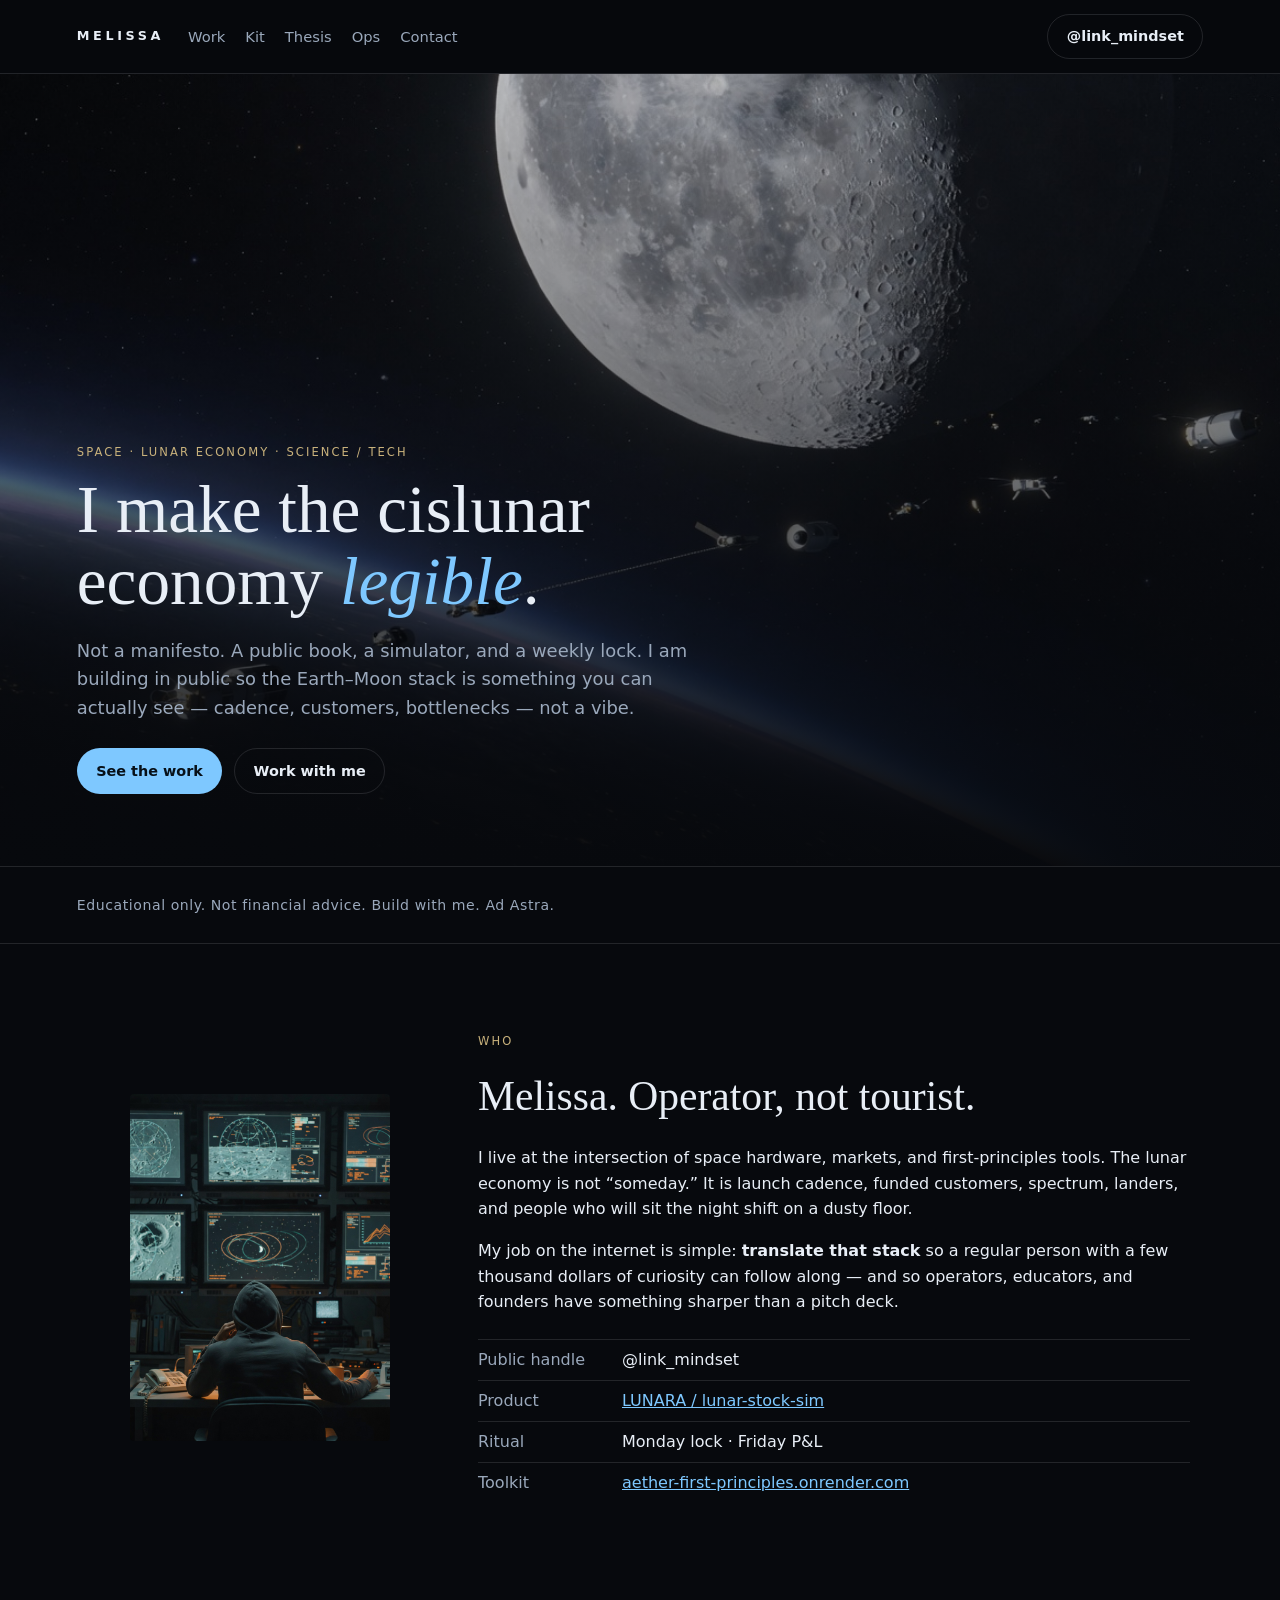
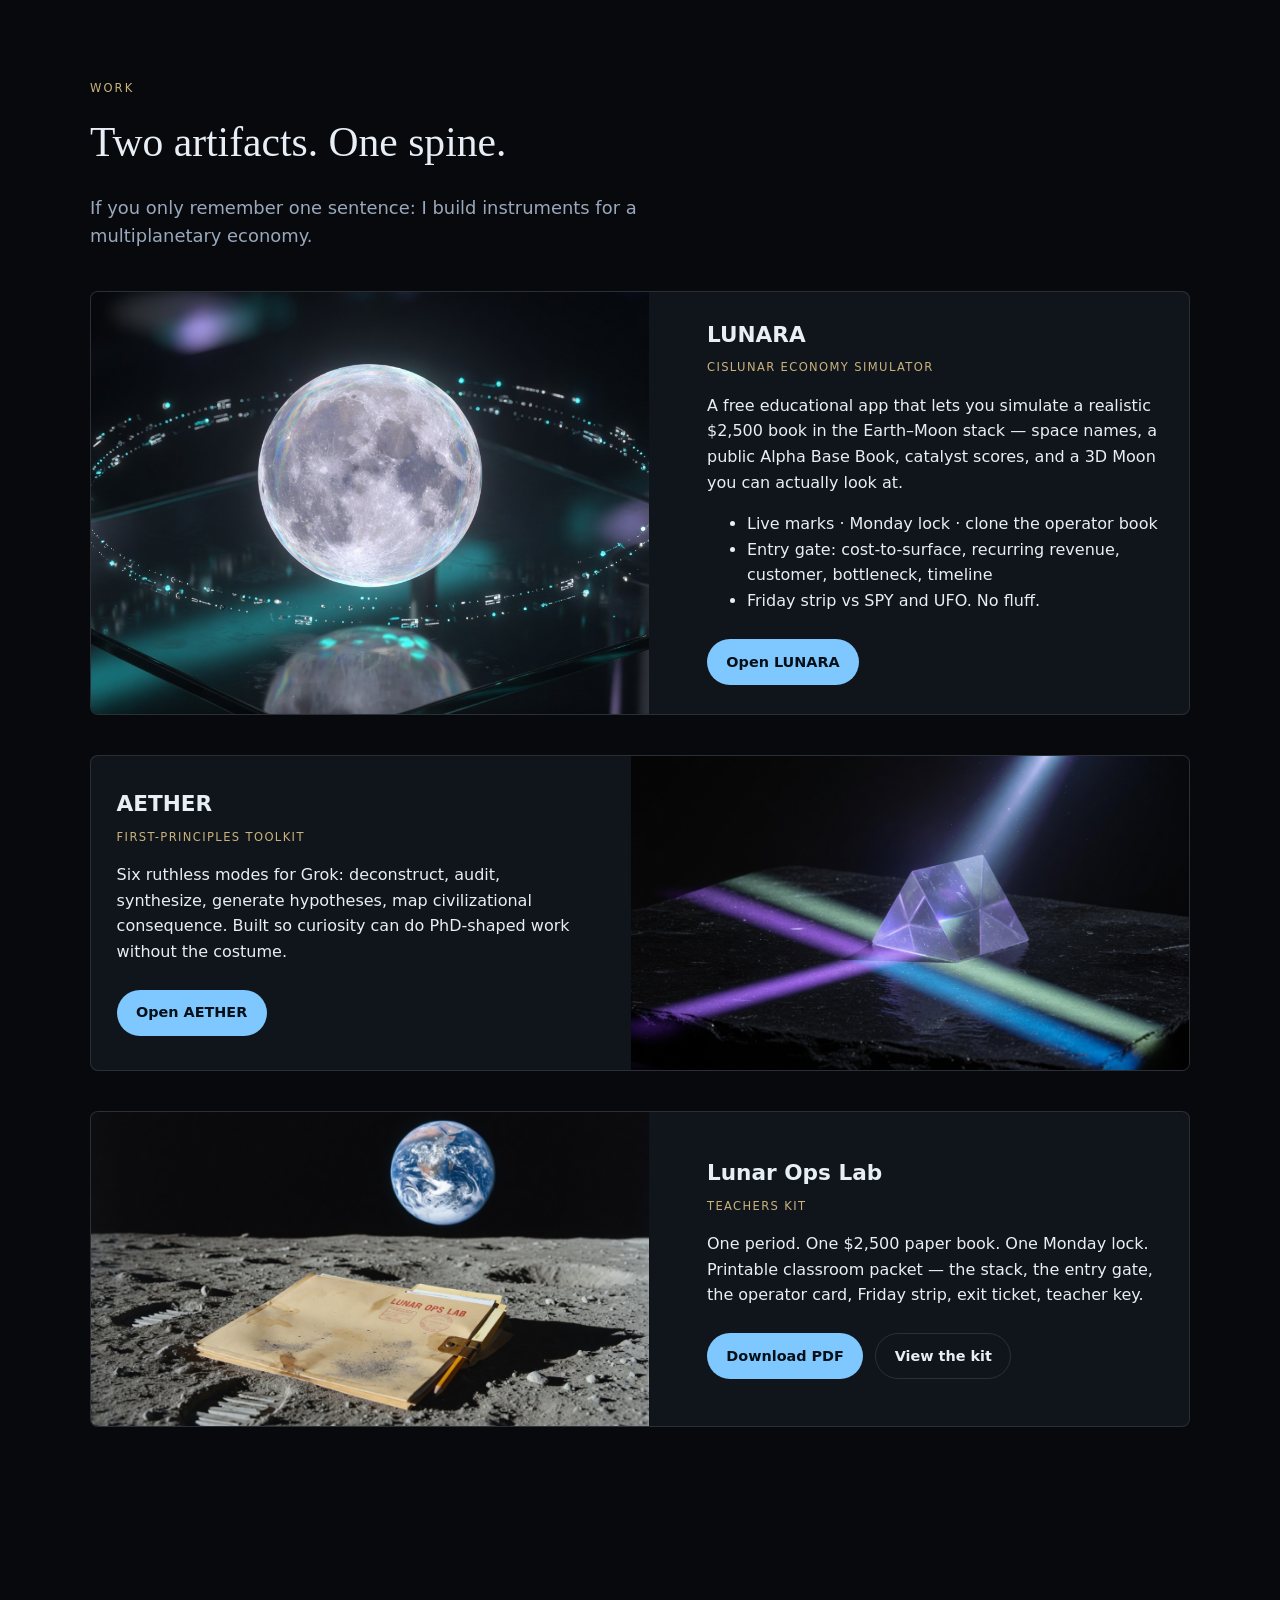
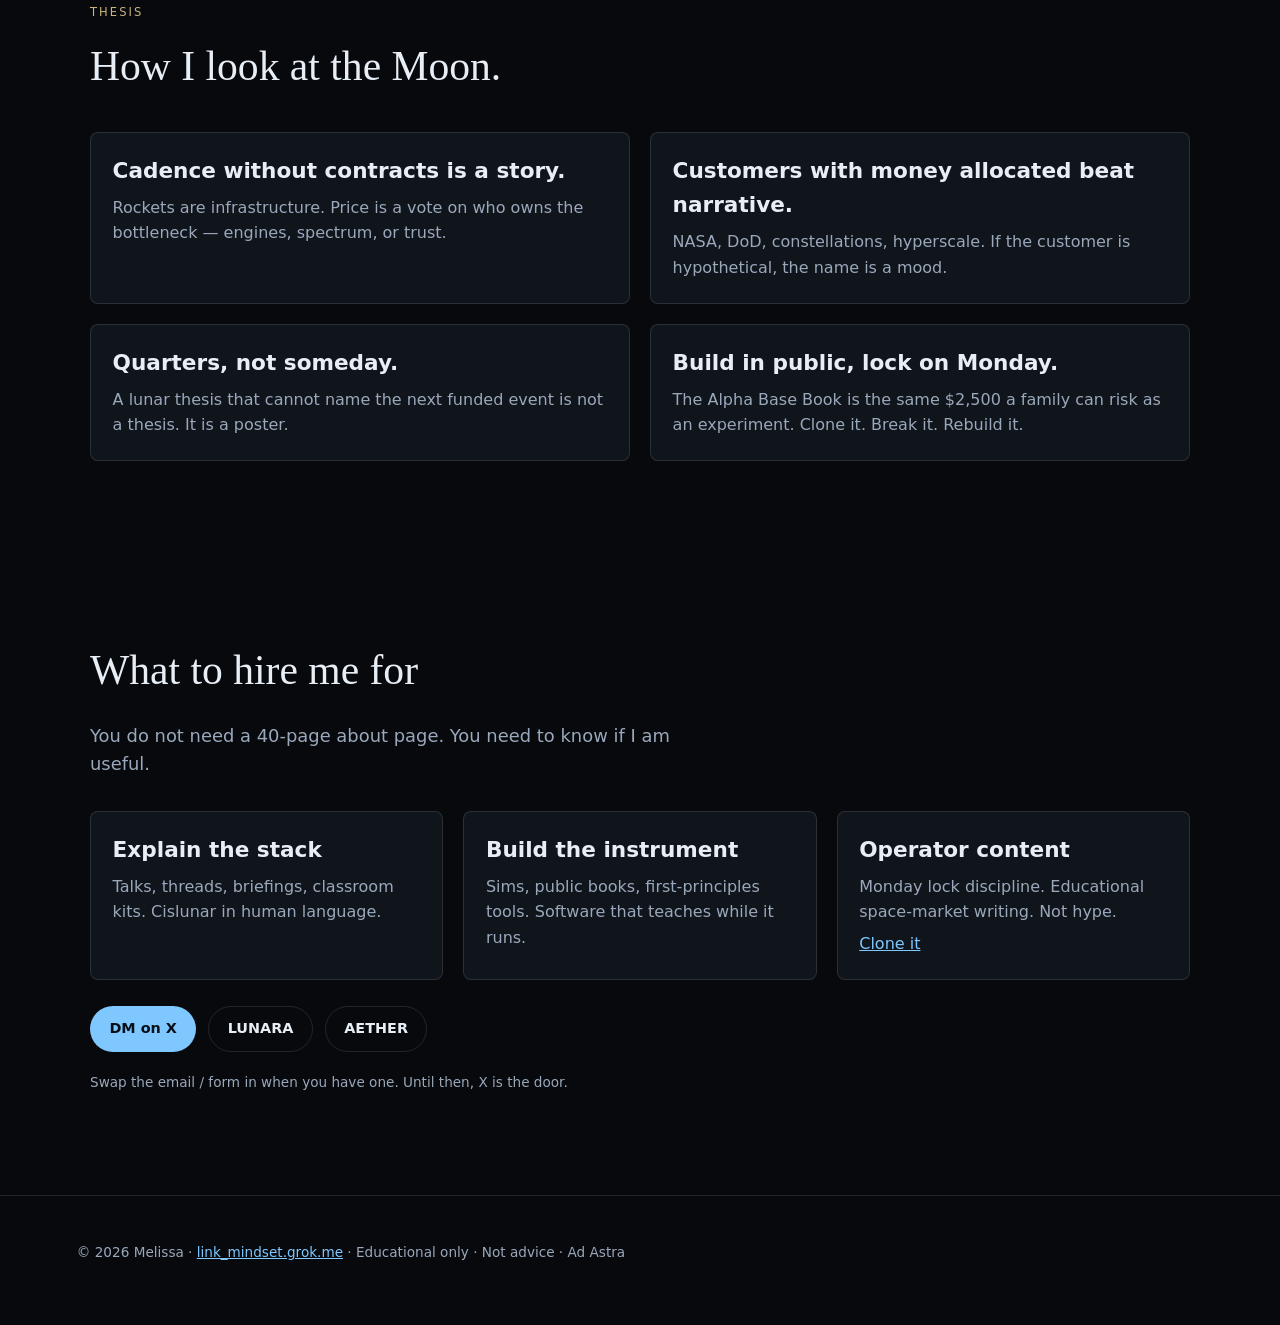
==== index.html @ ea61069c "Remove kit download from Explain the stack" ====
<!DOCTYPE html>
<html lang="en">
<head>
  <meta charset="UTF-8" />
  <meta name="viewport" content="width=device-width, initial-scale=1" />
  <title>Melissa — Lunar Economy Operator</title>
  <meta name="description" content="I build tools and public books so regular people can see the Earth–Moon economy as it forms. LUNARA. AETHER. Build with me. Ad Astra." />
  <link rel="canonical" href="https://link_mindset.grok.me/" />
  <link rel="stylesheet" href="styles.css" />
</head>
<body>
  <a class="skip" href="#main">Skip to content</a>
  <header class="nav">
    <a class="mark" href="#top">MELISSA</a>
    <nav>
      <a href="#work">Work</a>
      <a href="#kit">Kit</a>
      <a href="#thesis">Thesis</a>
      <a href="#ops">Ops</a>
      <a href="#contact">Contact</a>
    </nav>
    <a class="btn ghost" href="https://x.com/link_mindset" target="_blank" rel="noopener">@link_mindset</a>
  </header>

  <main id="main">
    <section class="hero" id="top">
      <img class="hero-bg" src="assets/hero.jpg" alt="" />
      <div class="hero-veil"></div>
      <div class="hero-copy">
        <p class="eyebrow">Space · Lunar economy · Science / tech</p>
        <h1>I make the cislunar economy <em>legible</em>.</h1>
        <p class="lede">
          Not a manifesto. A public book, a simulator, and a weekly lock.
          I am building in public so the Earth–Moon stack is something you can
          actually see — cadence, customers, bottlenecks — not a vibe.
        </p>
        <div class="cta-row">
          <a class="btn solid" href="#work">See the work</a>
          <a class="btn ghost" href="#contact">Work with me</a>
        </div>
      </div>
    </section>

    <section class="strip">
      <p>Educational only. Not financial advice. Build with me. Ad Astra.</p>
    </section>

    <section class="about" id="ops">
      <figure>
        <img src="assets/operator.jpg" alt="Operator at a lunar operations console" />
      </figure>
      <div>
        <p class="eyebrow">Who</p>
        <h2>Melissa. Operator, not tourist.</h2>
        <p>
          I live at the intersection of space hardware, markets, and first-principles tools.
          The lunar economy is not “someday.” It is launch cadence, funded customers,
          spectrum, landers, and people who will sit the night shift on a dusty floor.
        </p>
        <p>
          My job on the internet is simple: <strong>translate that stack</strong> so a
          regular person with a few thousand dollars of curiosity can follow along —
          and so operators, educators, and founders have something sharper than a pitch deck.
        </p>
        <ul class="facts">
          <li><span>Public handle</span> @link_mindset</li>
          <li><span>Product</span> <a href="https://lunar-stock-sim.onrender.com" target="_blank" rel="noopener">LUNARA / lunar-stock-sim</a></li>
          <li><span>Ritual</span> Monday lock · Friday P&amp;L</li>
          <li><span>Toolkit</span> <a href="https://aether-first-principles.onrender.com" target="_blank" rel="noopener">aether-first-principles.onrender.com</a></li>
        </ul>
      </div>
    </section>

    <section class="work" id="work">
      <p class="eyebrow">Work</p>
      <h2>Two artifacts. One spine.</h2>
      <p class="section-lede">If you only remember one sentence: I build instruments for a multiplanetary economy.</p>

      <article class="card">
        <img src="assets/lunara.jpg" alt="" />
        <div>
          <h3>LUNARA</h3>
          <p class="tag">Cislunar economy simulator</p>
          <p>
            A free educational app that lets you simulate a realistic $2,500 book
            in the Earth–Moon stack — space names, a public Alpha Base Book,
            catalyst scores, and a 3D Moon you can actually look at.
          </p>
          <ul>
            <li>Live marks · Monday lock · clone the operator book</li>
            <li>Entry gate: cost-to-surface, recurring revenue, customer, bottleneck, timeline</li>
            <li>Friday strip vs SPY and UFO. No fluff.</li>
          </ul>
          <div class="cta-row">
            <a class="btn solid" href="https://lunar-stock-sim.onrender.com" target="_blank" rel="noopener">Open LUNARA</a>
          </div>
        </div>
      </article>

      <article class="card reverse">
        <img src="assets/aether.jpg" alt="" />
        <div>
          <h3>AETHER</h3>
          <p class="tag">First-principles toolkit</p>
          <p>
            Six ruthless modes for Grok: deconstruct, audit, synthesize, generate
            hypotheses, map civilizational consequence. Built so curiosity can
            do PhD-shaped work without the costume.
          </p>
          <div class="cta-row">
            <a class="btn solid" href="https://aether-first-principles.onrender.com" target="_blank" rel="noopener">Open AETHER</a>
          </div>
        </div>
      </article>

      <article class="card" id="kit">
        <img src="lunar-ops-lab/cover.jpg" alt="Lunar Ops Lab packet on the lunar surface" />
        <div>
          <h3>Lunar Ops Lab</h3>
          <p class="tag">Teachers kit</p>
          <p>
            One period. One $2,500 paper book. One Monday lock.
            Printable classroom packet — the stack, the entry gate, the operator card,
            Friday strip, exit ticket, teacher key.
          </p>
          <div class="cta-row">
            <a class="btn solid" href="lunar-ops-lab/Lunar-Ops-Lab-Teachers-Kit.pdf">Download PDF</a>
            <a class="btn ghost" href="lunar-ops-lab/">View the kit</a>
          </div>
        </div>
      </article>
    </section>

    <section class="thesis" id="thesis">
      <p class="eyebrow">Thesis</p>
      <h2>How I look at the Moon.</h2>
      <div class="grid">
        <article>
          <h3>Cadence without contracts is a story.</h3>
          <p>Rockets are infrastructure. Price is a vote on who owns the bottleneck — engines, spectrum, or trust.</p>
        </article>
        <article>
          <h3>Customers with money allocated beat narrative.</h3>
          <p>NASA, DoD, constellations, hyperscale. If the customer is hypothetical, the name is a mood.</p>
        </article>
        <article>
          <h3>Quarters, not someday.</h3>
          <p>A lunar thesis that cannot name the next funded event is not a thesis. It is a poster.</p>
        </article>
        <article>
          <h3>Build in public, lock on Monday.</h3>
          <p>The Alpha Base Book is the same $2,500 a family can risk as an experiment. Clone it. Break it. Rebuild it.</p>
        </article>
      </div>
    </section>

    <section class="hire" id="contact">
      <h2>What to hire me for</h2>
      <p class="section-lede">You do not need a 40-page about page. You need to know if I am useful.</p>
      <div class="grid three">
        <article>
          <h3>Explain the stack</h3>
          <p>Talks, threads, briefings, classroom kits. Cislunar in human language.</p>
        </article>
        <article>
          <h3>Build the instrument</h3>
          <p>Sims, public books, first-principles tools. Software that teaches while it runs.</p>
        </article>
        <article>
          <h3>Operator content</h3>
          <p>Monday lock discipline. Educational space-market writing. Not hype.</p>
          <p><a href="https://lunar-stock-sim.onrender.com/#alpha-base-book" target="_blank" rel="noopener">Clone it</a></p>
        </article>
      </div>
      <div class="cta-row">
        <a class="btn solid" href="https://x.com/link_mindset" target="_blank" rel="noopener">DM on X</a>
        <a class="btn ghost" href="https://lunar-stock-sim.onrender.com" target="_blank" rel="noopener">LUNARA</a>
        <a class="btn ghost" href="https://aether-first-principles.onrender.com" target="_blank" rel="noopener">AETHER</a>
      </div>
      <p class="fine">Swap the email / form in when you have one. Until then, X is the door.</p>
    </section>
  </main>

  <footer>
    <p>© <span id="y"></span> Melissa · <a href="https://link_mindset.grok.me/">link_mindset.grok.me</a> · Educational only · Not advice · Ad Astra</p>
  </footer>
  <script>
    document.getElementById("y").textContent = new Date().getFullYear();
  </script>
</body>
</html>
---- styles.css ----
:root {
  --bg: #07090d;
  --ink: #e8eef6;
  --muted: #9aa8bb;
  --line: rgba(232, 238, 246, 0.12);
  --accent: #7ec8ff;
  --accent-2: #c9b27c;
  --card: #10151c;
  --max: 1100px;
  --sans: "Segoe UI", system-ui, -apple-system, sans-serif;
  --serif: "Palatino Linotype", Palatino, "Book Antiqua", Georgia, serif;
}

* { box-sizing: border-box; }
html { scroll-behavior: smooth; }
body {
  margin: 0;
  background: var(--bg);
  color: var(--ink);
  font-family: var(--sans);
  line-height: 1.6;
}
img { max-width: 100%; display: block; }
a { color: var(--accent); }
.skip {
  position: absolute; left: -999px;
}
.skip:focus { left: 1rem; top: 1rem; background: #000; padding: .5rem 1rem; z-index: 20; }

.nav {
  position: sticky; top: 0; z-index: 10;
  display: flex; align-items: center; gap: 1.5rem;
  padding: .85rem 6vw;
  background: rgba(7, 9, 13, 0.82);
  backdrop-filter: blur(12px);
  border-bottom: 1px solid var(--line);
}
.mark {
  font-weight: 700; letter-spacing: .28em;
  color: var(--ink); text-decoration: none; font-size: .8rem;
}
.nav nav { display: flex; gap: 1.25rem; flex: 1; }
.nav nav a { color: var(--muted); text-decoration: none; font-size: .92rem; }
.nav nav a:hover { color: var(--ink); }
.nav .btn { margin-left: auto; }

.btn {
  display: inline-flex; align-items: center; justify-content: center;
  padding: .65rem 1.15rem; border-radius: 999px;
  text-decoration: none; font-size: .9rem; font-weight: 600;
  border: 1px solid var(--line);
}
.btn.solid { background: var(--accent); color: #071018; border-color: transparent; }
.btn.ghost { color: var(--ink); }

.hero {
  position: relative; min-height: 88vh;
  display: grid; align-items: end;
}
.hero-bg {
  position: absolute; inset: 0; width: 100%; height: 100%;
  object-fit: cover;
}
.hero-veil {
  position: absolute; inset: 0;
  background: linear-gradient(180deg, rgba(7,9,13,.25) 0%, rgba(7,9,13,.55) 45%, rgba(7,9,13,.96) 100%);
}
.hero-copy {
  position: relative; z-index: 1;
  padding: 12vh 6vw 8vh;
  max-width: 52rem;
}
.eyebrow {
  text-transform: uppercase; letter-spacing: .18em;
  font-size: .72rem; color: var(--accent-2); margin: 0 0 .75rem;
}
h1 {
  font-family: var(--serif);
  font-size: clamp(2.2rem, 6vw, 4.2rem);
  line-height: 1.08; font-weight: 500; margin: 0 0 1rem;
}
h1 em { font-style: italic; color: var(--accent); }
.lede, .section-lede { color: var(--muted); font-size: 1.12rem; max-width: 40rem; }
.cta-row { display: flex; flex-wrap: wrap; gap: .75rem; margin-top: 1.6rem; }

.strip {
  border-block: 1px solid var(--line);
  padding: .8rem 6vw;
  color: var(--muted); font-size: .88rem; letter-spacing: .04em;
}

.about, .work, .thesis, .hire {
  padding: 5.5rem 6vw;
  max-width: calc(var(--max) + 12vw);
  margin: 0 auto;
}
.about {
  display: grid; grid-template-columns: minmax(220px, 340px) 1fr;
  gap: 3rem; align-items: center;
}
.about figure img {
  width: 100%; aspect-ratio: 3/4; object-fit: cover;
  border-radius: 4px;
}
h2 {
  font-family: var(--serif);
  font-size: clamp(1.8rem, 3.5vw, 2.6rem);
  font-weight: 500; margin: 0 0 1rem;
}
.facts { list-style: none; padding: 0; margin: 1.5rem 0 0; }
.facts li { display: grid; grid-template-columns: 8.5rem 1fr; gap: .5rem; padding: .45rem 0; border-top: 1px solid var(--line); }
.facts span { color: var(--muted); }

.card {
  display: grid; grid-template-columns: 1.1fr 1fr;
  gap: 2rem; margin-top: 2.5rem; align-items: center;
  background: var(--card); border: 1px solid var(--line); border-radius: 8px; overflow: hidden;
}
.card.reverse { grid-template-columns: 1fr 1.1fr; }
.card.reverse img { order: 2; }
.card img { width: 100%; height: 100%; min-height: 260px; object-fit: cover; }
.card > div { padding: 1.6rem 1.6rem 1.8rem; }
.tag { color: var(--accent-2); text-transform: uppercase; letter-spacing: .12em; font-size: .72rem; margin: 0 0 .6rem; }
h3 { margin: 0 0 .4rem; font-size: 1.35rem; }
.note { color: var(--muted); font-size: .9rem; }
code { font-size: .88em; }

.grid { display: grid; grid-template-columns: 1fr 1fr; gap: 1.25rem; margin-top: 2rem; }
.grid.three { grid-template-columns: repeat(3, 1fr); }
.grid article {
  padding: 1.3rem 1.35rem 1.4rem;
  border: 1px solid var(--line); background: var(--card); border-radius: 8px;
}
.grid p { color: var(--muted); margin: .4rem 0 0; }

.hire { text-align: left; }
.fine { color: var(--muted); font-size: .85rem; margin-top: 1.25rem; }

footer {
  padding: 2rem 6vw 3rem;
  border-top: 1px solid var(--line);
  color: var(--muted); font-size: .85rem;
}

@media (max-width: 860px) {
  .nav nav { display: none; }
  .about, .card, .card.reverse, .grid, .grid.three {
    grid-template-columns: 1fr;
  }
  .card.reverse img { order: 0; }
  .hero { min-height: 78vh; }
}
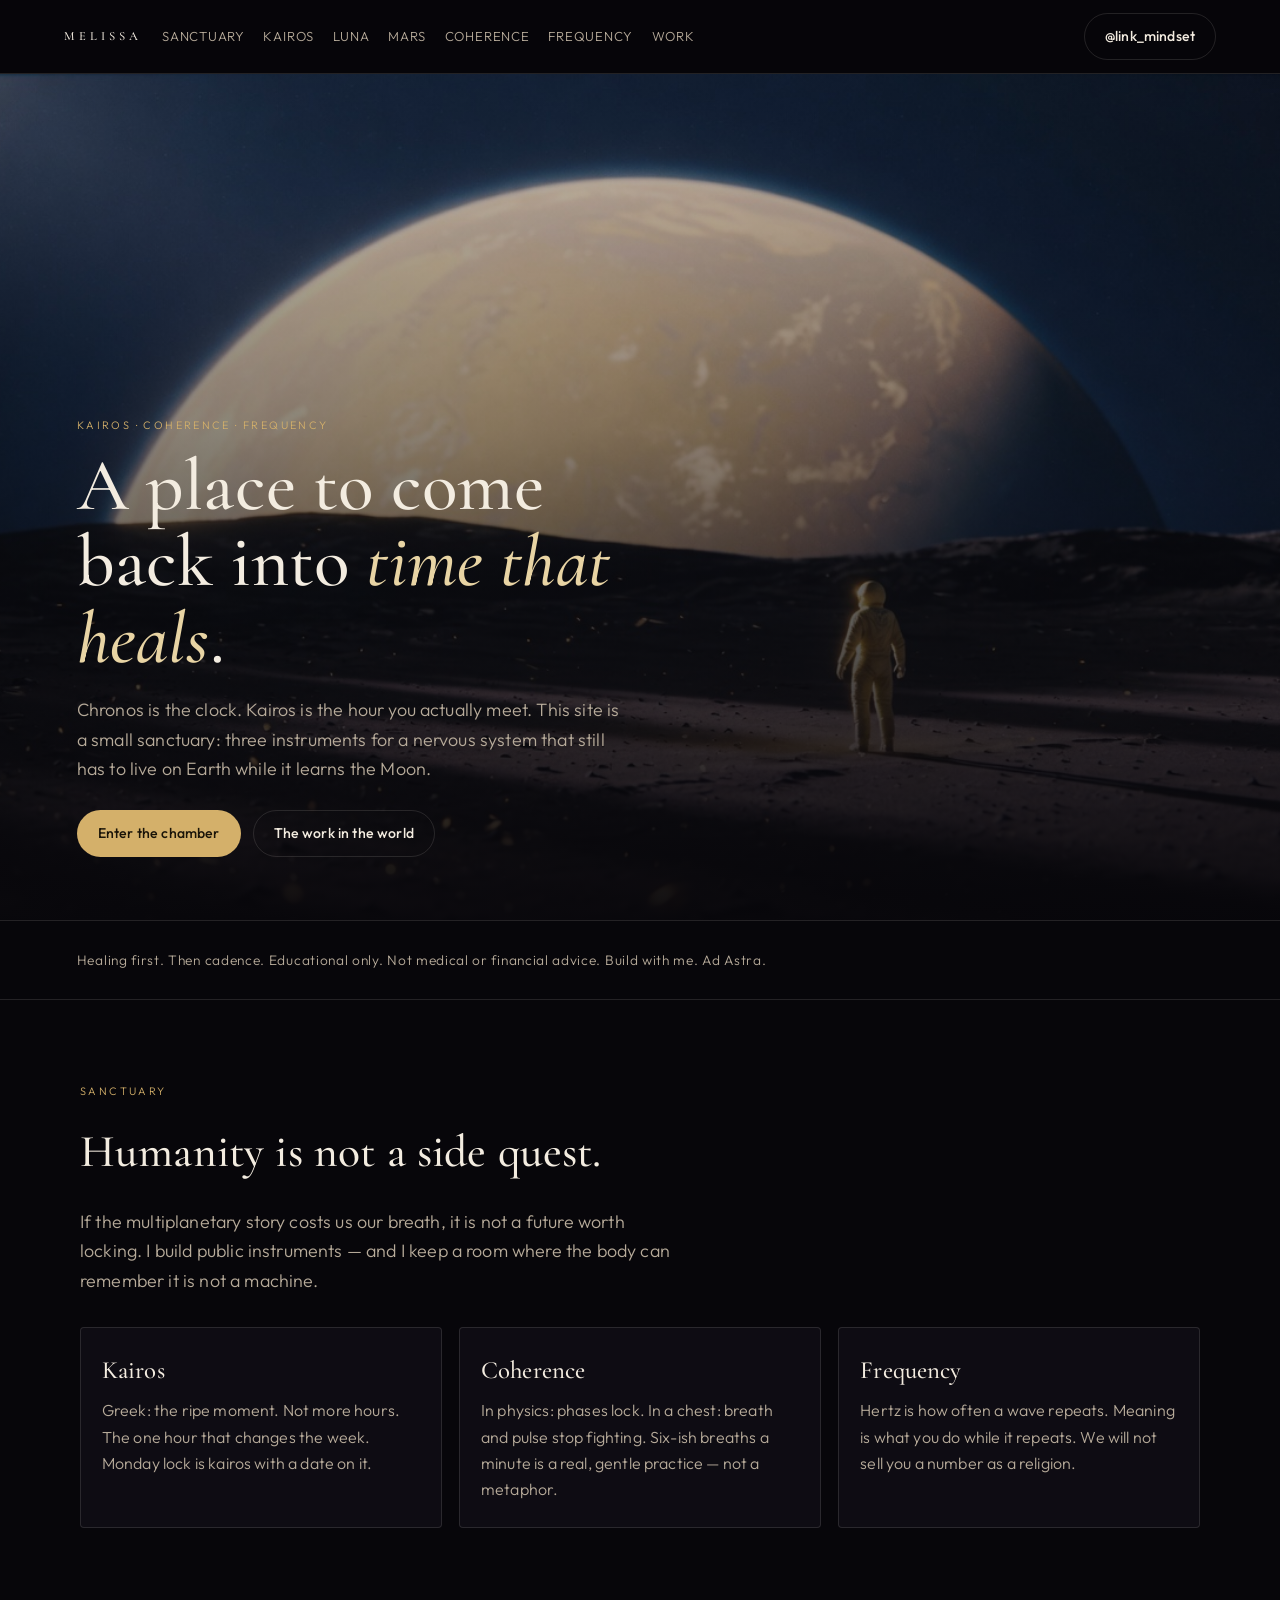
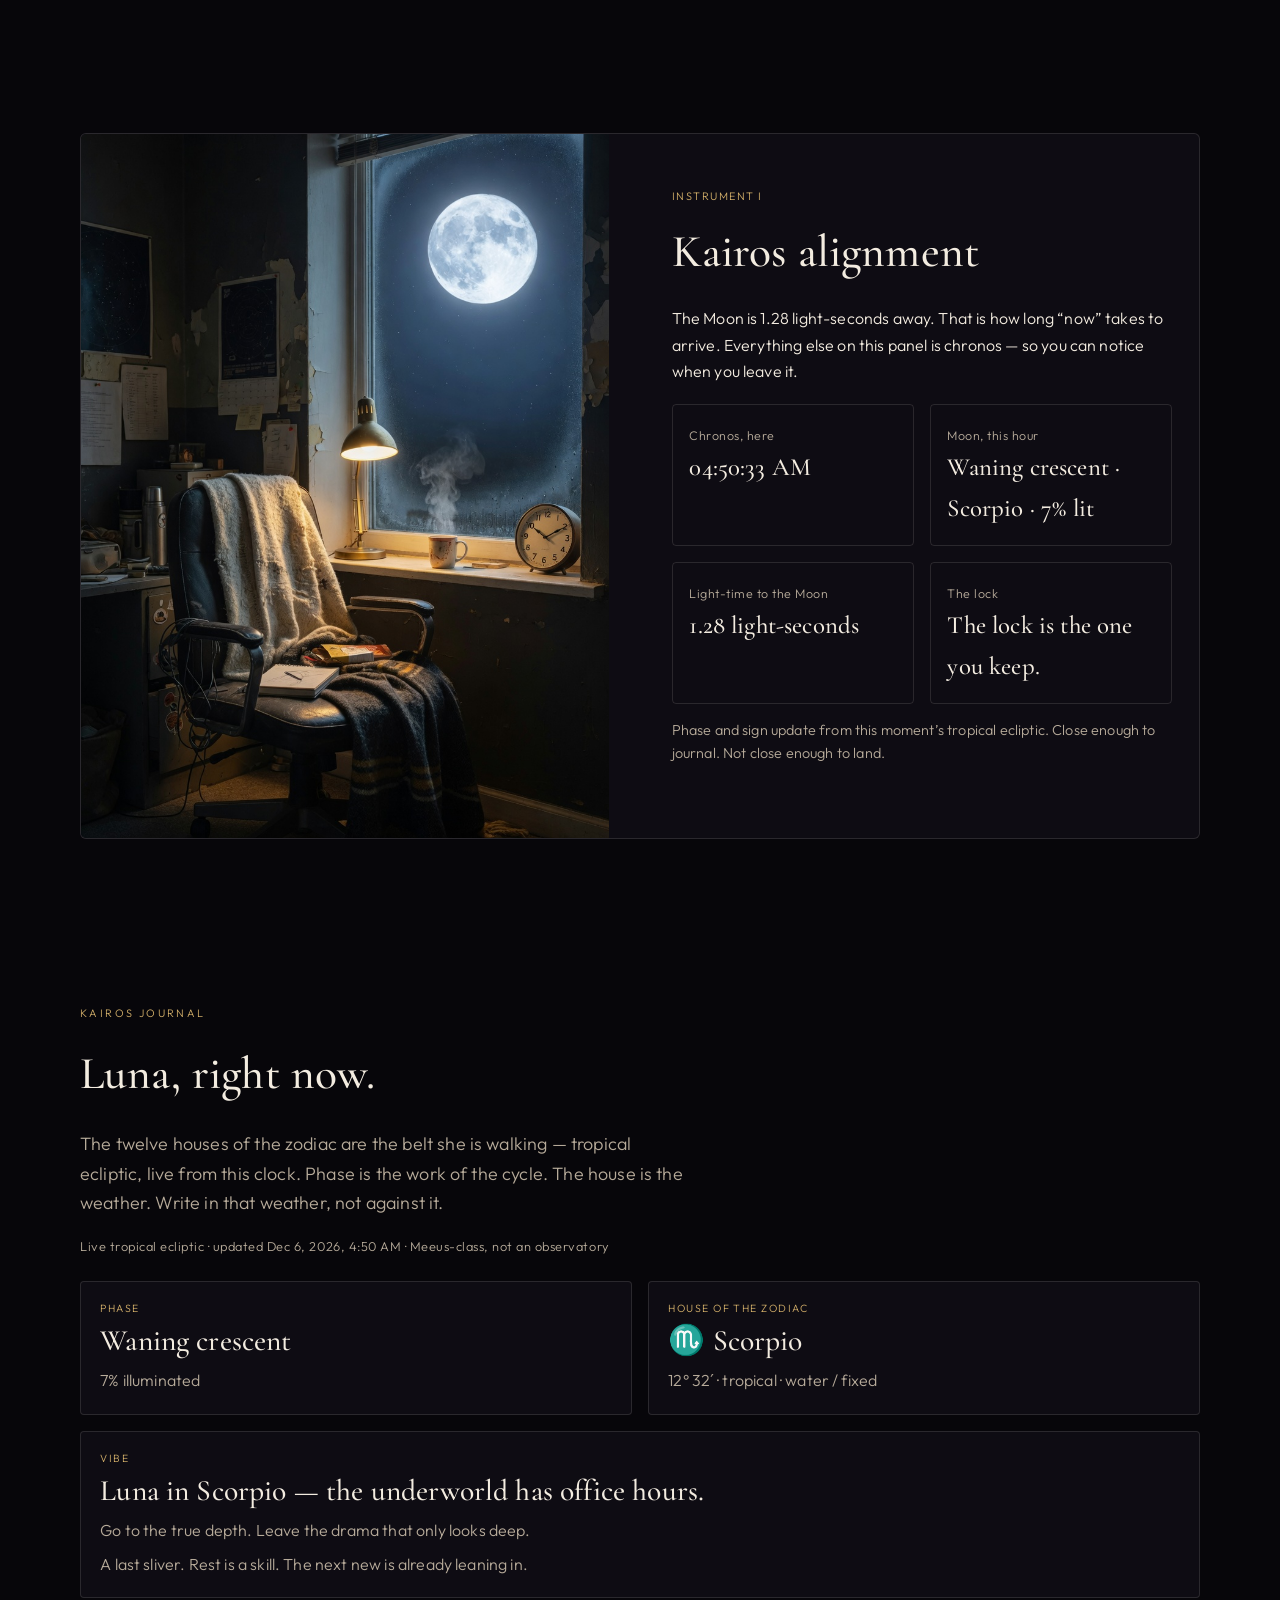
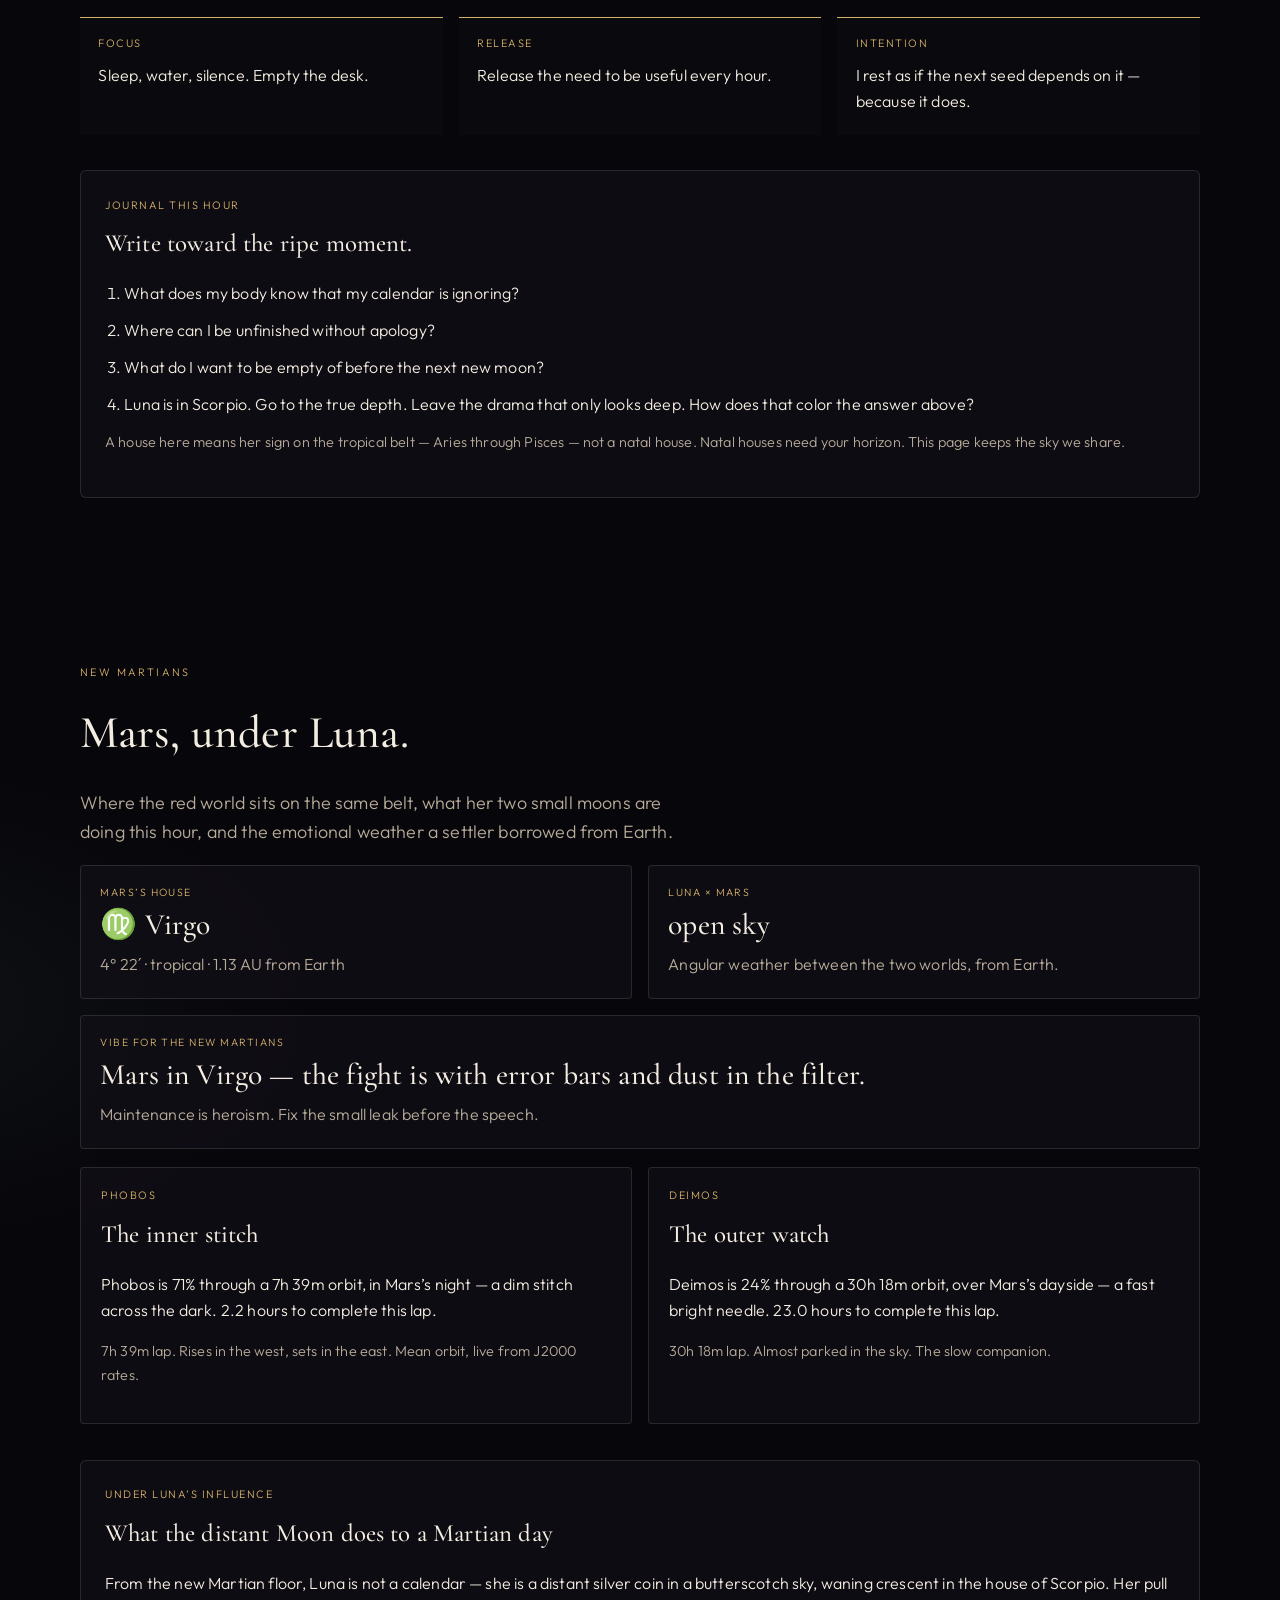
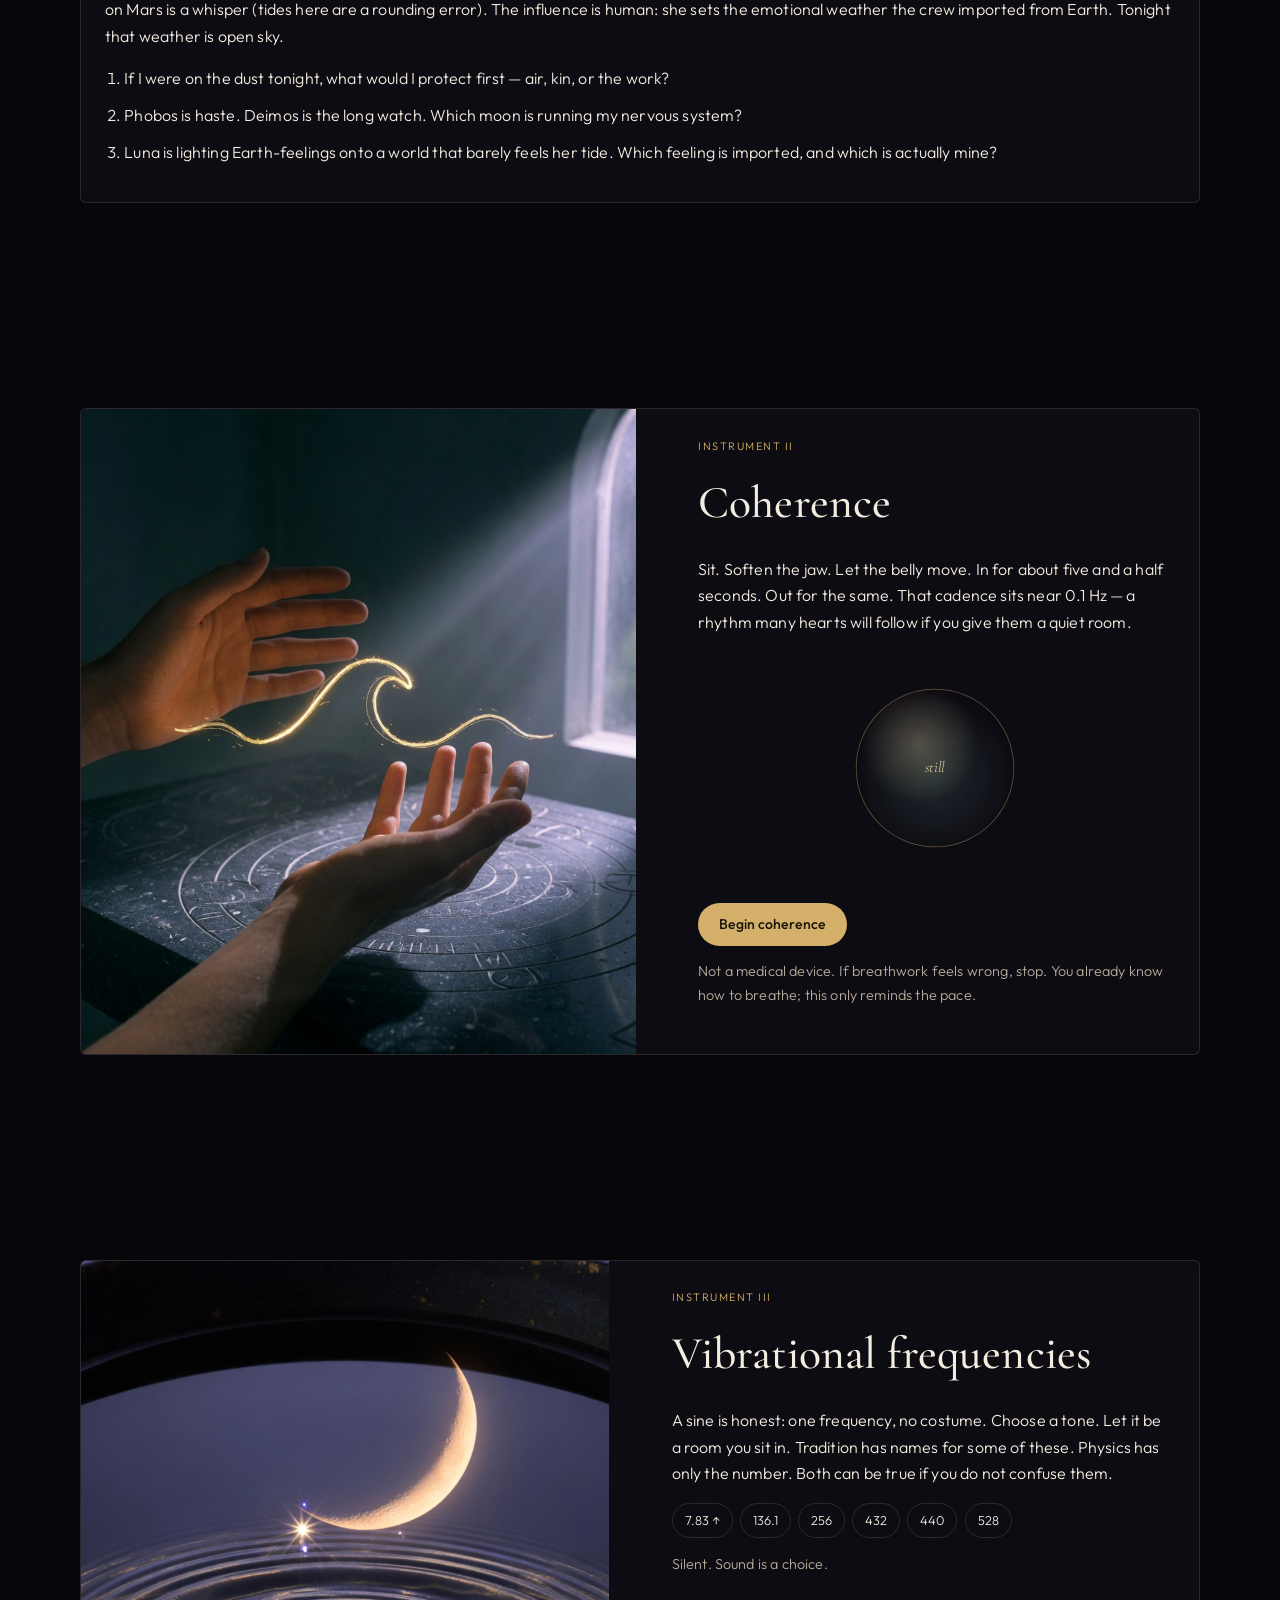
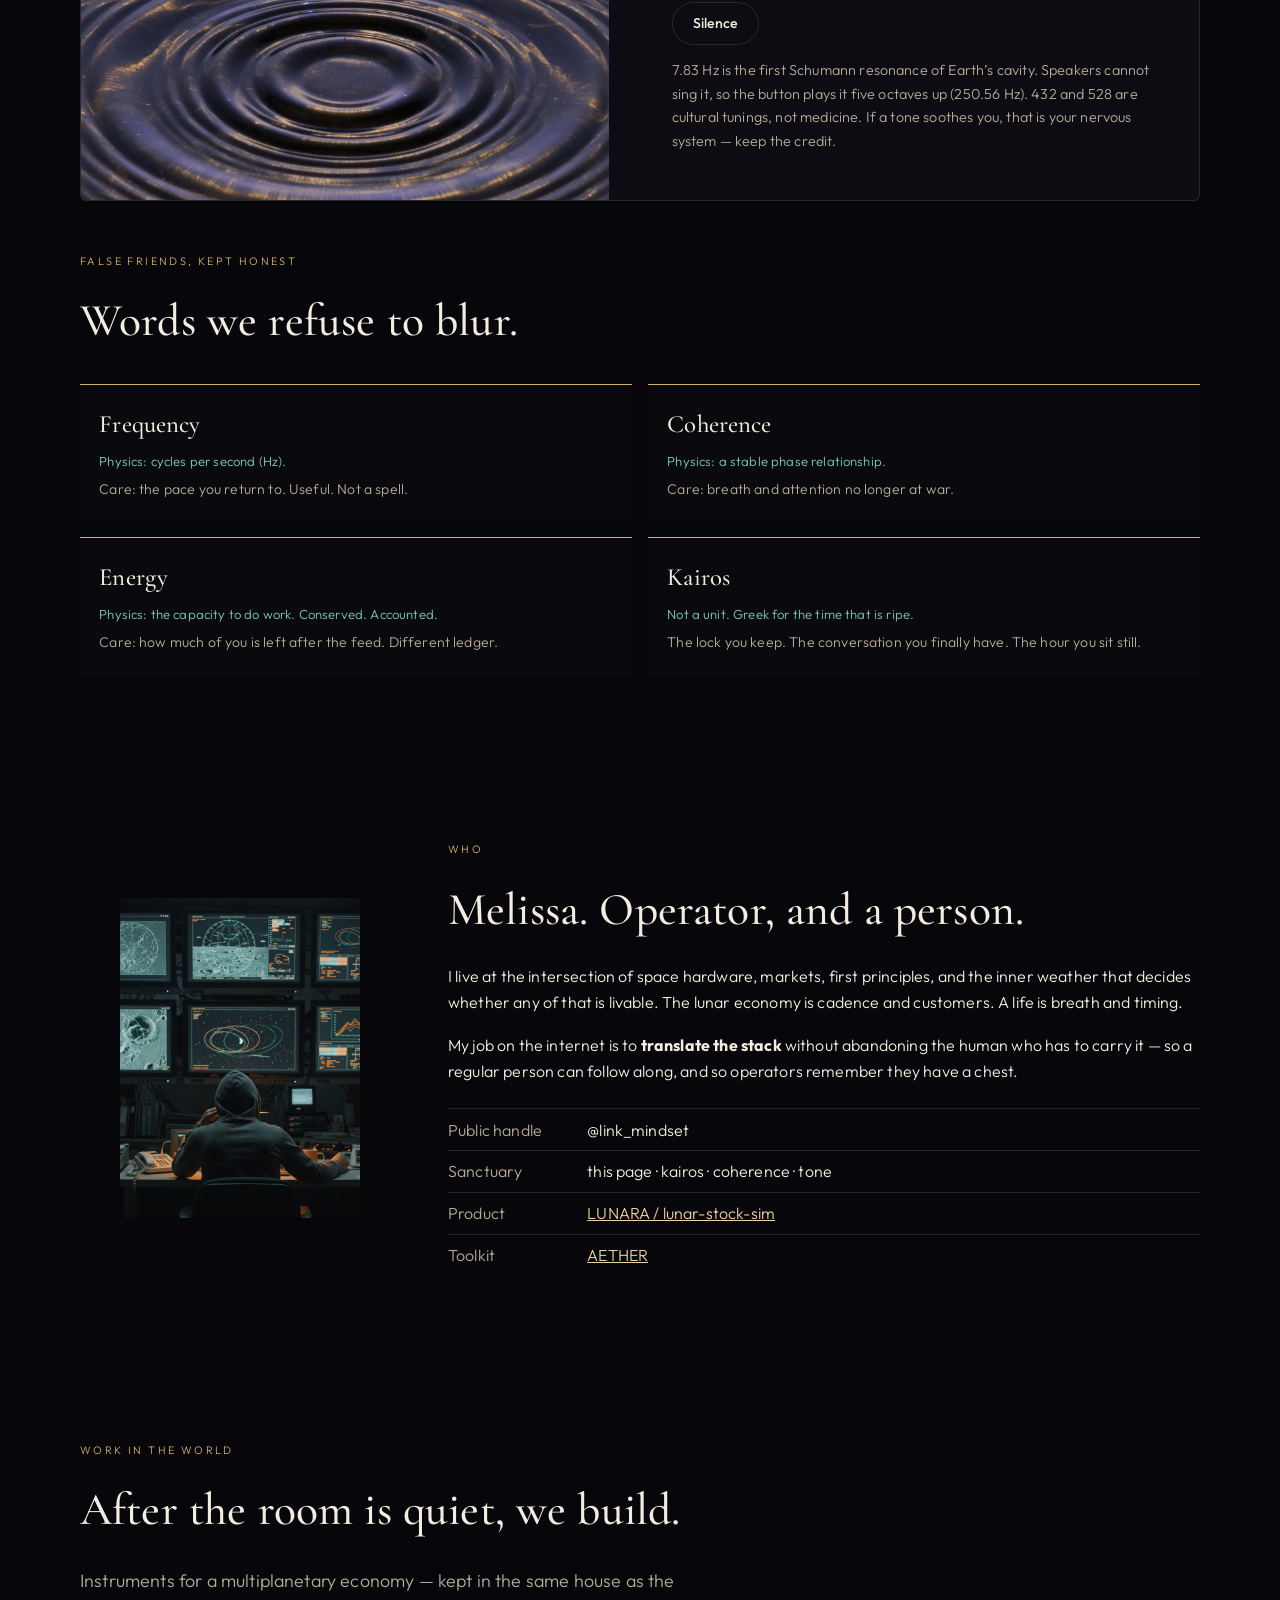
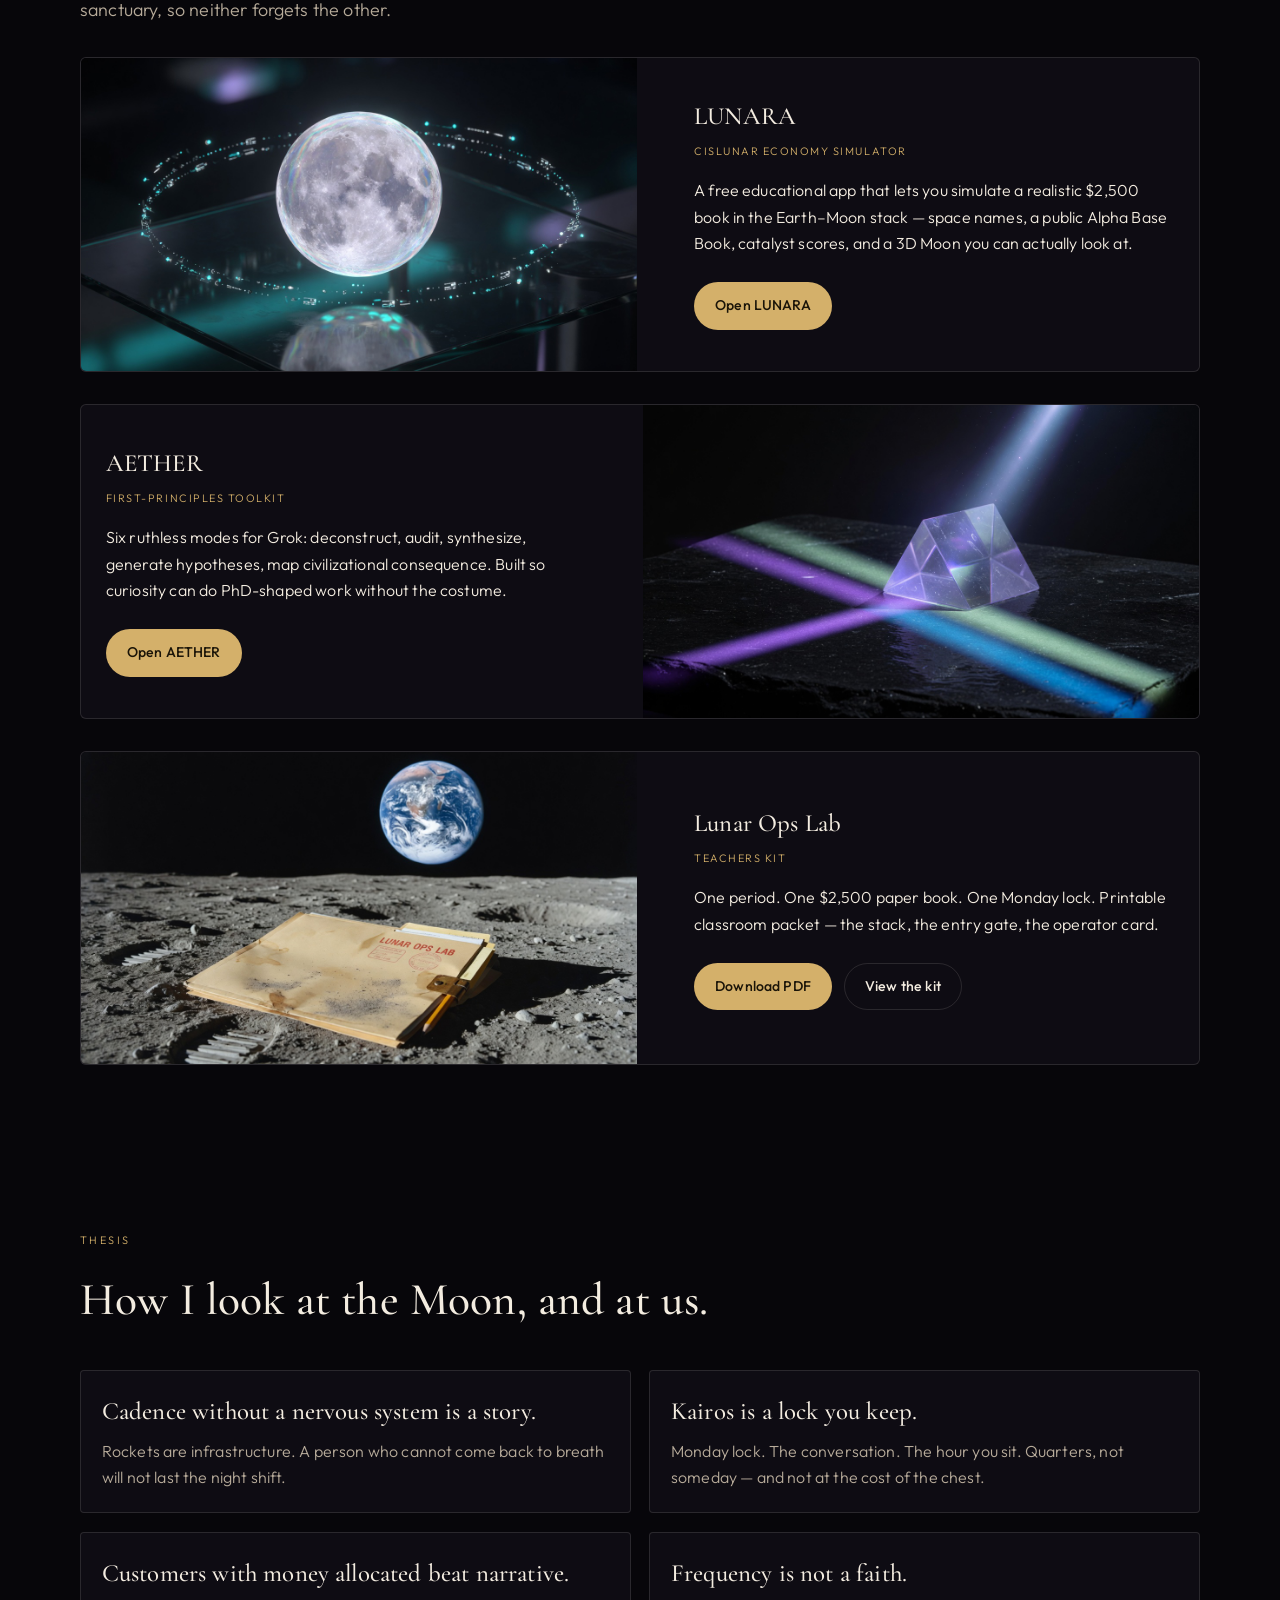
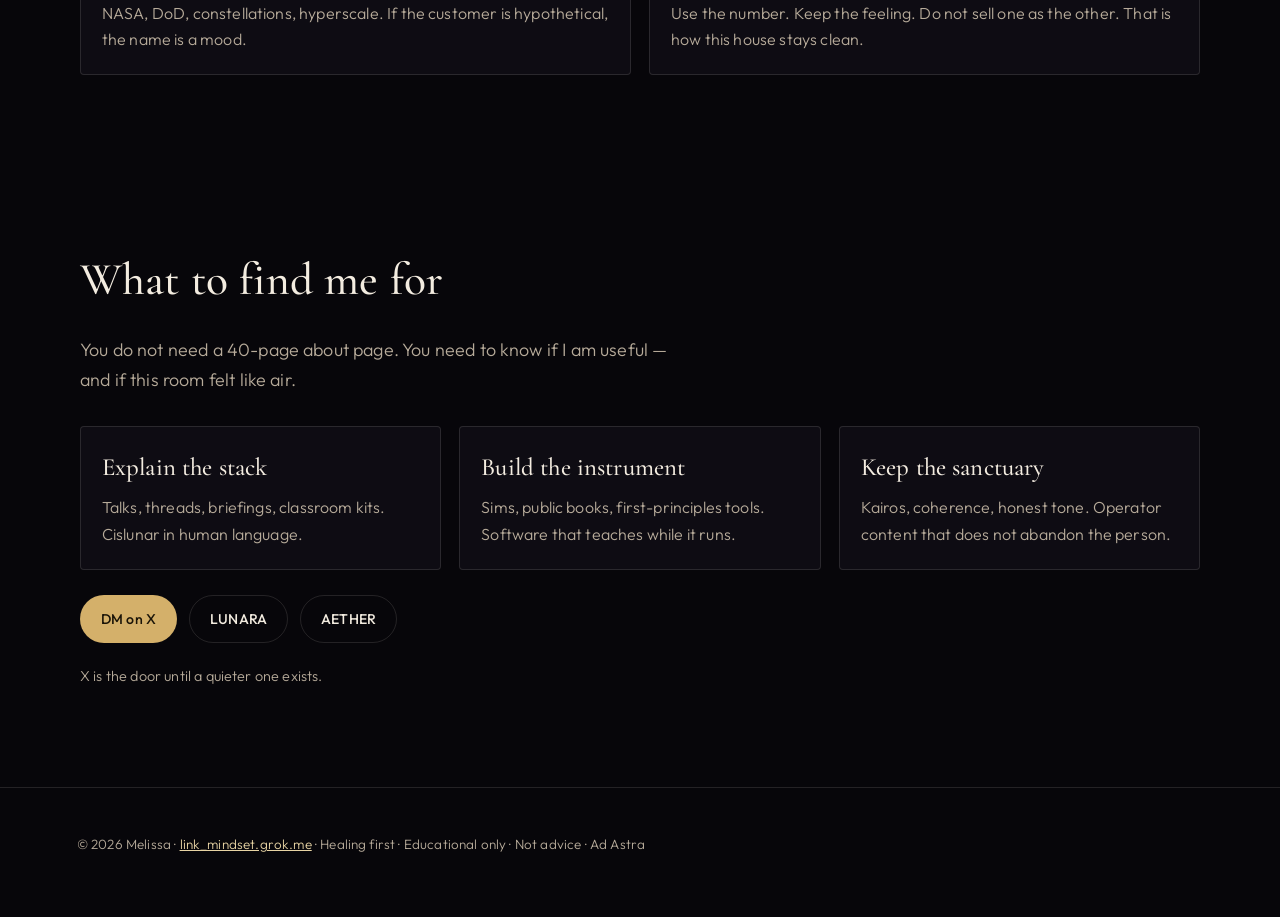
==== commit 001b4ced: "Sanctuary site: kairos journal, live Luna and Mars sky, coherence and tone." ====
--- a/index.html
+++ b/index.html
@@ -3,78 +3,319 @@
 <head>
   <meta charset="UTF-8" />
   <meta name="viewport" content="width=device-width, initial-scale=1" />
-  <title>Melissa — Lunar Economy Operator</title>
-  <meta name="description" content="I build tools and public books so regular people can see the Earth–Moon economy as it forms. LUNARA. AETHER. Build with me. Ad Astra." />
+  <title>Melissa — Kairos · Coherence · Frequency</title>
+  <meta name="description" content="A sanctuary for operators. Kairos alignment, heart coherence, and honest frequency — so a human nervous system can meet the Earth–Moon stack without breaking. LUNARA. AETHER. Ad Astra." />
   <link rel="canonical" href="https://link_mindset.grok.me/" />
   <link rel="stylesheet" href="styles.css" />
+  <script data-goatcounter="https://linkmindset.goatcounter.com/count"
+          async src="//gc.zgo.at/count.js"></script>
 </head>
 <body>
   <a class="skip" href="#main">Skip to content</a>
   <header class="nav">
     <a class="mark" href="#top">MELISSA</a>
     <nav>
+      <a href="#sanctuary">Sanctuary</a>
+      <a href="#kairos">Kairos</a>
+      <a href="#journal">Luna</a>
+      <a href="#mars">Mars</a>
+      <a href="#coherence">Coherence</a>
+      <a href="#frequency">Frequency</a>
       <a href="#work">Work</a>
-      <a href="#kit">Kit</a>
-      <a href="#thesis">Thesis</a>
-      <a href="#ops">Ops</a>
-      <a href="#contact">Contact</a>
     </nav>
     <a class="btn ghost" href="https://x.com/link_mindset" target="_blank" rel="noopener">@link_mindset</a>
   </header>
 
   <main id="main">
     <section class="hero" id="top">
-      <img class="hero-bg" src="assets/hero.jpg" alt="" />
+      <img class="hero-bg" src="assets/kairos-hero.jpg" alt="" />
       <div class="hero-veil"></div>
       <div class="hero-copy">
-        <p class="eyebrow">Space · Lunar economy · Science / tech</p>
-        <h1>I make the cislunar economy <em>legible</em>.</h1>
+        <p class="eyebrow">Kairos · Coherence · Frequency</p>
+        <h1>A place to come back into <em>time that heals</em>.</h1>
         <p class="lede">
-          Not a manifesto. A public book, a simulator, and a weekly lock.
-          I am building in public so the Earth–Moon stack is something you can
-          actually see — cadence, customers, bottlenecks — not a vibe.
+          Chronos is the clock. Kairos is the hour you actually meet.
+          This site is a small sanctuary: three instruments for a nervous system
+          that still has to live on Earth while it learns the Moon.
         </p>
         <div class="cta-row">
-          <a class="btn solid" href="#work">See the work</a>
-          <a class="btn ghost" href="#contact">Work with me</a>
+          <a class="btn solid" href="#sanctuary">Enter the chamber</a>
+          <a class="btn ghost" href="#work">The work in the world</a>
         </div>
       </div>
     </section>
 
     <section class="strip">
-      <p>Educational only. Not financial advice. Build with me. Ad Astra.</p>
-    </section>
-
-    <section class="about" id="ops">
+      <p>Healing first. Then cadence. Educational only. Not medical or financial advice. Build with me. Ad Astra.</p>
+    </section>
+
+    <section class="chamber" id="sanctuary">
+      <p class="eyebrow">Sanctuary</p>
+      <h2>Humanity is not a side quest.</h2>
+      <p class="section-lede">
+        If the multiplanetary story costs us our breath, it is not a future worth locking.
+        I build public instruments — and I keep a room where the body can remember it is not a machine.
+      </p>
+      <div class="triad">
+        <article>
+          <h3>Kairos</h3>
+          <p>Greek: the ripe moment. Not more hours. The one hour that changes the week. Monday lock is kairos with a date on it.</p>
+        </article>
+        <article>
+          <h3>Coherence</h3>
+          <p>In physics: phases lock. In a chest: breath and pulse stop fighting. Six-ish breaths a minute is a real, gentle practice — not a metaphor.</p>
+        </article>
+        <article>
+          <h3>Frequency</h3>
+          <p>Hertz is how often a wave repeats. Meaning is what you do while it repeats. We will not sell you a number as a religion.</p>
+        </article>
+      </div>
+    </section>
+
+    <section class="chamber" id="kairos">
+      <div class="instrument">
+        <img src="assets/sanctuary.jpg" alt="A quiet night-shift chair by a window open to the Moon" />
+        <div class="inst-copy">
+          <p class="tag">Instrument I</p>
+          <h2>Kairos alignment</h2>
+          <p>
+            The Moon is 1.28 light-seconds away. That is how long “now” takes to arrive.
+            Everything else on this panel is chronos — so you can notice when you leave it.
+          </p>
+          <div class="kairos-panel">
+            <div class="stat">
+              <span>Chronos, here</span>
+              <b id="kairos-time">—</b>
+            </div>
+            <div class="stat">
+              <span>Moon, this hour</span>
+              <b id="kairos-moon">—</b>
+            </div>
+            <div class="stat">
+              <span>Light-time to the Moon</span>
+              <b id="kairos-light">1.28 light-seconds</b>
+            </div>
+            <div class="stat">
+              <span>The lock</span>
+              <b id="kairos-lock">The lock is the one you keep.</b>
+            </div>
+          </div>
+          <p class="note">Phase and sign update from this moment’s tropical ecliptic. Close enough to journal. Not close enough to land.</p>
+        </div>
+      </div>
+    </section>
+
+    <section class="chamber journal-sec" id="journal">
+      <p class="eyebrow">Kairos journal</p>
+      <h2>Luna, right now.</h2>
+      <p class="section-lede">
+        The twelve houses of the zodiac are the belt she is walking — tropical ecliptic, live from this clock.
+        Phase is the work of the cycle. The house is the weather. Write in that weather, not against it.
+      </p>
+      <p class="sky-stamp" id="sky-stamp">Reading the sky…</p>
+
+      <div class="sky-board">
+        <article>
+          <span>Phase</span>
+          <b id="luna-phase-name">—</b>
+          <p id="luna-phase-lit">—</p>
+        </article>
+        <article>
+          <span>House of the zodiac</span>
+          <b id="luna-house">—</b>
+          <p id="luna-house-deg">—</p>
+        </article>
+        <article class="wide">
+          <span>Vibe</span>
+          <b id="luna-vibe">—</b>
+          <p id="luna-vibe-color"></p>
+          <p id="luna-phase-vibe"></p>
+        </article>
+      </div>
+
+      <div class="cycle-grid">
+        <article>
+          <p class="tag">Focus</p>
+          <p id="luna-focus">—</p>
+        </article>
+        <article>
+          <p class="tag">Release</p>
+          <p id="luna-release">—</p>
+        </article>
+        <article>
+          <p class="tag">Intention</p>
+          <p id="luna-intention">—</p>
+        </article>
+      </div>
+
+      <div class="prompts">
+        <p class="tag">Journal this hour</p>
+        <h3>Write toward the ripe moment.</h3>
+        <ol id="luna-prompts"></ol>
+        <p class="note">A house here means her sign on the tropical belt — Aries through Pisces — not a natal house. Natal houses need your horizon. This page keeps the sky we share.</p>
+      </div>
+    </section>
+
+    <section class="chamber journal-sec" id="mars">
+      <p class="eyebrow">New Martians</p>
+      <h2>Mars, under Luna.</h2>
+      <p class="section-lede">
+        Where the red world sits on the same belt, what her two small moons are doing this hour,
+        and the emotional weather a settler borrowed from Earth.
+      </p>
+
+      <div class="sky-board">
+        <article>
+          <span>Mars’s house</span>
+          <b id="mars-house">—</b>
+          <p id="mars-house-deg">—</p>
+        </article>
+        <article>
+          <span>Luna × Mars</span>
+          <b id="mars-aspect">—</b>
+          <p>Angular weather between the two worlds, from Earth.</p>
+        </article>
+        <article class="wide">
+          <span>Vibe for the new Martians</span>
+          <b id="mars-vibe">—</b>
+          <p id="mars-settler"></p>
+        </article>
+      </div>
+
+      <div class="moons-desk">
+        <article>
+          <p class="tag">Phobos</p>
+          <h3>The inner stitch</h3>
+          <p id="phobos-line">—</p>
+          <p class="note">7h 39m lap. Rises in the west, sets in the east. Mean orbit, live from J2000 rates.</p>
+        </article>
+        <article>
+          <p class="tag">Deimos</p>
+          <h3>The outer watch</h3>
+          <p id="deimos-line">—</p>
+          <p class="note">30h 18m lap. Almost parked in the sky. The slow companion.</p>
+        </article>
+      </div>
+
+      <div class="prompts">
+        <p class="tag">Under Luna’s influence</p>
+        <h3>What the distant Moon does to a Martian day</h3>
+        <p id="mars-luna">—</p>
+        <ol>
+          <li>If I were on the dust tonight, what would I protect first — air, kin, or the work?</li>
+          <li>Phobos is haste. Deimos is the long watch. Which moon is running my nervous system?</li>
+          <li>Luna is lighting Earth-feelings onto a world that barely feels her tide. Which feeling is imported, and which is actually mine?</li>
+        </ol>
+      </div>
+    </section>
+
+    <section class="chamber" id="coherence">
+      <div class="instrument reverse">
+        <div class="inst-copy">
+          <p class="tag">Instrument II</p>
+          <h2>Coherence</h2>
+          <p>
+            Sit. Soften the jaw. Let the belly move.
+            In for about five and a half seconds. Out for the same.
+            That cadence sits near 0.1 Hz — a rhythm many hearts will follow if you give them a quiet room.
+          </p>
+          <div class="breath">
+            <div class="orb exhale" id="orb" aria-hidden="true"><em id="orb-word">still</em></div>
+          </div>
+          <div class="cta-row">
+            <button class="btn solid" type="button" id="breath-toggle" aria-pressed="false">Begin coherence</button>
+          </div>
+          <p class="note">Not a medical device. If breathwork feels wrong, stop. You already know how to breathe; this only reminds the pace.</p>
+        </div>
+        <img src="assets/coherence.jpg" alt="Hands holding a thin gold standing wave of light" />
+      </div>
+    </section>
+
+    <section class="chamber" id="frequency">
+      <div class="instrument">
+        <img src="assets/frequency.jpg" alt="Still water in a dark bowl, one ripple from a single tone" />
+        <div class="inst-copy">
+          <p class="tag">Instrument III</p>
+          <h2>Vibrational frequencies</h2>
+          <p>
+            A sine is honest: one frequency, no costume. Choose a tone. Let it be a room you sit in.
+            Tradition has names for some of these. Physics has only the number. Both can be true if you do not confuse them.
+          </p>
+          <div class="hz-grid" role="group" aria-label="Tones">
+            <button type="button" data-hz="250.56" data-name="Schumann, five octaves up">7.83 ↑</button>
+            <button type="button" data-hz="136.1" data-name="Year tone (tradition)">136.1</button>
+            <button type="button" data-hz="256" data-name="Scientific C">256</button>
+            <button type="button" data-hz="432" data-name="A4 = 432 (tuning choice)">432</button>
+            <button type="button" data-hz="440" data-name="Concert A">440</button>
+            <button type="button" data-hz="528" data-name="C5-ish / 528 (tradition)">528</button>
+          </div>
+          <p class="note" id="tone-now">Silent. Sound is a choice.</p>
+          <div class="cta-row">
+            <button class="btn ghost" type="button" id="tone-stop">Silence</button>
+          </div>
+          <p class="note">
+            7.83 Hz is the first Schumann resonance of Earth’s cavity. Speakers cannot sing it, so the button plays it five octaves up (250.56 Hz).
+            432 and 528 are cultural tunings, not medicine. If a tone soothes you, that is your nervous system — keep the credit.
+          </p>
+        </div>
+      </div>
+
+      <p class="eyebrow" style="margin-top:3.2rem">False friends, kept honest</p>
+      <h2>Words we refuse to blur.</h2>
+      <div class="glossary">
+        <article>
+          <h3>Frequency</h3>
+          <p class="physics">Physics: cycles per second (Hz).</p>
+          <p class="care">Care: the pace you return to. Useful. Not a spell.</p>
+        </article>
+        <article>
+          <h3>Coherence</h3>
+          <p class="physics">Physics: a stable phase relationship.</p>
+          <p class="care">Care: breath and attention no longer at war.</p>
+        </article>
+        <article>
+          <h3>Energy</h3>
+          <p class="physics">Physics: the capacity to do work. Conserved. Accounted.</p>
+          <p class="care">Care: how much of you is left after the feed. Different ledger.</p>
+        </article>
+        <article>
+          <h3>Kairos</h3>
+          <p class="physics">Not a unit. Greek for the time that is ripe.</p>
+          <p class="care">The lock you keep. The conversation you finally have. The hour you sit still.</p>
+        </article>
+      </div>
+    </section>
+
+    <section class="who" id="ops">
       <figure>
         <img src="assets/operator.jpg" alt="Operator at a lunar operations console" />
       </figure>
       <div>
         <p class="eyebrow">Who</p>
-        <h2>Melissa. Operator, not tourist.</h2>
+        <h2>Melissa. Operator, and a person.</h2>
         <p>
-          I live at the intersection of space hardware, markets, and first-principles tools.
-          The lunar economy is not “someday.” It is launch cadence, funded customers,
-          spectrum, landers, and people who will sit the night shift on a dusty floor.
+          I live at the intersection of space hardware, markets, first principles,
+          and the inner weather that decides whether any of that is livable.
+          The lunar economy is cadence and customers. A life is breath and timing.
         </p>
         <p>
-          My job on the internet is simple: <strong>translate that stack</strong> so a
-          regular person with a few thousand dollars of curiosity can follow along —
-          and so operators, educators, and founders have something sharper than a pitch deck.
+          My job on the internet is to <strong>translate the stack</strong> without abandoning the human
+          who has to carry it — so a regular person can follow along, and so operators
+          remember they have a chest.
         </p>
         <ul class="facts">
           <li><span>Public handle</span> @link_mindset</li>
+          <li><span>Sanctuary</span> this page · kairos · coherence · tone</li>
           <li><span>Product</span> <a href="https://lunar-stock-sim.onrender.com" target="_blank" rel="noopener">LUNARA / lunar-stock-sim</a></li>
-          <li><span>Ritual</span> Monday lock · Friday P&amp;L</li>
-          <li><span>Toolkit</span> <a href="https://aether-first-principles.onrender.com" target="_blank" rel="noopener">aether-first-principles.onrender.com</a></li>
+          <li><span>Toolkit</span> <a href="https://aether-first-principles.onrender.com" target="_blank" rel="noopener">AETHER</a></li>
         </ul>
       </div>
     </section>
 
     <section class="work" id="work">
-      <p class="eyebrow">Work</p>
-      <h2>Two artifacts. One spine.</h2>
-      <p class="section-lede">If you only remember one sentence: I build instruments for a multiplanetary economy.</p>
+      <p class="eyebrow">Work in the world</p>
+      <h2>After the room is quiet, we build.</h2>
+      <p class="section-lede">Instruments for a multiplanetary economy — kept in the same house as the sanctuary, so neither forgets the other.</p>
 
       <article class="card">
         <img src="assets/lunara.jpg" alt="" />
@@ -86,11 +327,6 @@
             in the Earth–Moon stack — space names, a public Alpha Base Book,
             catalyst scores, and a 3D Moon you can actually look at.
           </p>
-          <ul>
-            <li>Live marks · Monday lock · clone the operator book</li>
-            <li>Entry gate: cost-to-surface, recurring revenue, customer, bottleneck, timeline</li>
-            <li>Friday strip vs SPY and UFO. No fluff.</li>
-          </ul>
           <div class="cta-row">
             <a class="btn solid" href="https://lunar-stock-sim.onrender.com" target="_blank" rel="noopener">Open LUNARA</a>
           </div>
@@ -120,8 +356,7 @@
           <p class="tag">Teachers kit</p>
           <p>
             One period. One $2,500 paper book. One Monday lock.
-            Printable classroom packet — the stack, the entry gate, the operator card,
-            Friday strip, exit ticket, teacher key.
+            Printable classroom packet — the stack, the entry gate, the operator card.
           </p>
           <div class="cta-row">
             <a class="btn solid" href="lunar-ops-lab/Lunar-Ops-Lab-Teachers-Kit.pdf">Download PDF</a>
@@ -133,30 +368,30 @@
 
     <section class="thesis" id="thesis">
       <p class="eyebrow">Thesis</p>
-      <h2>How I look at the Moon.</h2>
+      <h2>How I look at the Moon, and at us.</h2>
       <div class="grid">
         <article>
-          <h3>Cadence without contracts is a story.</h3>
-          <p>Rockets are infrastructure. Price is a vote on who owns the bottleneck — engines, spectrum, or trust.</p>
+          <h3>Cadence without a nervous system is a story.</h3>
+          <p>Rockets are infrastructure. A person who cannot come back to breath will not last the night shift.</p>
+        </article>
+        <article>
+          <h3>Kairos is a lock you keep.</h3>
+          <p>Monday lock. The conversation. The hour you sit. Quarters, not someday — and not at the cost of the chest.</p>
         </article>
         <article>
           <h3>Customers with money allocated beat narrative.</h3>
           <p>NASA, DoD, constellations, hyperscale. If the customer is hypothetical, the name is a mood.</p>
         </article>
         <article>
-          <h3>Quarters, not someday.</h3>
-          <p>A lunar thesis that cannot name the next funded event is not a thesis. It is a poster.</p>
-        </article>
-        <article>
-          <h3>Build in public, lock on Monday.</h3>
-          <p>The Alpha Base Book is the same $2,500 a family can risk as an experiment. Clone it. Break it. Rebuild it.</p>
+          <h3>Frequency is not a faith.</h3>
+          <p>Use the number. Keep the feeling. Do not sell one as the other. That is how this house stays clean.</p>
         </article>
       </div>
     </section>
 
     <section class="hire" id="contact">
-      <h2>What to hire me for</h2>
-      <p class="section-lede">You do not need a 40-page about page. You need to know if I am useful.</p>
+      <h2>What to find me for</h2>
+      <p class="section-lede">You do not need a 40-page about page. You need to know if I am useful — and if this room felt like air.</p>
       <div class="grid three">
         <article>
           <h3>Explain the stack</h3>
@@ -167,9 +402,8 @@
           <p>Sims, public books, first-principles tools. Software that teaches while it runs.</p>
         </article>
         <article>
-          <h3>Operator content</h3>
-          <p>Monday lock discipline. Educational space-market writing. Not hype.</p>
-          <p><a href="https://lunar-stock-sim.onrender.com/#alpha-base-book" target="_blank" rel="noopener">Clone it</a></p>
+          <h3>Keep the sanctuary</h3>
+          <p>Kairos, coherence, honest tone. Operator content that does not abandon the person.</p>
         </article>
       </div>
       <div class="cta-row">
@@ -177,15 +411,15 @@
         <a class="btn ghost" href="https://lunar-stock-sim.onrender.com" target="_blank" rel="noopener">LUNARA</a>
         <a class="btn ghost" href="https://aether-first-principles.onrender.com" target="_blank" rel="noopener">AETHER</a>
       </div>
-      <p class="fine">Swap the email / form in when you have one. Until then, X is the door.</p>
+      <p class="note" style="margin-top:1.4rem">X is the door until a quieter one exists.</p>
     </section>
   </main>
 
   <footer>
-    <p>© <span id="y"></span> Melissa · <a href="https://link_mindset.grok.me/">link_mindset.grok.me</a> · Educational only · Not advice · Ad Astra</p>
+    <p>© <span id="y"></span> Melissa · <a href="https://link_mindset.grok.me/">link_mindset.grok.me</a> · Healing first · Educational only · Not advice · Ad Astra</p>
   </footer>
-  <script>
-    document.getElementById("y").textContent = new Date().getFullYear();
-  </script>
+  <script src="ephemeris.js"></script>
+  <script src="journal.js"></script>
+  <script src="site.js"></script>
 </body>
 </html>
--- a/styles.css
+++ b/styles.css
@@ -1,61 +1,87 @@
+@import url("https://fonts.googleapis.com/css2?family=Cormorant+Garamond:ital,wght@0,400;0,500;0,600;1,400;1,500&family=Outfit:wght@300;400;500;600&display=swap");
+
 :root {
-  --bg: #07090d;
-  --ink: #e8eef6;
-  --muted: #9aa8bb;
-  --line: rgba(232, 238, 246, 0.12);
-  --accent: #7ec8ff;
-  --accent-2: #c9b27c;
-  --card: #10151c;
-  --max: 1100px;
-  --sans: "Segoe UI", system-ui, -apple-system, sans-serif;
-  --serif: "Palatino Linotype", Palatino, "Book Antiqua", Georgia, serif;
+  --bg: #07060a;
+  --bg-2: #0d0c12;
+  --ink: #f3ece0;
+  --muted: #b7ab9a;
+  --line: rgba(243, 236, 224, 0.12);
+  --gold: #d4b06a;
+  --gold-soft: #e8d4a4;
+  --teal: #7ec8c0;
+  --violet: #8b7eb8;
+  --card: rgba(18, 16, 24, 0.72);
+  --max: 1120px;
+  --serif: "Cormorant Garamond", Palatino, Georgia, serif;
+  --sans: "Outfit", "Segoe UI", system-ui, sans-serif;
 }
 
 * { box-sizing: border-box; }
 html { scroll-behavior: smooth; }
 body {
   margin: 0;
-  background: var(--bg);
+  background:
+    radial-gradient(1200px 600px at 80% -10%, rgba(212, 176, 106, 0.08), transparent 55%),
+    radial-gradient(900px 500px at -10% 40%, rgba(126, 200, 192, 0.06), transparent 50%),
+    var(--bg);
   color: var(--ink);
   font-family: var(--sans);
-  line-height: 1.6;
+  font-weight: 300;
+  line-height: 1.65;
+  letter-spacing: 0.01em;
 }
 img { max-width: 100%; display: block; }
-a { color: var(--accent); }
-.skip {
-  position: absolute; left: -999px;
-}
-.skip:focus { left: 1rem; top: 1rem; background: #000; padding: .5rem 1rem; z-index: 20; }
+a { color: var(--gold-soft); }
+.skip { position: absolute; left: -999px; }
+.skip:focus { left: 1rem; top: 1rem; background: #000; padding: .5rem 1rem; z-index: 30; }
 
 .nav {
-  position: sticky; top: 0; z-index: 10;
-  display: flex; align-items: center; gap: 1.5rem;
-  padding: .85rem 6vw;
-  background: rgba(7, 9, 13, 0.82);
-  backdrop-filter: blur(12px);
+  position: sticky; top: 0; z-index: 20;
+  display: flex; align-items: center; gap: 1.25rem;
+  padding: .8rem 5vw;
+  background: rgba(7, 6, 10, 0.72);
+  backdrop-filter: blur(16px);
   border-bottom: 1px solid var(--line);
 }
 .mark {
-  font-weight: 700; letter-spacing: .28em;
-  color: var(--ink); text-decoration: none; font-size: .8rem;
-}
-.nav nav { display: flex; gap: 1.25rem; flex: 1; }
-.nav nav a { color: var(--muted); text-decoration: none; font-size: .92rem; }
-.nav nav a:hover { color: var(--ink); }
+  font-family: var(--serif);
+  font-weight: 500;
+  letter-spacing: .32em;
+  color: var(--ink);
+  text-decoration: none;
+  font-size: .78rem;
+}
+.nav nav { display: flex; gap: 1.15rem; flex: 1; flex-wrap: wrap; }
+.nav nav a {
+  color: var(--muted);
+  text-decoration: none;
+  font-size: .82rem;
+  letter-spacing: .06em;
+  text-transform: uppercase;
+}
+.nav nav a:hover { color: var(--gold-soft); }
 .nav .btn { margin-left: auto; }
 
 .btn {
   display: inline-flex; align-items: center; justify-content: center;
-  padding: .65rem 1.15rem; border-radius: 999px;
-  text-decoration: none; font-size: .9rem; font-weight: 600;
-  border: 1px solid var(--line);
-}
-.btn.solid { background: var(--accent); color: #071018; border-color: transparent; }
+  padding: .7rem 1.25rem; border-radius: 999px;
+  text-decoration: none; font-size: .88rem; font-weight: 500;
+  border: 1px solid var(--line);
+  cursor: pointer;
+  background: transparent;
+  color: var(--ink);
+  font-family: inherit;
+}
+.btn.solid { background: var(--gold); color: #1a1408; border-color: transparent; }
 .btn.ghost { color: var(--ink); }
+.btn:hover { filter: brightness(1.08); }
+.btn[aria-pressed="true"] { border-color: var(--gold); color: var(--gold-soft); }
 
 .hero {
-  position: relative; min-height: 88vh;
-  display: grid; align-items: end;
+  position: relative;
+  min-height: 94vh;
+  display: grid;
+  align-items: end;
 }
 .hero-bg {
   position: absolute; inset: 0; width: 100%; height: 100%;
@@ -63,90 +89,328 @@
 }
 .hero-veil {
   position: absolute; inset: 0;
-  background: linear-gradient(180deg, rgba(7,9,13,.25) 0%, rgba(7,9,13,.55) 45%, rgba(7,9,13,.96) 100%);
+  background:
+    linear-gradient(180deg, rgba(7,6,10,.2) 0%, rgba(7,6,10,.45) 42%, rgba(7,6,10,.97) 100%);
 }
 .hero-copy {
   position: relative; z-index: 1;
-  padding: 12vh 6vw 8vh;
-  max-width: 52rem;
+  padding: 14vh 6vw 7vh;
+  max-width: 44rem;
 }
 .eyebrow {
-  text-transform: uppercase; letter-spacing: .18em;
-  font-size: .72rem; color: var(--accent-2); margin: 0 0 .75rem;
+  text-transform: uppercase;
+  letter-spacing: .22em;
+  font-size: .68rem;
+  color: var(--gold);
+  margin: 0 0 .8rem;
 }
 h1 {
   font-family: var(--serif);
-  font-size: clamp(2.2rem, 6vw, 4.2rem);
-  line-height: 1.08; font-weight: 500; margin: 0 0 1rem;
-}
-h1 em { font-style: italic; color: var(--accent); }
-.lede, .section-lede { color: var(--muted); font-size: 1.12rem; max-width: 40rem; }
+  font-size: clamp(2.4rem, 6.4vw, 4.6rem);
+  line-height: 1.04;
+  font-weight: 500;
+  margin: 0 0 1rem;
+}
+h1 em { font-style: italic; color: var(--gold-soft); }
+.lede, .section-lede {
+  color: var(--muted);
+  font-size: 1.12rem;
+  max-width: 38rem;
+}
 .cta-row { display: flex; flex-wrap: wrap; gap: .75rem; margin-top: 1.6rem; }
 
 .strip {
   border-block: 1px solid var(--line);
-  padding: .8rem 6vw;
-  color: var(--muted); font-size: .88rem; letter-spacing: .04em;
-}
-
-.about, .work, .thesis, .hire {
-  padding: 5.5rem 6vw;
+  padding: .85rem 6vw;
+  color: var(--muted);
+  font-size: .86rem;
+  letter-spacing: .05em;
+}
+
+.chamber, .work, .thesis, .hire, .who {
+  padding: 5.2rem 6vw;
   max-width: calc(var(--max) + 12vw);
   margin: 0 auto;
 }
-.about {
-  display: grid; grid-template-columns: minmax(220px, 340px) 1fr;
-  gap: 3rem; align-items: center;
-}
-.about figure img {
-  width: 100%; aspect-ratio: 3/4; object-fit: cover;
+h2 {
+  font-family: var(--serif);
+  font-size: clamp(1.9rem, 3.6vw, 2.85rem);
+  font-weight: 500;
+  margin: 0 0 1rem;
+}
+h3 {
+  font-family: var(--serif);
+  font-size: 1.55rem;
+  font-weight: 500;
+  margin: 0 0 .4rem;
+}
+
+.who {
+  display: grid;
+  grid-template-columns: minmax(220px, 320px) 1fr;
+  gap: 3rem;
+  align-items: center;
+}
+.who figure img {
+  width: 100%;
+  aspect-ratio: 3/4;
+  object-fit: cover;
+  border-radius: 2px;
+}
+.facts { list-style: none; padding: 0; margin: 1.5rem 0 0; }
+.facts li {
+  display: grid;
+  grid-template-columns: 8.2rem 1fr;
+  gap: .5rem;
+  padding: .45rem 0;
+  border-top: 1px solid var(--line);
+}
+.facts span { color: var(--muted); }
+
+.triad {
+  display: grid;
+  grid-template-columns: repeat(3, 1fr);
+  gap: 1.1rem;
+  margin-top: 2rem;
+}
+.triad article {
+  padding: 1.35rem 1.3rem 1.5rem;
+  border: 1px solid var(--line);
+  background: var(--card);
   border-radius: 4px;
 }
-h2 {
-  font-family: var(--serif);
-  font-size: clamp(1.8rem, 3.5vw, 2.6rem);
-  font-weight: 500; margin: 0 0 1rem;
-}
-.facts { list-style: none; padding: 0; margin: 1.5rem 0 0; }
-.facts li { display: grid; grid-template-columns: 8.5rem 1fr; gap: .5rem; padding: .45rem 0; border-top: 1px solid var(--line); }
-.facts span { color: var(--muted); }
+.triad p { color: var(--muted); margin: .4rem 0 0; }
+
+.instrument {
+  display: grid;
+  grid-template-columns: 1fr 1.05fr;
+  gap: 2.2rem;
+  margin-top: 2.4rem;
+  align-items: center;
+  background: var(--card);
+  border: 1px solid var(--line);
+  border-radius: 6px;
+  overflow: hidden;
+}
+.instrument.reverse { grid-template-columns: 1.05fr 1fr; }
+.instrument.reverse .inst-copy { order: 2; }
+.instrument img {
+  width: 100%;
+  height: 100%;
+  min-height: 320px;
+  object-fit: cover;
+}
+.inst-copy { padding: 1.8rem 1.7rem 2rem; }
+.tag {
+  color: var(--gold);
+  text-transform: uppercase;
+  letter-spacing: .14em;
+  font-size: .68rem;
+  margin: 0 0 .55rem;
+}
+.note { color: var(--muted); font-size: .9rem; }
+
+.kairos-panel {
+  display: grid;
+  grid-template-columns: 1fr 1fr;
+  gap: 1rem;
+  margin-top: 1.2rem;
+}
+.stat {
+  border: 1px solid var(--line);
+  padding: 1rem 1.05rem;
+  border-radius: 4px;
+}
+.stat b {
+  display: block;
+  font-family: var(--serif);
+  font-size: 1.55rem;
+  font-weight: 500;
+}
+.stat span { color: var(--muted); font-size: .78rem; letter-spacing: .04em; }
+
+.breath {
+  display: grid;
+  place-items: center;
+  margin: 1.4rem 0 1rem;
+}
+.orb {
+  width: min(220px, 56vw);
+  aspect-ratio: 1;
+  border-radius: 50%;
+  border: 1px solid rgba(212, 176, 106, 0.45);
+  background:
+    radial-gradient(circle at 40% 35%, rgba(232, 212, 164, 0.28), transparent 42%),
+    radial-gradient(circle at 50% 55%, rgba(126, 200, 192, 0.16), rgba(7, 6, 10, 0.2) 70%);
+  display: grid;
+  place-items: center;
+  transform: scale(0.72);
+  transition: transform 5.5s ease-in-out;
+}
+.orb.inhale { transform: scale(1); }
+.orb.exhale { transform: scale(0.72); }
+.orb em {
+  font-style: italic;
+  font-family: var(--serif);
+  font-size: 1.35rem;
+  color: var(--gold-soft);
+}
+.hz-grid {
+  display: flex;
+  flex-wrap: wrap;
+  gap: .45rem;
+  margin: 1rem 0 .6rem;
+}
+.hz-grid button {
+  border: 1px solid var(--line);
+  background: transparent;
+  color: var(--ink);
+  border-radius: 999px;
+  padding: .4rem .75rem;
+  font: inherit;
+  font-size: .8rem;
+  cursor: pointer;
+}
+.hz-grid button[aria-pressed="true"] {
+  border-color: var(--gold);
+  color: var(--gold-soft);
+  background: rgba(212, 176, 106, 0.08);
+}
+
+.glossary {
+  display: grid;
+  grid-template-columns: 1fr 1fr;
+  gap: 1rem;
+  margin-top: 1.6rem;
+}
+.glossary article {
+  padding: 1.15rem 1.2rem 1.25rem;
+  border-top: 1px solid var(--gold);
+  background: rgba(13, 12, 18, 0.5);
+}
+.glossary .physics { color: var(--teal); font-size: .82rem; margin: .35rem 0 0; }
+.glossary .care { color: var(--muted); font-size: .88rem; margin: .35rem 0 0; }
 
 .card {
-  display: grid; grid-template-columns: 1.1fr 1fr;
-  gap: 2rem; margin-top: 2.5rem; align-items: center;
-  background: var(--card); border: 1px solid var(--line); border-radius: 8px; overflow: hidden;
-}
-.card.reverse { grid-template-columns: 1fr 1.1fr; }
+  display: grid;
+  grid-template-columns: 1.05fr 1fr;
+  gap: 2rem;
+  margin-top: 2rem;
+  align-items: center;
+  background: var(--card);
+  border: 1px solid var(--line);
+  border-radius: 6px;
+  overflow: hidden;
+}
+.card.reverse { grid-template-columns: 1fr 1.05fr; }
 .card.reverse img { order: 2; }
-.card img { width: 100%; height: 100%; min-height: 260px; object-fit: cover; }
-.card > div { padding: 1.6rem 1.6rem 1.8rem; }
-.tag { color: var(--accent-2); text-transform: uppercase; letter-spacing: .12em; font-size: .72rem; margin: 0 0 .6rem; }
-h3 { margin: 0 0 .4rem; font-size: 1.35rem; }
-.note { color: var(--muted); font-size: .9rem; }
-code { font-size: .88em; }
-
-.grid { display: grid; grid-template-columns: 1fr 1fr; gap: 1.25rem; margin-top: 2rem; }
+.card img { width: 100%; height: 100%; min-height: 240px; object-fit: cover; }
+.card > div { padding: 1.55rem 1.55rem 1.7rem; }
+.grid { display: grid; grid-template-columns: 1fr 1fr; gap: 1.15rem; margin-top: 2rem; }
 .grid.three { grid-template-columns: repeat(3, 1fr); }
 .grid article {
-  padding: 1.3rem 1.35rem 1.4rem;
-  border: 1px solid var(--line); background: var(--card); border-radius: 8px;
+  padding: 1.25rem 1.3rem 1.35rem;
+  border: 1px solid var(--line);
+  background: var(--card);
+  border-radius: 4px;
 }
 .grid p { color: var(--muted); margin: .4rem 0 0; }
 
-.hire { text-align: left; }
-.fine { color: var(--muted); font-size: .85rem; margin-top: 1.25rem; }
+.sky-stamp {
+  color: var(--muted);
+  font-size: .8rem;
+  letter-spacing: .04em;
+  margin: 0 0 1.5rem;
+}
+.sky-board {
+  display: grid;
+  grid-template-columns: 1fr 1fr;
+  gap: 1rem;
+}
+.sky-board article {
+  border: 1px solid var(--line);
+  background: var(--card);
+  padding: 1.15rem 1.2rem 1.25rem;
+  border-radius: 4px;
+}
+.sky-board article.wide { grid-column: 1 / -1; }
+.sky-board span {
+  display: block;
+  text-transform: uppercase;
+  letter-spacing: .14em;
+  font-size: .66rem;
+  color: var(--gold);
+  margin-bottom: .35rem;
+}
+.sky-board b {
+  font-family: var(--serif);
+  font-size: clamp(1.35rem, 2.4vw, 1.85rem);
+  font-weight: 500;
+  display: block;
+  line-height: 1.25;
+}
+.sky-board p { color: var(--muted); margin: .45rem 0 0; }
+.cycle-grid {
+  display: grid;
+  grid-template-columns: repeat(3, 1fr);
+  gap: 1rem;
+  margin-top: 1.15rem;
+}
+.cycle-grid article {
+  border-top: 1px solid var(--gold);
+  background: rgba(13, 12, 18, 0.55);
+  padding: 1.1rem 1.15rem 1.25rem;
+}
+.cycle-grid p:last-child { margin: .35rem 0 0; }
+.prompts {
+  margin-top: 2.2rem;
+  padding: 1.6rem 1.5rem 1.7rem;
+  border: 1px solid var(--line);
+  background: var(--card);
+  border-radius: 6px;
+}
+.prompts ol {
+  margin: 1rem 0 0;
+  padding-left: 1.2rem;
+}
+.prompts li {
+  margin: .65rem 0;
+  color: var(--ink);
+}
+.moons-desk {
+  display: grid;
+  grid-template-columns: 1fr 1fr;
+  gap: 1rem;
+  margin-top: 1.15rem;
+}
+.moons-desk article {
+  border: 1px solid var(--line);
+  background: var(--card);
+  padding: 1.2rem 1.25rem 1.35rem;
+  border-radius: 4px;
+}
 
 footer {
   padding: 2rem 6vw 3rem;
   border-top: 1px solid var(--line);
-  color: var(--muted); font-size: .85rem;
-}
-
-@media (max-width: 860px) {
+  color: var(--muted);
+  font-size: .84rem;
+}
+
+@media (max-width: 900px) {
   .nav nav { display: none; }
-  .about, .card, .card.reverse, .grid, .grid.three {
+  .who, .instrument, .instrument.reverse, .card, .card.reverse,
+  .grid, .grid.three, .triad, .glossary, .kairos-panel,
+  .sky-board, .cycle-grid, .moons-desk {
     grid-template-columns: 1fr;
   }
+  .sky-board article.wide { grid-column: auto; }
+  .instrument.reverse .inst-copy { order: 0; }
   .card.reverse img { order: 0; }
-  .hero { min-height: 78vh; }
-}
+  .hero { min-height: 86vh; }
+}
+
+@media (prefers-reduced-motion: reduce) {
+  html { scroll-behavior: auto; }
+  .orb { transition: none; }
+}
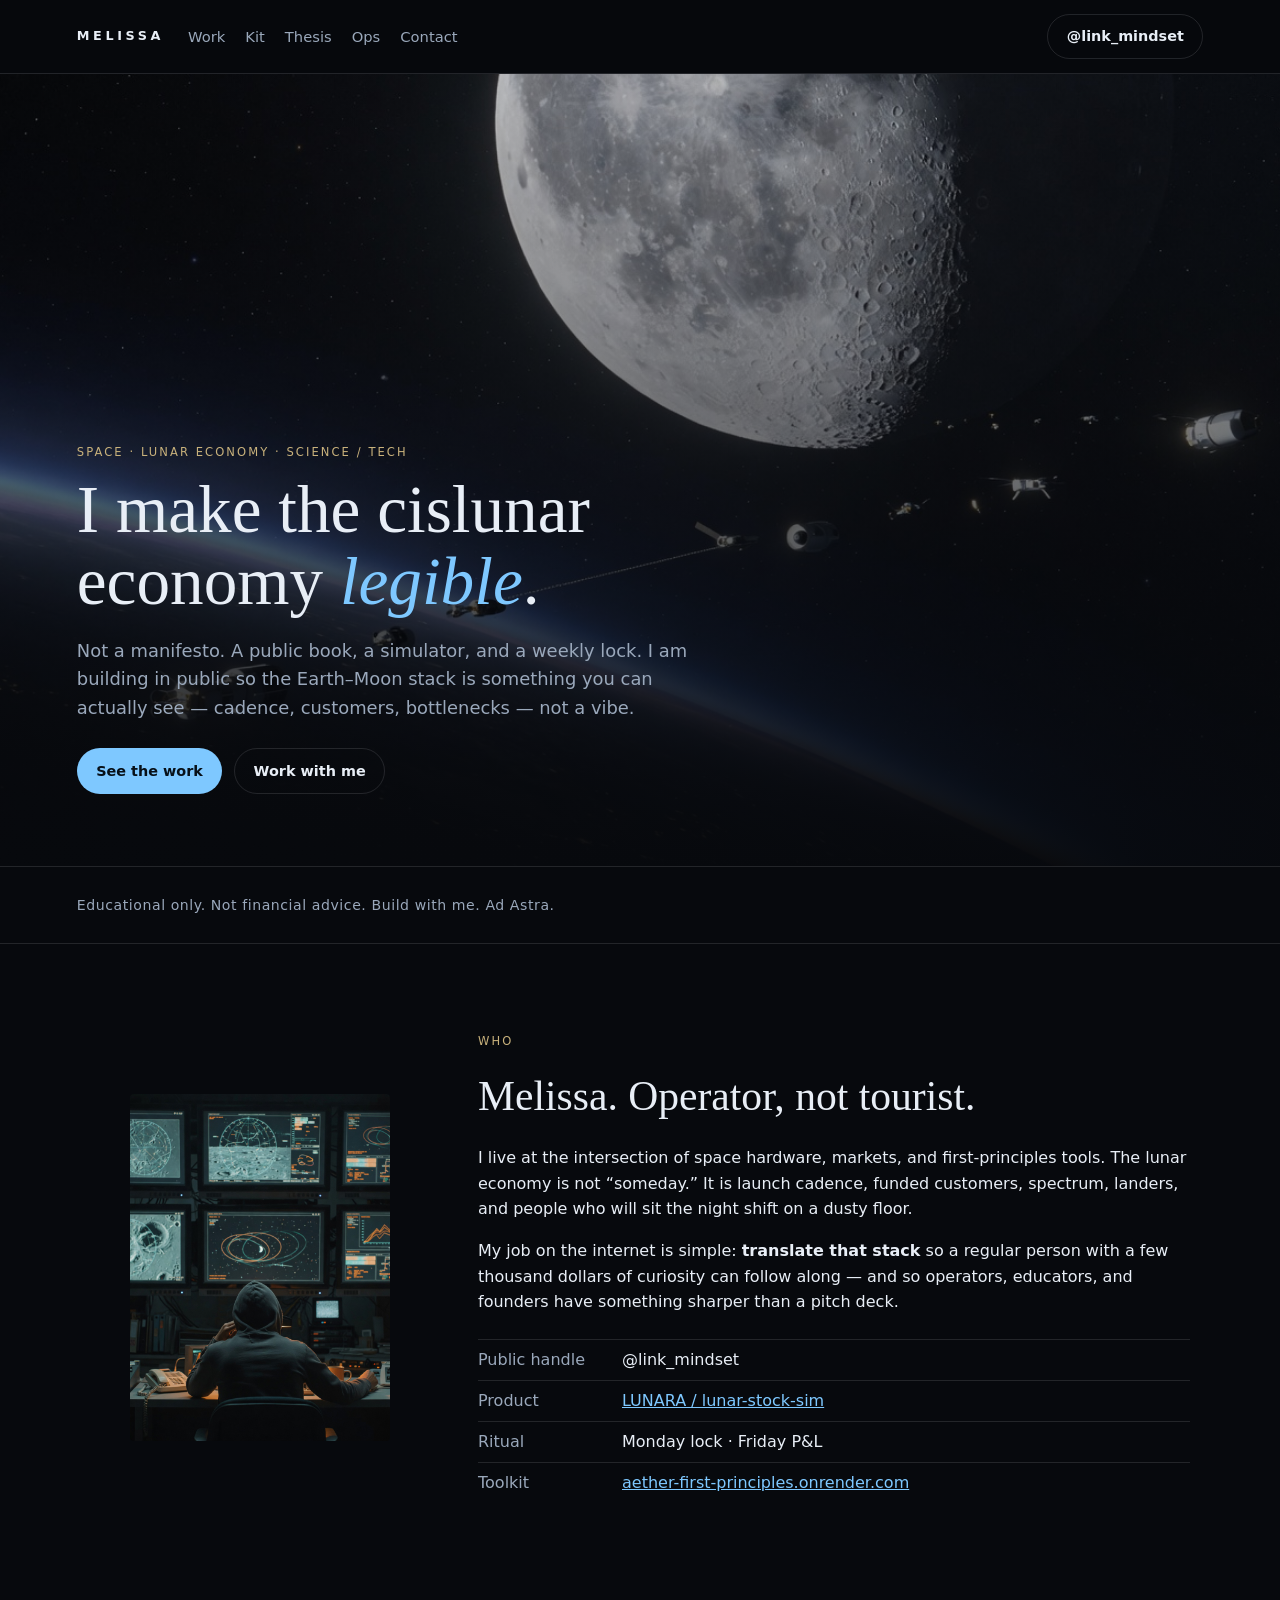
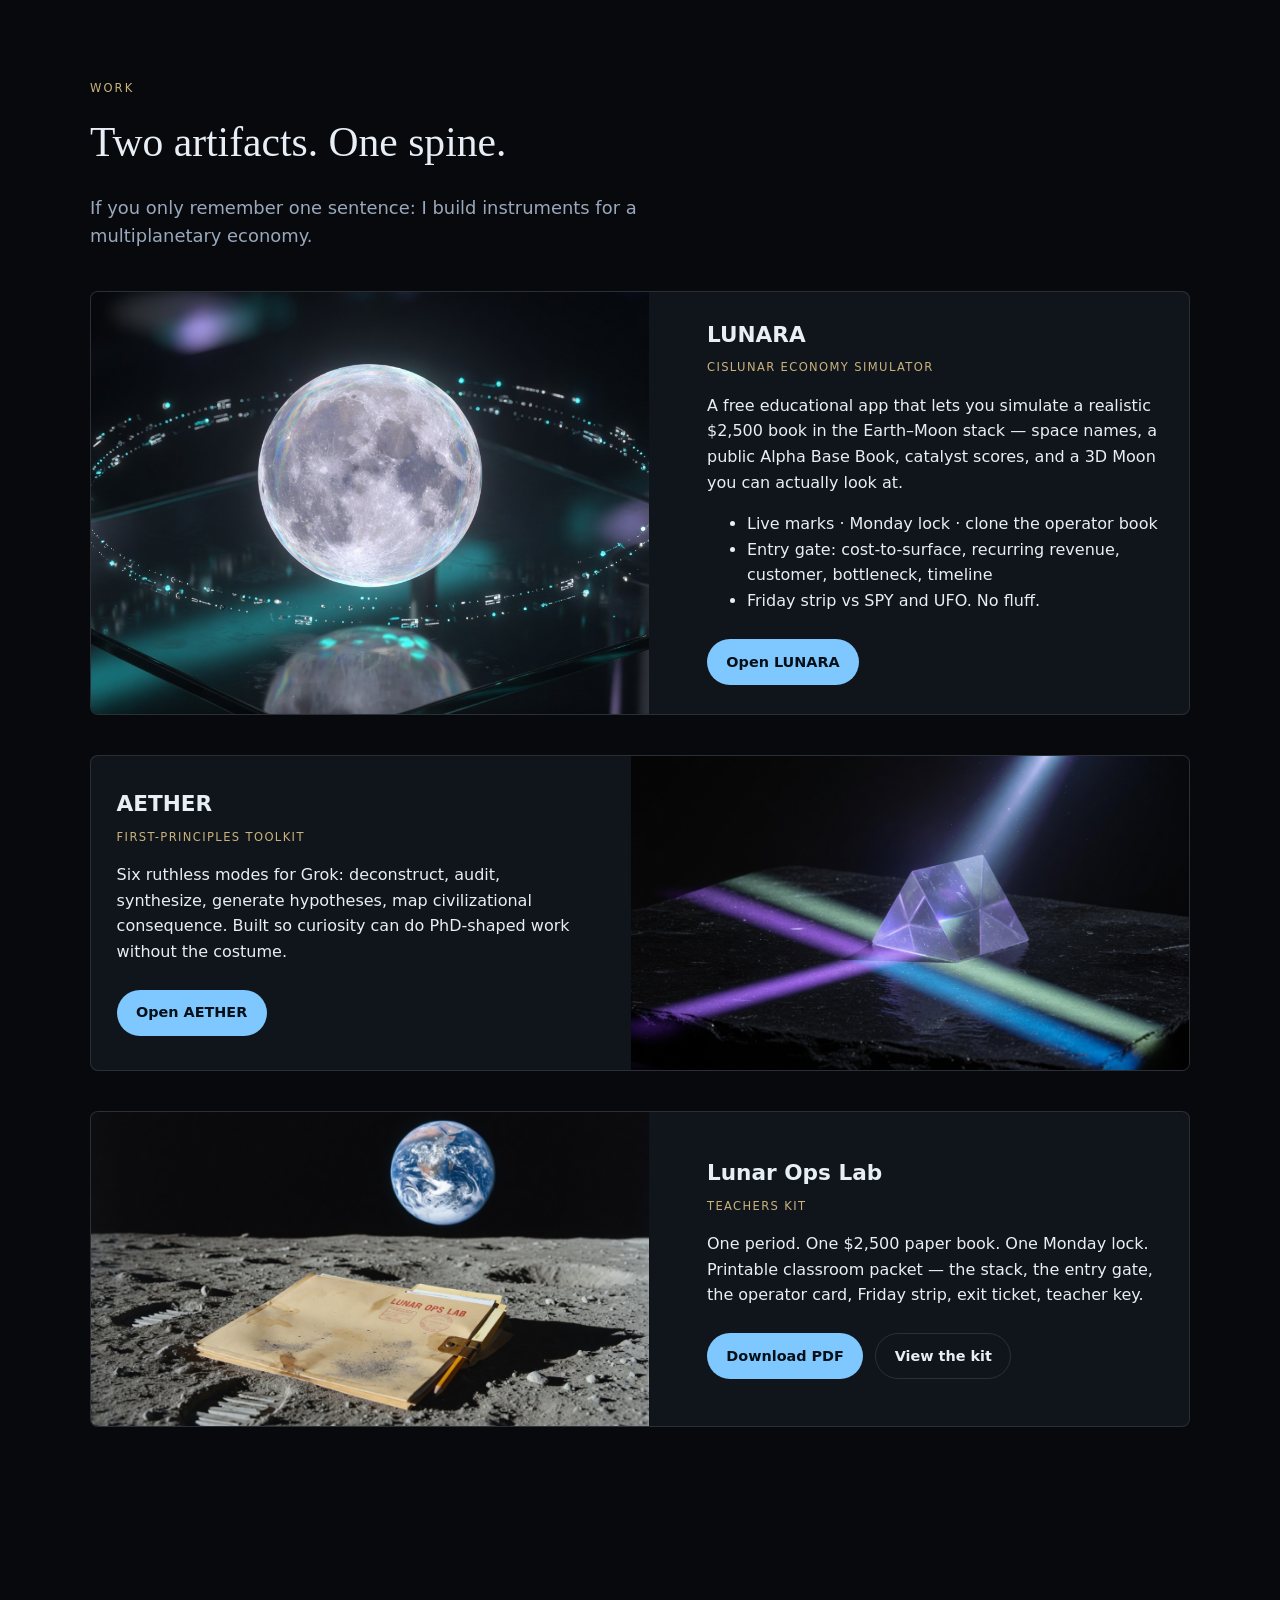
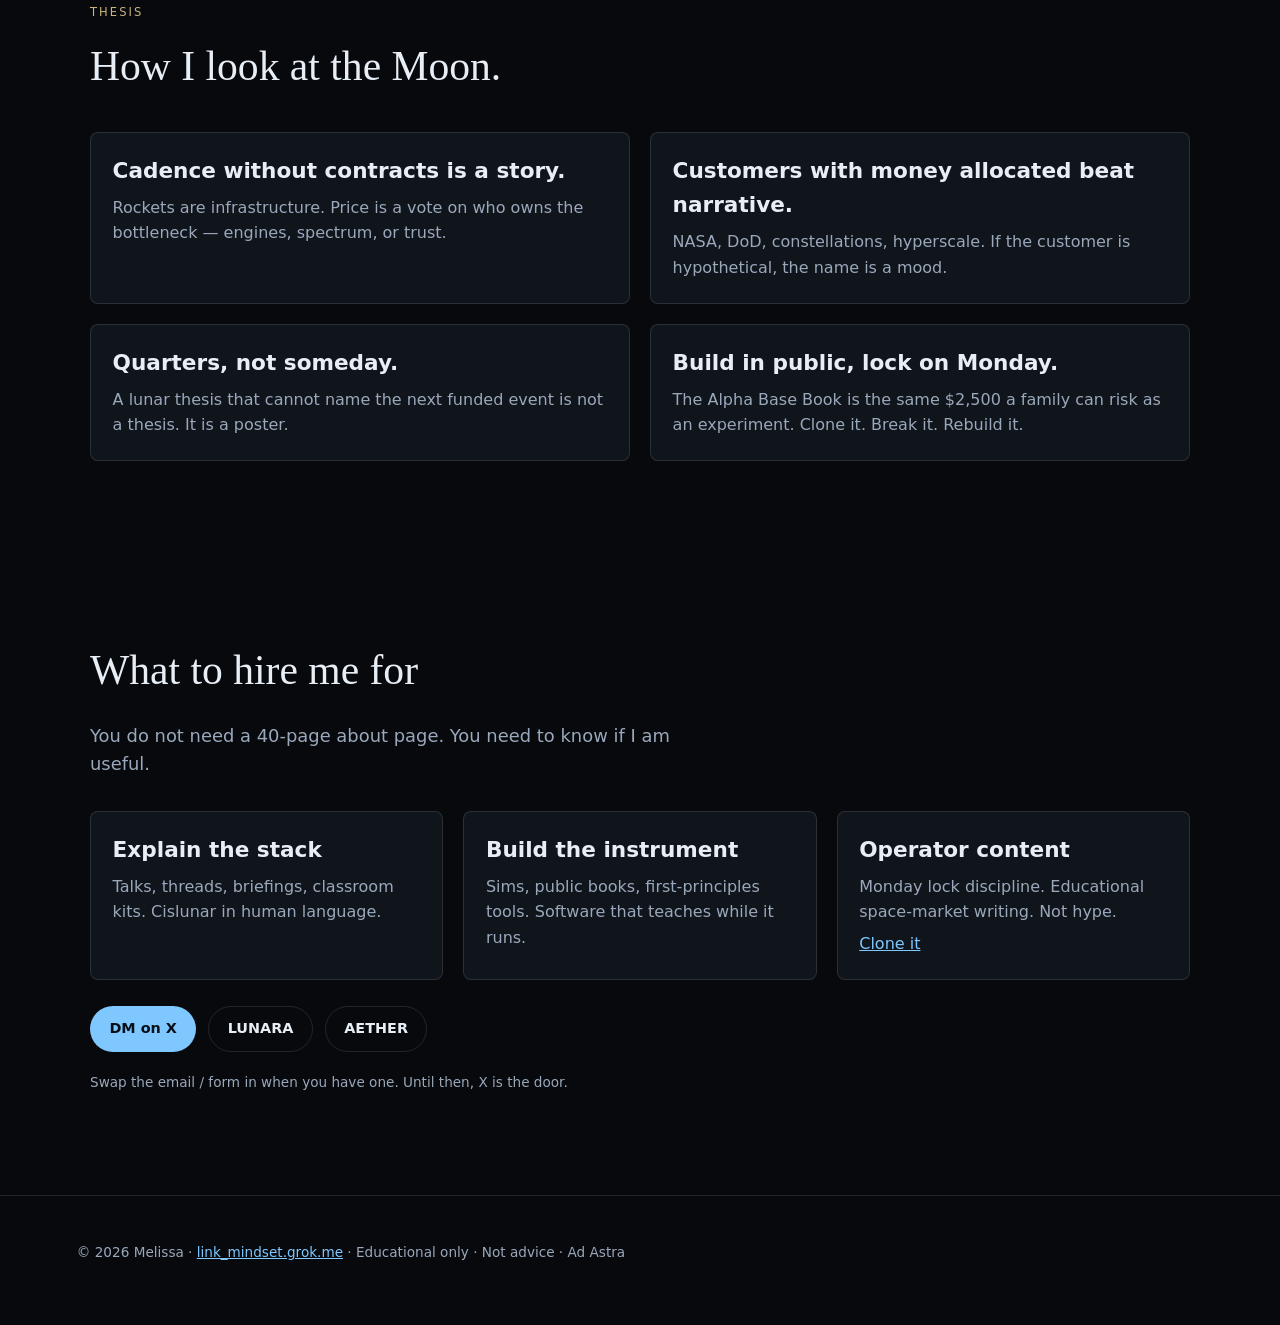
==== commit db1132e4: "Revert "Sanctuary site: kairos journal, live Luna and Mars sky, coherence and tone." This reverts co" ====
--- a/index.html
+++ b/index.html
@@ -3,8 +3,8 @@
 <head>
   <meta charset="UTF-8" />
   <meta name="viewport" content="width=device-width, initial-scale=1" />
-  <title>Melissa — Kairos · Coherence · Frequency</title>
-  <meta name="description" content="A sanctuary for operators. Kairos alignment, heart coherence, and honest frequency — so a human nervous system can meet the Earth–Moon stack without breaking. LUNARA. AETHER. Ad Astra." />
+  <title>Melissa — Lunar Economy Operator</title>
+  <meta name="description" content="I build tools and public books so regular people can see the Earth–Moon economy as it forms. LUNARA. AETHER. Build with me. Ad Astra." />
   <link rel="canonical" href="https://link_mindset.grok.me/" />
   <link rel="stylesheet" href="styles.css" />
   <script data-goatcounter="https://linkmindset.goatcounter.com/count"
@@ -15,307 +15,68 @@
   <header class="nav">
     <a class="mark" href="#top">MELISSA</a>
     <nav>
-      <a href="#sanctuary">Sanctuary</a>
-      <a href="#kairos">Kairos</a>
-      <a href="#journal">Luna</a>
-      <a href="#mars">Mars</a>
-      <a href="#coherence">Coherence</a>
-      <a href="#frequency">Frequency</a>
       <a href="#work">Work</a>
+      <a href="#kit">Kit</a>
+      <a href="#thesis">Thesis</a>
+      <a href="#ops">Ops</a>
+      <a href="#contact">Contact</a>
     </nav>
     <a class="btn ghost" href="https://x.com/link_mindset" target="_blank" rel="noopener">@link_mindset</a>
   </header>
 
   <main id="main">
     <section class="hero" id="top">
-      <img class="hero-bg" src="assets/kairos-hero.jpg" alt="" />
+      <img class="hero-bg" src="assets/hero.jpg" alt="" />
       <div class="hero-veil"></div>
       <div class="hero-copy">
-        <p class="eyebrow">Kairos · Coherence · Frequency</p>
-        <h1>A place to come back into <em>time that heals</em>.</h1>
+        <p class="eyebrow">Space · Lunar economy · Science / tech</p>
+        <h1>I make the cislunar economy <em>legible</em>.</h1>
         <p class="lede">
-          Chronos is the clock. Kairos is the hour you actually meet.
-          This site is a small sanctuary: three instruments for a nervous system
-          that still has to live on Earth while it learns the Moon.
+          Not a manifesto. A public book, a simulator, and a weekly lock.
+          I am building in public so the Earth–Moon stack is something you can
+          actually see — cadence, customers, bottlenecks — not a vibe.
         </p>
         <div class="cta-row">
-          <a class="btn solid" href="#sanctuary">Enter the chamber</a>
-          <a class="btn ghost" href="#work">The work in the world</a>
+          <a class="btn solid" href="#work">See the work</a>
+          <a class="btn ghost" href="#contact">Work with me</a>
         </div>
       </div>
     </section>
 
     <section class="strip">
-      <p>Healing first. Then cadence. Educational only. Not medical or financial advice. Build with me. Ad Astra.</p>
+      <p>Educational only. Not financial advice. Build with me. Ad Astra.</p>
     </section>
 
-    <section class="chamber" id="sanctuary">
-      <p class="eyebrow">Sanctuary</p>
-      <h2>Humanity is not a side quest.</h2>
-      <p class="section-lede">
-        If the multiplanetary story costs us our breath, it is not a future worth locking.
-        I build public instruments — and I keep a room where the body can remember it is not a machine.
-      </p>
-      <div class="triad">
-        <article>
-          <h3>Kairos</h3>
-          <p>Greek: the ripe moment. Not more hours. The one hour that changes the week. Monday lock is kairos with a date on it.</p>
-        </article>
-        <article>
-          <h3>Coherence</h3>
-          <p>In physics: phases lock. In a chest: breath and pulse stop fighting. Six-ish breaths a minute is a real, gentle practice — not a metaphor.</p>
-        </article>
-        <article>
-          <h3>Frequency</h3>
-          <p>Hertz is how often a wave repeats. Meaning is what you do while it repeats. We will not sell you a number as a religion.</p>
-        </article>
-      </div>
-    </section>
-
-    <section class="chamber" id="kairos">
-      <div class="instrument">
-        <img src="assets/sanctuary.jpg" alt="A quiet night-shift chair by a window open to the Moon" />
-        <div class="inst-copy">
-          <p class="tag">Instrument I</p>
-          <h2>Kairos alignment</h2>
-          <p>
-            The Moon is 1.28 light-seconds away. That is how long “now” takes to arrive.
-            Everything else on this panel is chronos — so you can notice when you leave it.
-          </p>
-          <div class="kairos-panel">
-            <div class="stat">
-              <span>Chronos, here</span>
-              <b id="kairos-time">—</b>
-            </div>
-            <div class="stat">
-              <span>Moon, this hour</span>
-              <b id="kairos-moon">—</b>
-            </div>
-            <div class="stat">
-              <span>Light-time to the Moon</span>
-              <b id="kairos-light">1.28 light-seconds</b>
-            </div>
-            <div class="stat">
-              <span>The lock</span>
-              <b id="kairos-lock">The lock is the one you keep.</b>
-            </div>
-          </div>
-          <p class="note">Phase and sign update from this moment’s tropical ecliptic. Close enough to journal. Not close enough to land.</p>
-        </div>
-      </div>
-    </section>
-
-    <section class="chamber journal-sec" id="journal">
-      <p class="eyebrow">Kairos journal</p>
-      <h2>Luna, right now.</h2>
-      <p class="section-lede">
-        The twelve houses of the zodiac are the belt she is walking — tropical ecliptic, live from this clock.
-        Phase is the work of the cycle. The house is the weather. Write in that weather, not against it.
-      </p>
-      <p class="sky-stamp" id="sky-stamp">Reading the sky…</p>
-
-      <div class="sky-board">
-        <article>
-          <span>Phase</span>
-          <b id="luna-phase-name">—</b>
-          <p id="luna-phase-lit">—</p>
-        </article>
-        <article>
-          <span>House of the zodiac</span>
-          <b id="luna-house">—</b>
-          <p id="luna-house-deg">—</p>
-        </article>
-        <article class="wide">
-          <span>Vibe</span>
-          <b id="luna-vibe">—</b>
-          <p id="luna-vibe-color"></p>
-          <p id="luna-phase-vibe"></p>
-        </article>
-      </div>
-
-      <div class="cycle-grid">
-        <article>
-          <p class="tag">Focus</p>
-          <p id="luna-focus">—</p>
-        </article>
-        <article>
-          <p class="tag">Release</p>
-          <p id="luna-release">—</p>
-        </article>
-        <article>
-          <p class="tag">Intention</p>
-          <p id="luna-intention">—</p>
-        </article>
-      </div>
-
-      <div class="prompts">
-        <p class="tag">Journal this hour</p>
-        <h3>Write toward the ripe moment.</h3>
-        <ol id="luna-prompts"></ol>
-        <p class="note">A house here means her sign on the tropical belt — Aries through Pisces — not a natal house. Natal houses need your horizon. This page keeps the sky we share.</p>
-      </div>
-    </section>
-
-    <section class="chamber journal-sec" id="mars">
-      <p class="eyebrow">New Martians</p>
-      <h2>Mars, under Luna.</h2>
-      <p class="section-lede">
-        Where the red world sits on the same belt, what her two small moons are doing this hour,
-        and the emotional weather a settler borrowed from Earth.
-      </p>
-
-      <div class="sky-board">
-        <article>
-          <span>Mars’s house</span>
-          <b id="mars-house">—</b>
-          <p id="mars-house-deg">—</p>
-        </article>
-        <article>
-          <span>Luna × Mars</span>
-          <b id="mars-aspect">—</b>
-          <p>Angular weather between the two worlds, from Earth.</p>
-        </article>
-        <article class="wide">
-          <span>Vibe for the new Martians</span>
-          <b id="mars-vibe">—</b>
-          <p id="mars-settler"></p>
-        </article>
-      </div>
-
-      <div class="moons-desk">
-        <article>
-          <p class="tag">Phobos</p>
-          <h3>The inner stitch</h3>
-          <p id="phobos-line">—</p>
-          <p class="note">7h 39m lap. Rises in the west, sets in the east. Mean orbit, live from J2000 rates.</p>
-        </article>
-        <article>
-          <p class="tag">Deimos</p>
-          <h3>The outer watch</h3>
-          <p id="deimos-line">—</p>
-          <p class="note">30h 18m lap. Almost parked in the sky. The slow companion.</p>
-        </article>
-      </div>
-
-      <div class="prompts">
-        <p class="tag">Under Luna’s influence</p>
-        <h3>What the distant Moon does to a Martian day</h3>
-        <p id="mars-luna">—</p>
-        <ol>
-          <li>If I were on the dust tonight, what would I protect first — air, kin, or the work?</li>
-          <li>Phobos is haste. Deimos is the long watch. Which moon is running my nervous system?</li>
-          <li>Luna is lighting Earth-feelings onto a world that barely feels her tide. Which feeling is imported, and which is actually mine?</li>
-        </ol>
-      </div>
-    </section>
-
-    <section class="chamber" id="coherence">
-      <div class="instrument reverse">
-        <div class="inst-copy">
-          <p class="tag">Instrument II</p>
-          <h2>Coherence</h2>
-          <p>
-            Sit. Soften the jaw. Let the belly move.
-            In for about five and a half seconds. Out for the same.
-            That cadence sits near 0.1 Hz — a rhythm many hearts will follow if you give them a quiet room.
-          </p>
-          <div class="breath">
-            <div class="orb exhale" id="orb" aria-hidden="true"><em id="orb-word">still</em></div>
-          </div>
-          <div class="cta-row">
-            <button class="btn solid" type="button" id="breath-toggle" aria-pressed="false">Begin coherence</button>
-          </div>
-          <p class="note">Not a medical device. If breathwork feels wrong, stop. You already know how to breathe; this only reminds the pace.</p>
-        </div>
-        <img src="assets/coherence.jpg" alt="Hands holding a thin gold standing wave of light" />
-      </div>
-    </section>
-
-    <section class="chamber" id="frequency">
-      <div class="instrument">
-        <img src="assets/frequency.jpg" alt="Still water in a dark bowl, one ripple from a single tone" />
-        <div class="inst-copy">
-          <p class="tag">Instrument III</p>
-          <h2>Vibrational frequencies</h2>
-          <p>
-            A sine is honest: one frequency, no costume. Choose a tone. Let it be a room you sit in.
-            Tradition has names for some of these. Physics has only the number. Both can be true if you do not confuse them.
-          </p>
-          <div class="hz-grid" role="group" aria-label="Tones">
-            <button type="button" data-hz="250.56" data-name="Schumann, five octaves up">7.83 ↑</button>
-            <button type="button" data-hz="136.1" data-name="Year tone (tradition)">136.1</button>
-            <button type="button" data-hz="256" data-name="Scientific C">256</button>
-            <button type="button" data-hz="432" data-name="A4 = 432 (tuning choice)">432</button>
-            <button type="button" data-hz="440" data-name="Concert A">440</button>
-            <button type="button" data-hz="528" data-name="C5-ish / 528 (tradition)">528</button>
-          </div>
-          <p class="note" id="tone-now">Silent. Sound is a choice.</p>
-          <div class="cta-row">
-            <button class="btn ghost" type="button" id="tone-stop">Silence</button>
-          </div>
-          <p class="note">
-            7.83 Hz is the first Schumann resonance of Earth’s cavity. Speakers cannot sing it, so the button plays it five octaves up (250.56 Hz).
-            432 and 528 are cultural tunings, not medicine. If a tone soothes you, that is your nervous system — keep the credit.
-          </p>
-        </div>
-      </div>
-
-      <p class="eyebrow" style="margin-top:3.2rem">False friends, kept honest</p>
-      <h2>Words we refuse to blur.</h2>
-      <div class="glossary">
-        <article>
-          <h3>Frequency</h3>
-          <p class="physics">Physics: cycles per second (Hz).</p>
-          <p class="care">Care: the pace you return to. Useful. Not a spell.</p>
-        </article>
-        <article>
-          <h3>Coherence</h3>
-          <p class="physics">Physics: a stable phase relationship.</p>
-          <p class="care">Care: breath and attention no longer at war.</p>
-        </article>
-        <article>
-          <h3>Energy</h3>
-          <p class="physics">Physics: the capacity to do work. Conserved. Accounted.</p>
-          <p class="care">Care: how much of you is left after the feed. Different ledger.</p>
-        </article>
-        <article>
-          <h3>Kairos</h3>
-          <p class="physics">Not a unit. Greek for the time that is ripe.</p>
-          <p class="care">The lock you keep. The conversation you finally have. The hour you sit still.</p>
-        </article>
-      </div>
-    </section>
-
-    <section class="who" id="ops">
+    <section class="about" id="ops">
       <figure>
         <img src="assets/operator.jpg" alt="Operator at a lunar operations console" />
       </figure>
       <div>
         <p class="eyebrow">Who</p>
-        <h2>Melissa. Operator, and a person.</h2>
+        <h2>Melissa. Operator, not tourist.</h2>
         <p>
-          I live at the intersection of space hardware, markets, first principles,
-          and the inner weather that decides whether any of that is livable.
-          The lunar economy is cadence and customers. A life is breath and timing.
+          I live at the intersection of space hardware, markets, and first-principles tools.
+          The lunar economy is not “someday.” It is launch cadence, funded customers,
+          spectrum, landers, and people who will sit the night shift on a dusty floor.
         </p>
         <p>
-          My job on the internet is to <strong>translate the stack</strong> without abandoning the human
-          who has to carry it — so a regular person can follow along, and so operators
-          remember they have a chest.
+          My job on the internet is simple: <strong>translate that stack</strong> so a
+          regular person with a few thousand dollars of curiosity can follow along —
+          and so operators, educators, and founders have something sharper than a pitch deck.
         </p>
         <ul class="facts">
           <li><span>Public handle</span> @link_mindset</li>
-          <li><span>Sanctuary</span> this page · kairos · coherence · tone</li>
           <li><span>Product</span> <a href="https://lunar-stock-sim.onrender.com" target="_blank" rel="noopener">LUNARA / lunar-stock-sim</a></li>
-          <li><span>Toolkit</span> <a href="https://aether-first-principles.onrender.com" target="_blank" rel="noopener">AETHER</a></li>
+          <li><span>Ritual</span> Monday lock · Friday P&amp;L</li>
+          <li><span>Toolkit</span> <a href="https://aether-first-principles.onrender.com" target="_blank" rel="noopener">aether-first-principles.onrender.com</a></li>
         </ul>
       </div>
     </section>
 
     <section class="work" id="work">
-      <p class="eyebrow">Work in the world</p>
-      <h2>After the room is quiet, we build.</h2>
-      <p class="section-lede">Instruments for a multiplanetary economy — kept in the same house as the sanctuary, so neither forgets the other.</p>
+      <p class="eyebrow">Work</p>
+      <h2>Two artifacts. One spine.</h2>
+      <p class="section-lede">If you only remember one sentence: I build instruments for a multiplanetary economy.</p>
 
       <article class="card">
         <img src="assets/lunara.jpg" alt="" />
@@ -327,6 +88,11 @@
             in the Earth–Moon stack — space names, a public Alpha Base Book,
             catalyst scores, and a 3D Moon you can actually look at.
           </p>
+          <ul>
+            <li>Live marks · Monday lock · clone the operator book</li>
+            <li>Entry gate: cost-to-surface, recurring revenue, customer, bottleneck, timeline</li>
+            <li>Friday strip vs SPY and UFO. No fluff.</li>
+          </ul>
           <div class="cta-row">
             <a class="btn solid" href="https://lunar-stock-sim.onrender.com" target="_blank" rel="noopener">Open LUNARA</a>
           </div>
@@ -356,7 +122,8 @@
           <p class="tag">Teachers kit</p>
           <p>
             One period. One $2,500 paper book. One Monday lock.
-            Printable classroom packet — the stack, the entry gate, the operator card.
+            Printable classroom packet — the stack, the entry gate, the operator card,
+            Friday strip, exit ticket, teacher key.
           </p>
           <div class="cta-row">
             <a class="btn solid" href="lunar-ops-lab/Lunar-Ops-Lab-Teachers-Kit.pdf">Download PDF</a>
@@ -368,30 +135,30 @@
 
     <section class="thesis" id="thesis">
       <p class="eyebrow">Thesis</p>
-      <h2>How I look at the Moon, and at us.</h2>
+      <h2>How I look at the Moon.</h2>
       <div class="grid">
         <article>
-          <h3>Cadence without a nervous system is a story.</h3>
-          <p>Rockets are infrastructure. A person who cannot come back to breath will not last the night shift.</p>
-        </article>
-        <article>
-          <h3>Kairos is a lock you keep.</h3>
-          <p>Monday lock. The conversation. The hour you sit. Quarters, not someday — and not at the cost of the chest.</p>
+          <h3>Cadence without contracts is a story.</h3>
+          <p>Rockets are infrastructure. Price is a vote on who owns the bottleneck — engines, spectrum, or trust.</p>
         </article>
         <article>
           <h3>Customers with money allocated beat narrative.</h3>
           <p>NASA, DoD, constellations, hyperscale. If the customer is hypothetical, the name is a mood.</p>
         </article>
         <article>
-          <h3>Frequency is not a faith.</h3>
-          <p>Use the number. Keep the feeling. Do not sell one as the other. That is how this house stays clean.</p>
+          <h3>Quarters, not someday.</h3>
+          <p>A lunar thesis that cannot name the next funded event is not a thesis. It is a poster.</p>
+        </article>
+        <article>
+          <h3>Build in public, lock on Monday.</h3>
+          <p>The Alpha Base Book is the same $2,500 a family can risk as an experiment. Clone it. Break it. Rebuild it.</p>
         </article>
       </div>
     </section>
 
     <section class="hire" id="contact">
-      <h2>What to find me for</h2>
-      <p class="section-lede">You do not need a 40-page about page. You need to know if I am useful — and if this room felt like air.</p>
+      <h2>What to hire me for</h2>
+      <p class="section-lede">You do not need a 40-page about page. You need to know if I am useful.</p>
       <div class="grid three">
         <article>
           <h3>Explain the stack</h3>
@@ -402,8 +169,9 @@
           <p>Sims, public books, first-principles tools. Software that teaches while it runs.</p>
         </article>
         <article>
-          <h3>Keep the sanctuary</h3>
-          <p>Kairos, coherence, honest tone. Operator content that does not abandon the person.</p>
+          <h3>Operator content</h3>
+          <p>Monday lock discipline. Educational space-market writing. Not hype.</p>
+          <p><a href="https://lunar-stock-sim.onrender.com/#alpha-base-book" target="_blank" rel="noopener">Clone it</a></p>
         </article>
       </div>
       <div class="cta-row">
@@ -411,15 +179,15 @@
         <a class="btn ghost" href="https://lunar-stock-sim.onrender.com" target="_blank" rel="noopener">LUNARA</a>
         <a class="btn ghost" href="https://aether-first-principles.onrender.com" target="_blank" rel="noopener">AETHER</a>
       </div>
-      <p class="note" style="margin-top:1.4rem">X is the door until a quieter one exists.</p>
+      <p class="fine">Swap the email / form in when you have one. Until then, X is the door.</p>
     </section>
   </main>
 
   <footer>
-    <p>© <span id="y"></span> Melissa · <a href="https://link_mindset.grok.me/">link_mindset.grok.me</a> · Healing first · Educational only · Not advice · Ad Astra</p>
+    <p>© <span id="y"></span> Melissa · <a href="https://link_mindset.grok.me/">link_mindset.grok.me</a> · Educational only · Not advice · Ad Astra</p>
   </footer>
-  <script src="ephemeris.js"></script>
-  <script src="journal.js"></script>
-  <script src="site.js"></script>
+  <script>
+    document.getElementById("y").textContent = new Date().getFullYear();
+  </script>
 </body>
 </html>
--- a/styles.css
+++ b/styles.css
@@ -1,87 +1,61 @@
-@import url("https://fonts.googleapis.com/css2?family=Cormorant+Garamond:ital,wght@0,400;0,500;0,600;1,400;1,500&family=Outfit:wght@300;400;500;600&display=swap");
-
 :root {
-  --bg: #07060a;
-  --bg-2: #0d0c12;
-  --ink: #f3ece0;
-  --muted: #b7ab9a;
-  --line: rgba(243, 236, 224, 0.12);
-  --gold: #d4b06a;
-  --gold-soft: #e8d4a4;
-  --teal: #7ec8c0;
-  --violet: #8b7eb8;
-  --card: rgba(18, 16, 24, 0.72);
-  --max: 1120px;
-  --serif: "Cormorant Garamond", Palatino, Georgia, serif;
-  --sans: "Outfit", "Segoe UI", system-ui, sans-serif;
+  --bg: #07090d;
+  --ink: #e8eef6;
+  --muted: #9aa8bb;
+  --line: rgba(232, 238, 246, 0.12);
+  --accent: #7ec8ff;
+  --accent-2: #c9b27c;
+  --card: #10151c;
+  --max: 1100px;
+  --sans: "Segoe UI", system-ui, -apple-system, sans-serif;
+  --serif: "Palatino Linotype", Palatino, "Book Antiqua", Georgia, serif;
 }
 
 * { box-sizing: border-box; }
 html { scroll-behavior: smooth; }
 body {
   margin: 0;
-  background:
-    radial-gradient(1200px 600px at 80% -10%, rgba(212, 176, 106, 0.08), transparent 55%),
-    radial-gradient(900px 500px at -10% 40%, rgba(126, 200, 192, 0.06), transparent 50%),
-    var(--bg);
+  background: var(--bg);
   color: var(--ink);
   font-family: var(--sans);
-  font-weight: 300;
-  line-height: 1.65;
-  letter-spacing: 0.01em;
+  line-height: 1.6;
 }
 img { max-width: 100%; display: block; }
-a { color: var(--gold-soft); }
-.skip { position: absolute; left: -999px; }
-.skip:focus { left: 1rem; top: 1rem; background: #000; padding: .5rem 1rem; z-index: 30; }
+a { color: var(--accent); }
+.skip {
+  position: absolute; left: -999px;
+}
+.skip:focus { left: 1rem; top: 1rem; background: #000; padding: .5rem 1rem; z-index: 20; }
 
 .nav {
-  position: sticky; top: 0; z-index: 20;
-  display: flex; align-items: center; gap: 1.25rem;
-  padding: .8rem 5vw;
-  background: rgba(7, 6, 10, 0.72);
-  backdrop-filter: blur(16px);
+  position: sticky; top: 0; z-index: 10;
+  display: flex; align-items: center; gap: 1.5rem;
+  padding: .85rem 6vw;
+  background: rgba(7, 9, 13, 0.82);
+  backdrop-filter: blur(12px);
   border-bottom: 1px solid var(--line);
 }
 .mark {
-  font-family: var(--serif);
-  font-weight: 500;
-  letter-spacing: .32em;
-  color: var(--ink);
-  text-decoration: none;
-  font-size: .78rem;
+  font-weight: 700; letter-spacing: .28em;
+  color: var(--ink); text-decoration: none; font-size: .8rem;
 }
-.nav nav { display: flex; gap: 1.15rem; flex: 1; flex-wrap: wrap; }
-.nav nav a {
-  color: var(--muted);
-  text-decoration: none;
-  font-size: .82rem;
-  letter-spacing: .06em;
-  text-transform: uppercase;
-}
-.nav nav a:hover { color: var(--gold-soft); }
+.nav nav { display: flex; gap: 1.25rem; flex: 1; }
+.nav nav a { color: var(--muted); text-decoration: none; font-size: .92rem; }
+.nav nav a:hover { color: var(--ink); }
 .nav .btn { margin-left: auto; }
 
 .btn {
   display: inline-flex; align-items: center; justify-content: center;
-  padding: .7rem 1.25rem; border-radius: 999px;
-  text-decoration: none; font-size: .88rem; font-weight: 500;
+  padding: .65rem 1.15rem; border-radius: 999px;
+  text-decoration: none; font-size: .9rem; font-weight: 600;
   border: 1px solid var(--line);
-  cursor: pointer;
-  background: transparent;
-  color: var(--ink);
-  font-family: inherit;
 }
-.btn.solid { background: var(--gold); color: #1a1408; border-color: transparent; }
+.btn.solid { background: var(--accent); color: #071018; border-color: transparent; }
 .btn.ghost { color: var(--ink); }
-.btn:hover { filter: brightness(1.08); }
-.btn[aria-pressed="true"] { border-color: var(--gold); color: var(--gold-soft); }
 
 .hero {
-  position: relative;
-  min-height: 94vh;
-  display: grid;
-  align-items: end;
+  position: relative; min-height: 88vh;
+  display: grid; align-items: end;
 }
 .hero-bg {
   position: absolute; inset: 0; width: 100%; height: 100%;
@@ -89,328 +63,90 @@
 }
 .hero-veil {
   position: absolute; inset: 0;
-  background:
-    linear-gradient(180deg, rgba(7,6,10,.2) 0%, rgba(7,6,10,.45) 42%, rgba(7,6,10,.97) 100%);
+  background: linear-gradient(180deg, rgba(7,9,13,.25) 0%, rgba(7,9,13,.55) 45%, rgba(7,9,13,.96) 100%);
 }
 .hero-copy {
   position: relative; z-index: 1;
-  padding: 14vh 6vw 7vh;
-  max-width: 44rem;
+  padding: 12vh 6vw 8vh;
+  max-width: 52rem;
 }
 .eyebrow {
-  text-transform: uppercase;
-  letter-spacing: .22em;
-  font-size: .68rem;
-  color: var(--gold);
-  margin: 0 0 .8rem;
+  text-transform: uppercase; letter-spacing: .18em;
+  font-size: .72rem; color: var(--accent-2); margin: 0 0 .75rem;
 }
 h1 {
   font-family: var(--serif);
-  font-size: clamp(2.4rem, 6.4vw, 4.6rem);
-  line-height: 1.04;
-  font-weight: 500;
-  margin: 0 0 1rem;
+  font-size: clamp(2.2rem, 6vw, 4.2rem);
+  line-height: 1.08; font-weight: 500; margin: 0 0 1rem;
 }
-h1 em { font-style: italic; color: var(--gold-soft); }
-.lede, .section-lede {
-  color: var(--muted);
-  font-size: 1.12rem;
-  max-width: 38rem;
-}
+h1 em { font-style: italic; color: var(--accent); }
+.lede, .section-lede { color: var(--muted); font-size: 1.12rem; max-width: 40rem; }
 .cta-row { display: flex; flex-wrap: wrap; gap: .75rem; margin-top: 1.6rem; }
 
 .strip {
   border-block: 1px solid var(--line);
-  padding: .85rem 6vw;
-  color: var(--muted);
-  font-size: .86rem;
-  letter-spacing: .05em;
+  padding: .8rem 6vw;
+  color: var(--muted); font-size: .88rem; letter-spacing: .04em;
 }
 
-.chamber, .work, .thesis, .hire, .who {
-  padding: 5.2rem 6vw;
+.about, .work, .thesis, .hire {
+  padding: 5.5rem 6vw;
   max-width: calc(var(--max) + 12vw);
   margin: 0 auto;
 }
+.about {
+  display: grid; grid-template-columns: minmax(220px, 340px) 1fr;
+  gap: 3rem; align-items: center;
+}
+.about figure img {
+  width: 100%; aspect-ratio: 3/4; object-fit: cover;
+  border-radius: 4px;
+}
 h2 {
   font-family: var(--serif);
-  font-size: clamp(1.9rem, 3.6vw, 2.85rem);
-  font-weight: 500;
-  margin: 0 0 1rem;
-}
-h3 {
-  font-family: var(--serif);
-  font-size: 1.55rem;
-  font-weight: 500;
-  margin: 0 0 .4rem;
-}
-
-.who {
-  display: grid;
-  grid-template-columns: minmax(220px, 320px) 1fr;
-  gap: 3rem;
-  align-items: center;
-}
-.who figure img {
-  width: 100%;
-  aspect-ratio: 3/4;
-  object-fit: cover;
-  border-radius: 2px;
+  font-size: clamp(1.8rem, 3.5vw, 2.6rem);
+  font-weight: 500; margin: 0 0 1rem;
 }
 .facts { list-style: none; padding: 0; margin: 1.5rem 0 0; }
-.facts li {
-  display: grid;
-  grid-template-columns: 8.2rem 1fr;
-  gap: .5rem;
-  padding: .45rem 0;
-  border-top: 1px solid var(--line);
-}
+.facts li { display: grid; grid-template-columns: 8.5rem 1fr; gap: .5rem; padding: .45rem 0; border-top: 1px solid var(--line); }
 .facts span { color: var(--muted); }
 
-.triad {
-  display: grid;
-  grid-template-columns: repeat(3, 1fr);
-  gap: 1.1rem;
-  margin-top: 2rem;
+.card {
+  display: grid; grid-template-columns: 1.1fr 1fr;
+  gap: 2rem; margin-top: 2.5rem; align-items: center;
+  background: var(--card); border: 1px solid var(--line); border-radius: 8px; overflow: hidden;
 }
-.triad article {
-  padding: 1.35rem 1.3rem 1.5rem;
-  border: 1px solid var(--line);
-  background: var(--card);
-  border-radius: 4px;
-}
-.triad p { color: var(--muted); margin: .4rem 0 0; }
+.card.reverse { grid-template-columns: 1fr 1.1fr; }
+.card.reverse img { order: 2; }
+.card img { width: 100%; height: 100%; min-height: 260px; object-fit: cover; }
+.card > div { padding: 1.6rem 1.6rem 1.8rem; }
+.tag { color: var(--accent-2); text-transform: uppercase; letter-spacing: .12em; font-size: .72rem; margin: 0 0 .6rem; }
+h3 { margin: 0 0 .4rem; font-size: 1.35rem; }
+.note { color: var(--muted); font-size: .9rem; }
+code { font-size: .88em; }
 
-.instrument {
-  display: grid;
-  grid-template-columns: 1fr 1.05fr;
-  gap: 2.2rem;
-  margin-top: 2.4rem;
-  align-items: center;
-  background: var(--card);
-  border: 1px solid var(--line);
-  border-radius: 6px;
-  overflow: hidden;
-}
-.instrument.reverse { grid-template-columns: 1.05fr 1fr; }
-.instrument.reverse .inst-copy { order: 2; }
-.instrument img {
-  width: 100%;
-  height: 100%;
-  min-height: 320px;
-  object-fit: cover;
-}
-.inst-copy { padding: 1.8rem 1.7rem 2rem; }
-.tag {
-  color: var(--gold);
-  text-transform: uppercase;
-  letter-spacing: .14em;
-  font-size: .68rem;
-  margin: 0 0 .55rem;
-}
-.note { color: var(--muted); font-size: .9rem; }
-
-.kairos-panel {
-  display: grid;
-  grid-template-columns: 1fr 1fr;
-  gap: 1rem;
-  margin-top: 1.2rem;
-}
-.stat {
-  border: 1px solid var(--line);
-  padding: 1rem 1.05rem;
-  border-radius: 4px;
-}
-.stat b {
-  display: block;
-  font-family: var(--serif);
-  font-size: 1.55rem;
-  font-weight: 500;
-}
-.stat span { color: var(--muted); font-size: .78rem; letter-spacing: .04em; }
-
-.breath {
-  display: grid;
-  place-items: center;
-  margin: 1.4rem 0 1rem;
-}
-.orb {
-  width: min(220px, 56vw);
-  aspect-ratio: 1;
-  border-radius: 50%;
-  border: 1px solid rgba(212, 176, 106, 0.45);
-  background:
-    radial-gradient(circle at 40% 35%, rgba(232, 212, 164, 0.28), transparent 42%),
-    radial-gradient(circle at 50% 55%, rgba(126, 200, 192, 0.16), rgba(7, 6, 10, 0.2) 70%);
-  display: grid;
-  place-items: center;
-  transform: scale(0.72);
-  transition: transform 5.5s ease-in-out;
-}
-.orb.inhale { transform: scale(1); }
-.orb.exhale { transform: scale(0.72); }
-.orb em {
-  font-style: italic;
-  font-family: var(--serif);
-  font-size: 1.35rem;
-  color: var(--gold-soft);
-}
-.hz-grid {
-  display: flex;
-  flex-wrap: wrap;
-  gap: .45rem;
-  margin: 1rem 0 .6rem;
-}
-.hz-grid button {
-  border: 1px solid var(--line);
-  background: transparent;
-  color: var(--ink);
-  border-radius: 999px;
-  padding: .4rem .75rem;
-  font: inherit;
-  font-size: .8rem;
-  cursor: pointer;
-}
-.hz-grid button[aria-pressed="true"] {
-  border-color: var(--gold);
-  color: var(--gold-soft);
-  background: rgba(212, 176, 106, 0.08);
-}
-
-.glossary {
-  display: grid;
-  grid-template-columns: 1fr 1fr;
-  gap: 1rem;
-  margin-top: 1.6rem;
-}
-.glossary article {
-  padding: 1.15rem 1.2rem 1.25rem;
-  border-top: 1px solid var(--gold);
-  background: rgba(13, 12, 18, 0.5);
-}
-.glossary .physics { color: var(--teal); font-size: .82rem; margin: .35rem 0 0; }
-.glossary .care { color: var(--muted); font-size: .88rem; margin: .35rem 0 0; }
-
-.card {
-  display: grid;
-  grid-template-columns: 1.05fr 1fr;
-  gap: 2rem;
-  margin-top: 2rem;
-  align-items: center;
-  background: var(--card);
-  border: 1px solid var(--line);
-  border-radius: 6px;
-  overflow: hidden;
-}
-.card.reverse { grid-template-columns: 1fr 1.05fr; }
-.card.reverse img { order: 2; }
-.card img { width: 100%; height: 100%; min-height: 240px; object-fit: cover; }
-.card > div { padding: 1.55rem 1.55rem 1.7rem; }
-.grid { display: grid; grid-template-columns: 1fr 1fr; gap: 1.15rem; margin-top: 2rem; }
+.grid { display: grid; grid-template-columns: 1fr 1fr; gap: 1.25rem; margin-top: 2rem; }
 .grid.three { grid-template-columns: repeat(3, 1fr); }
 .grid article {
-  padding: 1.25rem 1.3rem 1.35rem;
-  border: 1px solid var(--line);
-  background: var(--card);
-  border-radius: 4px;
+  padding: 1.3rem 1.35rem 1.4rem;
+  border: 1px solid var(--line); background: var(--card); border-radius: 8px;
 }
 .grid p { color: var(--muted); margin: .4rem 0 0; }
 
-.sky-stamp {
-  color: var(--muted);
-  font-size: .8rem;
-  letter-spacing: .04em;
-  margin: 0 0 1.5rem;
-}
-.sky-board {
-  display: grid;
-  grid-template-columns: 1fr 1fr;
-  gap: 1rem;
-}
-.sky-board article {
-  border: 1px solid var(--line);
-  background: var(--card);
-  padding: 1.15rem 1.2rem 1.25rem;
-  border-radius: 4px;
-}
-.sky-board article.wide { grid-column: 1 / -1; }
-.sky-board span {
-  display: block;
-  text-transform: uppercase;
-  letter-spacing: .14em;
-  font-size: .66rem;
-  color: var(--gold);
-  margin-bottom: .35rem;
-}
-.sky-board b {
-  font-family: var(--serif);
-  font-size: clamp(1.35rem, 2.4vw, 1.85rem);
-  font-weight: 500;
-  display: block;
-  line-height: 1.25;
-}
-.sky-board p { color: var(--muted); margin: .45rem 0 0; }
-.cycle-grid {
-  display: grid;
-  grid-template-columns: repeat(3, 1fr);
-  gap: 1rem;
-  margin-top: 1.15rem;
-}
-.cycle-grid article {
-  border-top: 1px solid var(--gold);
-  background: rgba(13, 12, 18, 0.55);
-  padding: 1.1rem 1.15rem 1.25rem;
-}
-.cycle-grid p:last-child { margin: .35rem 0 0; }
-.prompts {
-  margin-top: 2.2rem;
-  padding: 1.6rem 1.5rem 1.7rem;
-  border: 1px solid var(--line);
-  background: var(--card);
-  border-radius: 6px;
-}
-.prompts ol {
-  margin: 1rem 0 0;
-  padding-left: 1.2rem;
-}
-.prompts li {
-  margin: .65rem 0;
-  color: var(--ink);
-}
-.moons-desk {
-  display: grid;
-  grid-template-columns: 1fr 1fr;
-  gap: 1rem;
-  margin-top: 1.15rem;
-}
-.moons-desk article {
-  border: 1px solid var(--line);
-  background: var(--card);
-  padding: 1.2rem 1.25rem 1.35rem;
-  border-radius: 4px;
-}
+.hire { text-align: left; }
+.fine { color: var(--muted); font-size: .85rem; margin-top: 1.25rem; }
 
 footer {
   padding: 2rem 6vw 3rem;
   border-top: 1px solid var(--line);
-  color: var(--muted);
-  font-size: .84rem;
+  color: var(--muted); font-size: .85rem;
 }
 
-@media (max-width: 900px) {
+@media (max-width: 860px) {
   .nav nav { display: none; }
-  .who, .instrument, .instrument.reverse, .card, .card.reverse,
-  .grid, .grid.three, .triad, .glossary, .kairos-panel,
-  .sky-board, .cycle-grid, .moons-desk {
+  .about, .card, .card.reverse, .grid, .grid.three {
     grid-template-columns: 1fr;
   }
-  .sky-board article.wide { grid-column: auto; }
-  .instrument.reverse .inst-copy { order: 0; }
   .card.reverse img { order: 0; }
-  .hero { min-height: 86vh; }
+  .hero { min-height: 78vh; }
 }
-
-@media (prefers-reduced-motion: reduce) {
-  html { scroll-behavior: auto; }
-  .orb { transition: none; }
-}
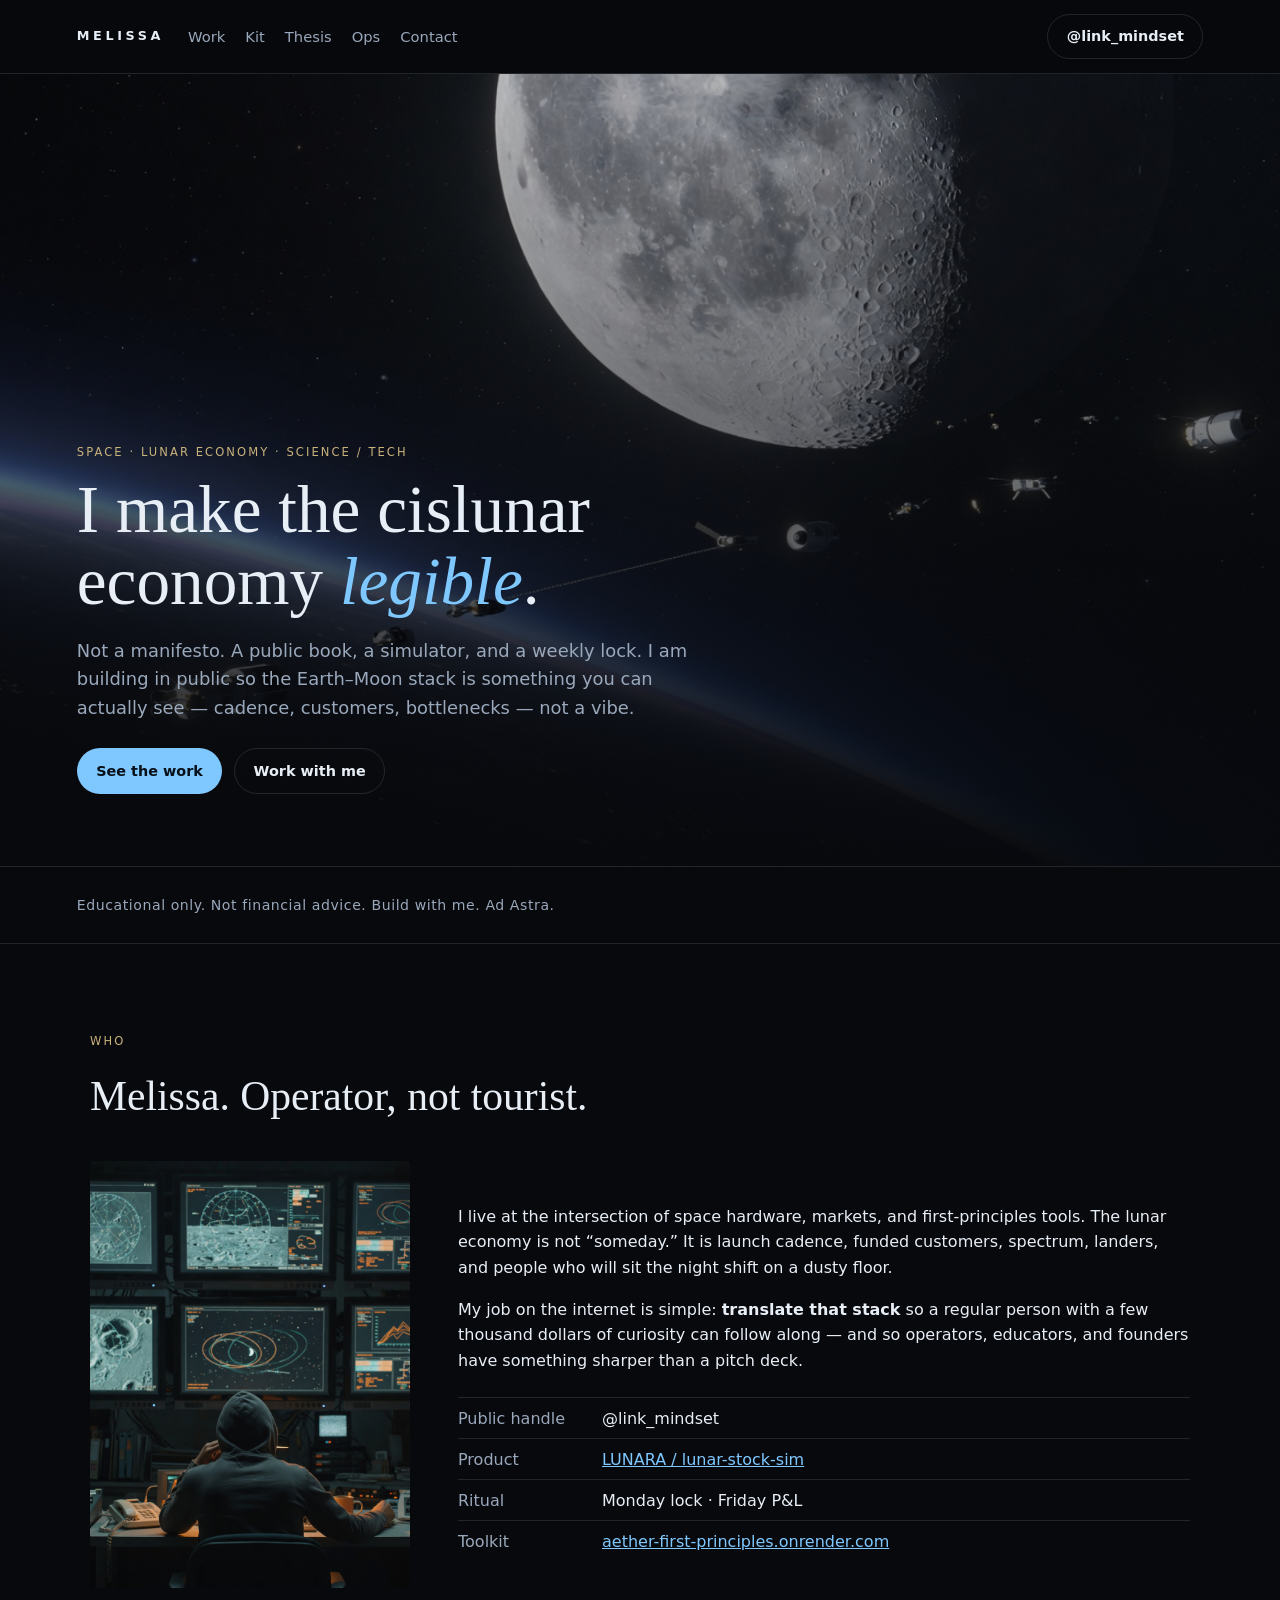
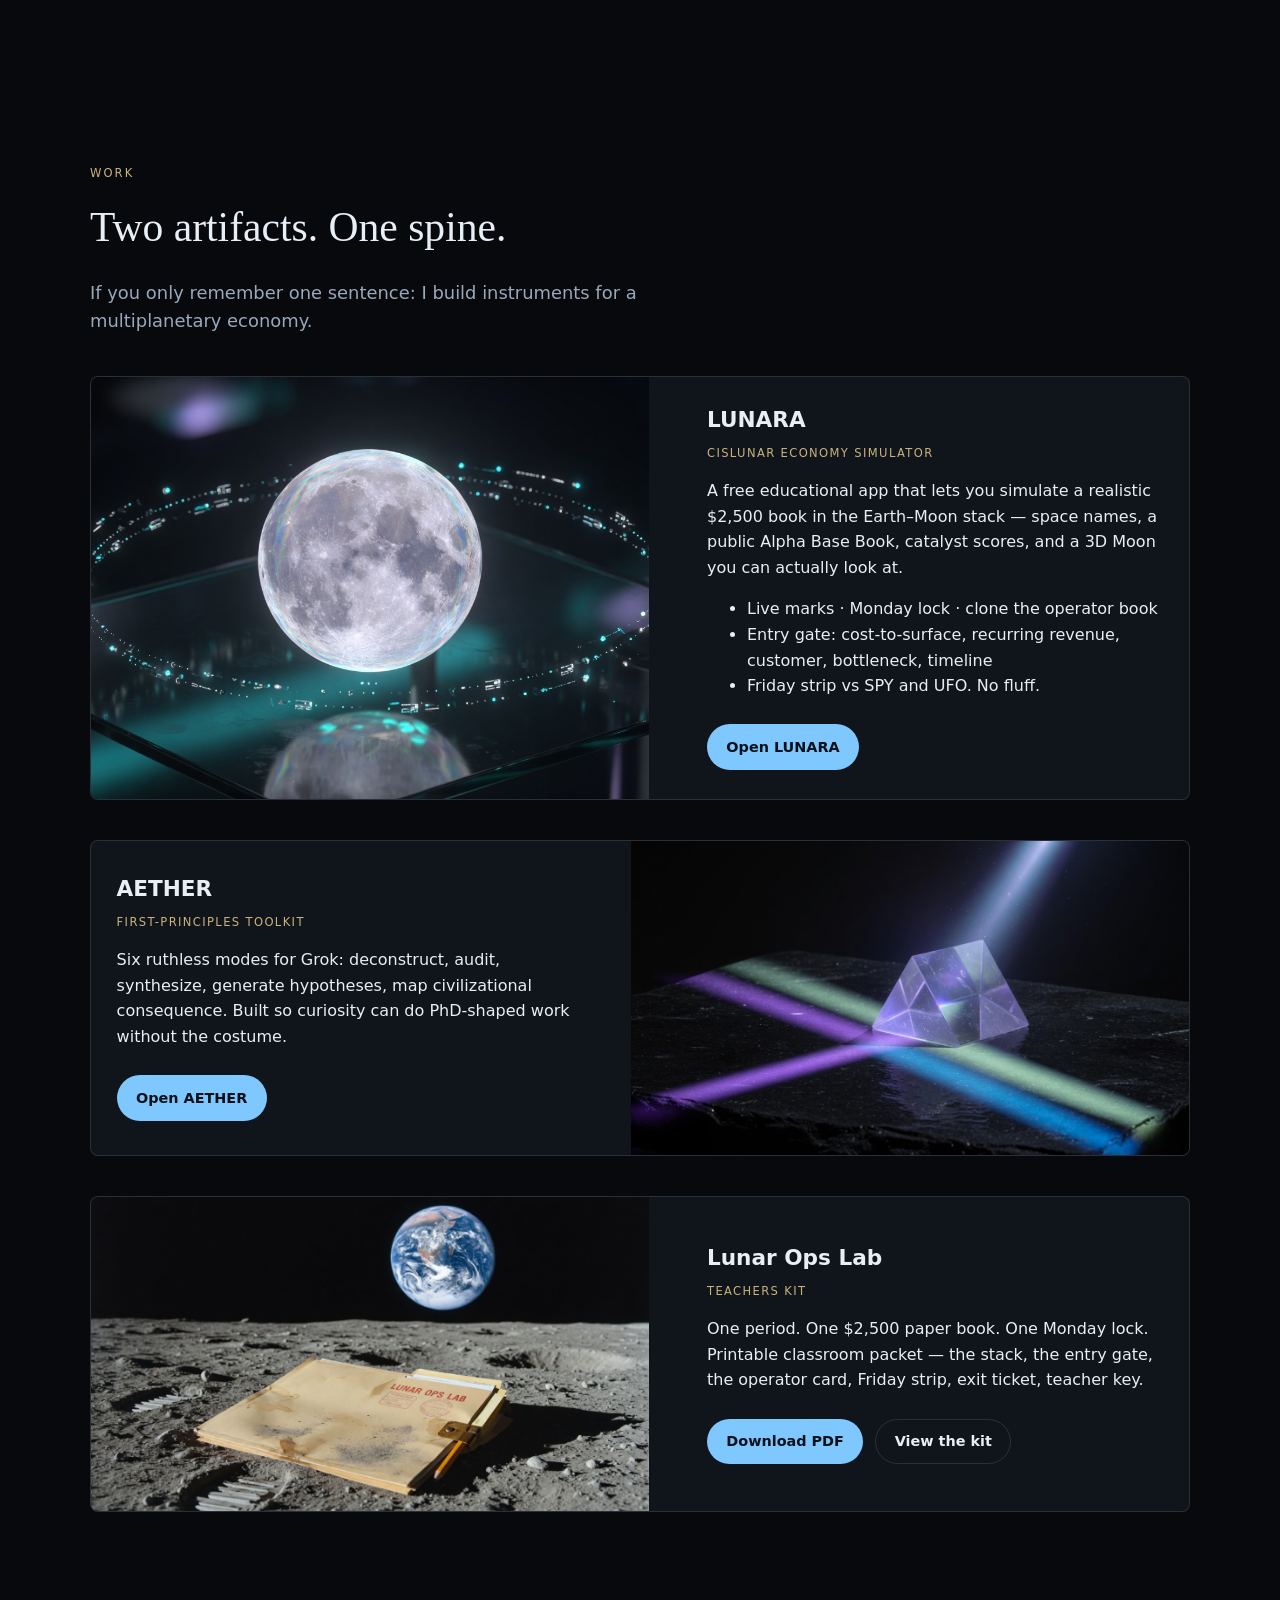
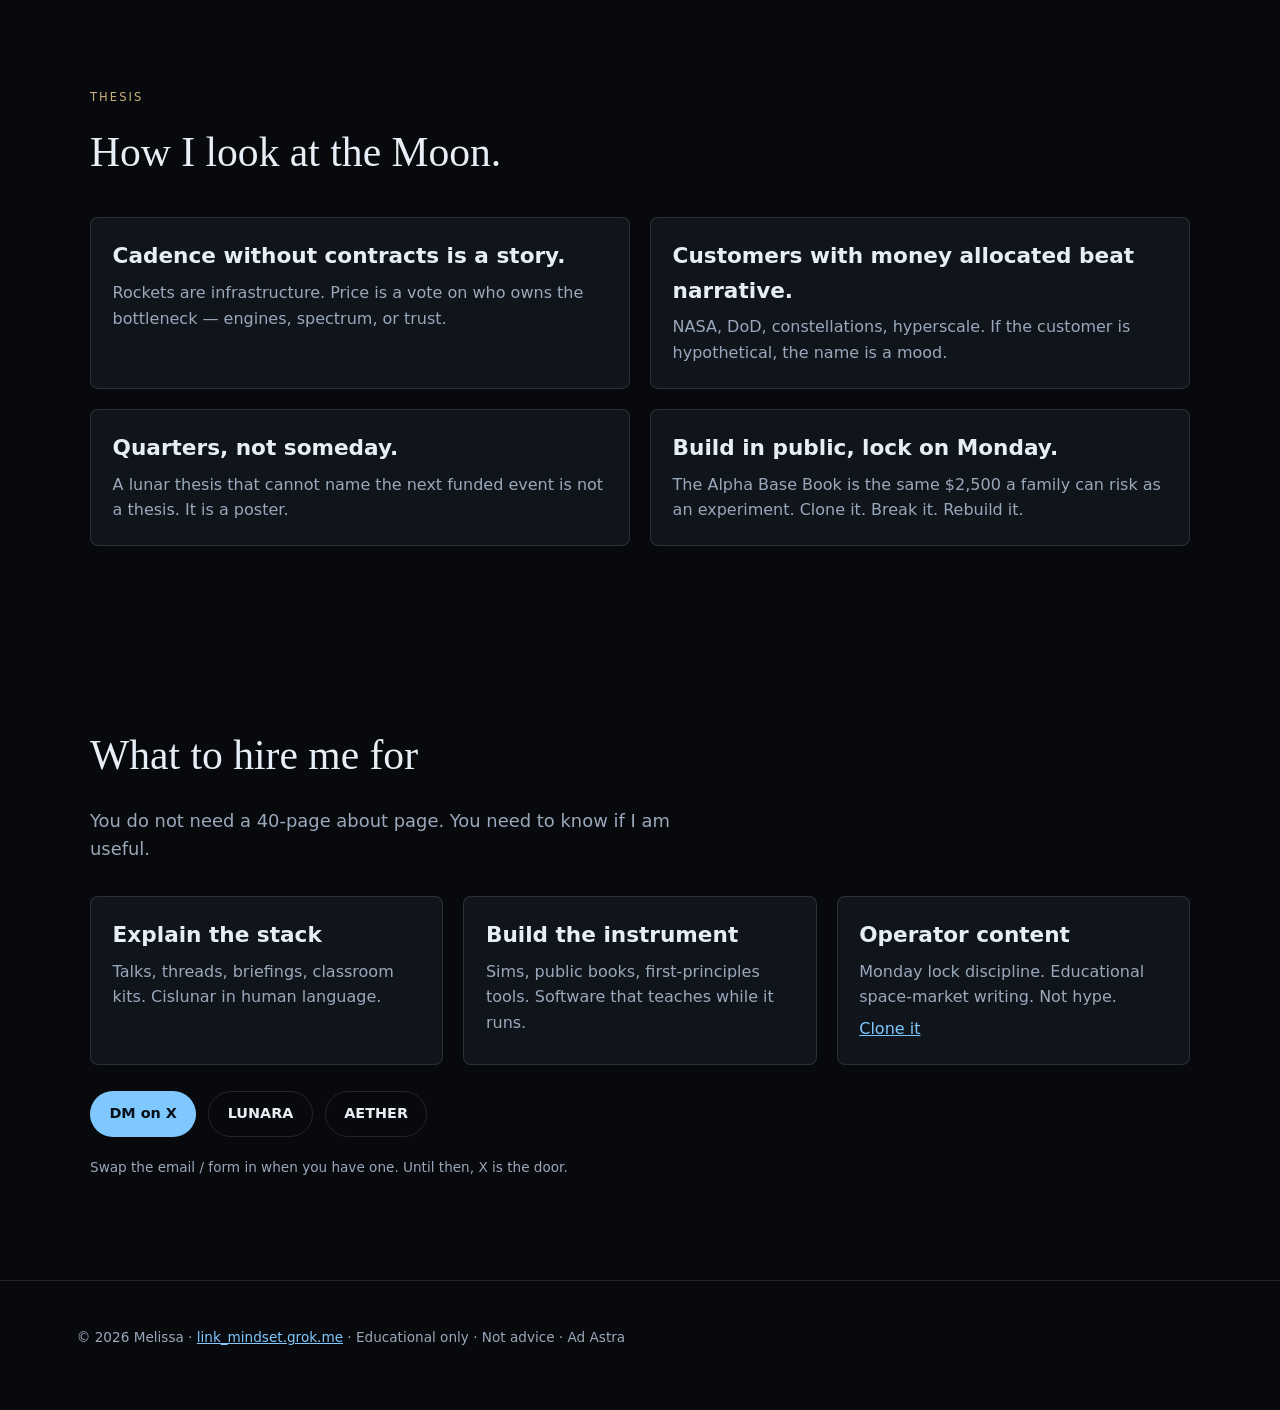
==== commit 4b6aa770: "Center Who section to match Work and Thesis layout." ====
--- a/index.html
+++ b/index.html
@@ -48,28 +48,30 @@
     </section>
 
     <section class="about" id="ops">
-      <figure>
-        <img src="assets/operator.jpg" alt="Operator at a lunar operations console" />
-      </figure>
-      <div>
-        <p class="eyebrow">Who</p>
-        <h2>Melissa. Operator, not tourist.</h2>
-        <p>
-          I live at the intersection of space hardware, markets, and first-principles tools.
-          The lunar economy is not “someday.” It is launch cadence, funded customers,
-          spectrum, landers, and people who will sit the night shift on a dusty floor.
-        </p>
-        <p>
-          My job on the internet is simple: <strong>translate that stack</strong> so a
-          regular person with a few thousand dollars of curiosity can follow along —
-          and so operators, educators, and founders have something sharper than a pitch deck.
-        </p>
-        <ul class="facts">
-          <li><span>Public handle</span> @link_mindset</li>
-          <li><span>Product</span> <a href="https://lunar-stock-sim.onrender.com" target="_blank" rel="noopener">LUNARA / lunar-stock-sim</a></li>
-          <li><span>Ritual</span> Monday lock · Friday P&amp;L</li>
-          <li><span>Toolkit</span> <a href="https://aether-first-principles.onrender.com" target="_blank" rel="noopener">aether-first-principles.onrender.com</a></li>
-        </ul>
+      <p class="eyebrow">Who</p>
+      <h2>Melissa. Operator, not tourist.</h2>
+      <div class="about-row">
+        <figure>
+          <img src="assets/operator.jpg" alt="Operator at a lunar operations console" />
+        </figure>
+        <div>
+          <p>
+            I live at the intersection of space hardware, markets, and first-principles tools.
+            The lunar economy is not “someday.” It is launch cadence, funded customers,
+            spectrum, landers, and people who will sit the night shift on a dusty floor.
+          </p>
+          <p>
+            My job on the internet is simple: <strong>translate that stack</strong> so a
+            regular person with a few thousand dollars of curiosity can follow along —
+            and so operators, educators, and founders have something sharper than a pitch deck.
+          </p>
+          <ul class="facts">
+            <li><span>Public handle</span> @link_mindset</li>
+            <li><span>Product</span> <a href="https://lunar-stock-sim.onrender.com" target="_blank" rel="noopener">LUNARA / lunar-stock-sim</a></li>
+            <li><span>Ritual</span> Monday lock · Friday P&amp;L</li>
+            <li><span>Toolkit</span> <a href="https://aether-first-principles.onrender.com" target="_blank" rel="noopener">aether-first-principles.onrender.com</a></li>
+          </ul>
+        </div>
       </div>
     </section>
 
--- a/styles.css
+++ b/styles.css
@@ -94,9 +94,18 @@
   max-width: calc(var(--max) + 12vw);
   margin: 0 auto;
 }
-.about {
-  display: grid; grid-template-columns: minmax(220px, 340px) 1fr;
-  gap: 3rem; align-items: center;
+.about-row {
+  display: grid;
+  grid-template-columns: minmax(220px, 320px) minmax(0, 1fr);
+  gap: 3rem;
+  align-items: center;
+  margin-top: 2rem;
+  width: 100%;
+}
+.about figure {
+  margin: 0 auto;
+  width: 100%;
+  max-width: 320px;
 }
 .about figure img {
   width: 100%; aspect-ratio: 3/4; object-fit: cover;
@@ -144,9 +153,10 @@
 
 @media (max-width: 860px) {
   .nav nav { display: none; }
-  .about, .card, .card.reverse, .grid, .grid.three {
+  .about-row, .card, .card.reverse, .grid, .grid.three {
     grid-template-columns: 1fr;
   }
+  .about-row figure { margin: 0 auto; }
   .card.reverse img { order: 0; }
   .hero { min-height: 78vh; }
 }
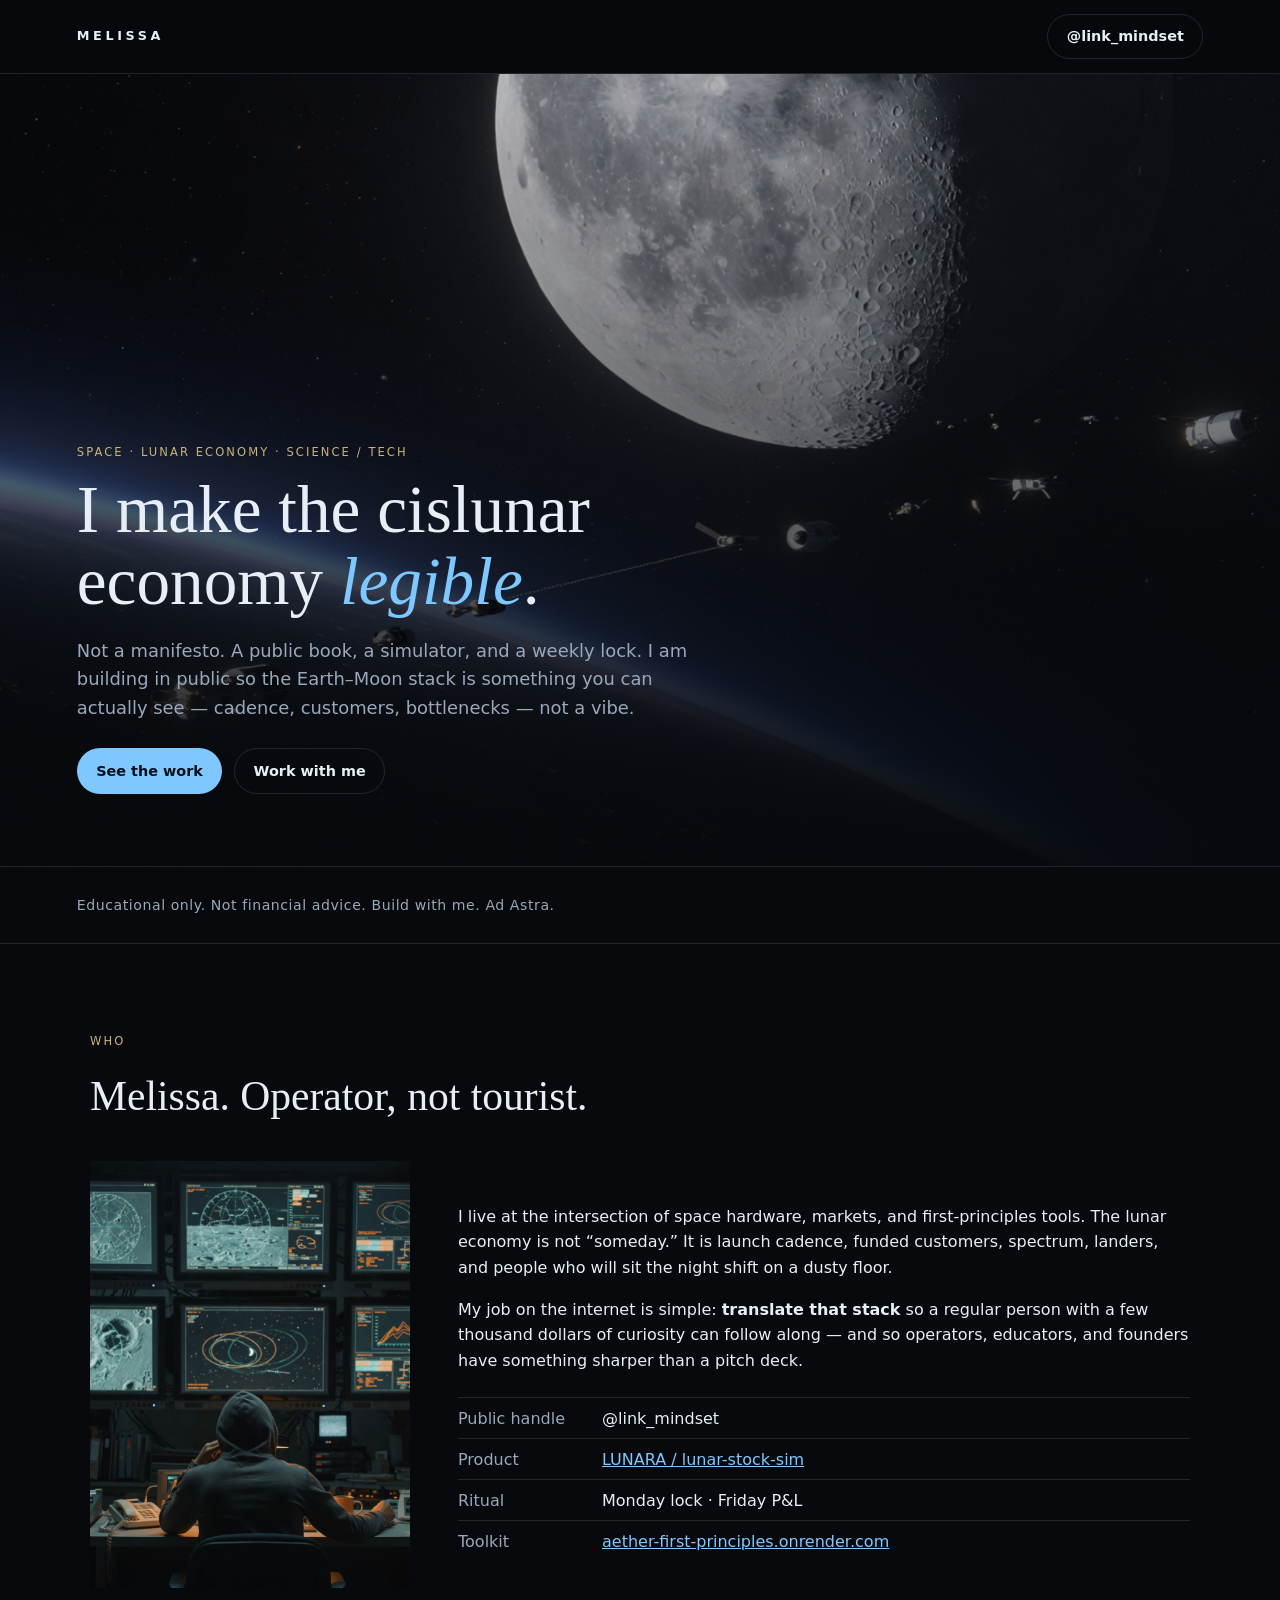
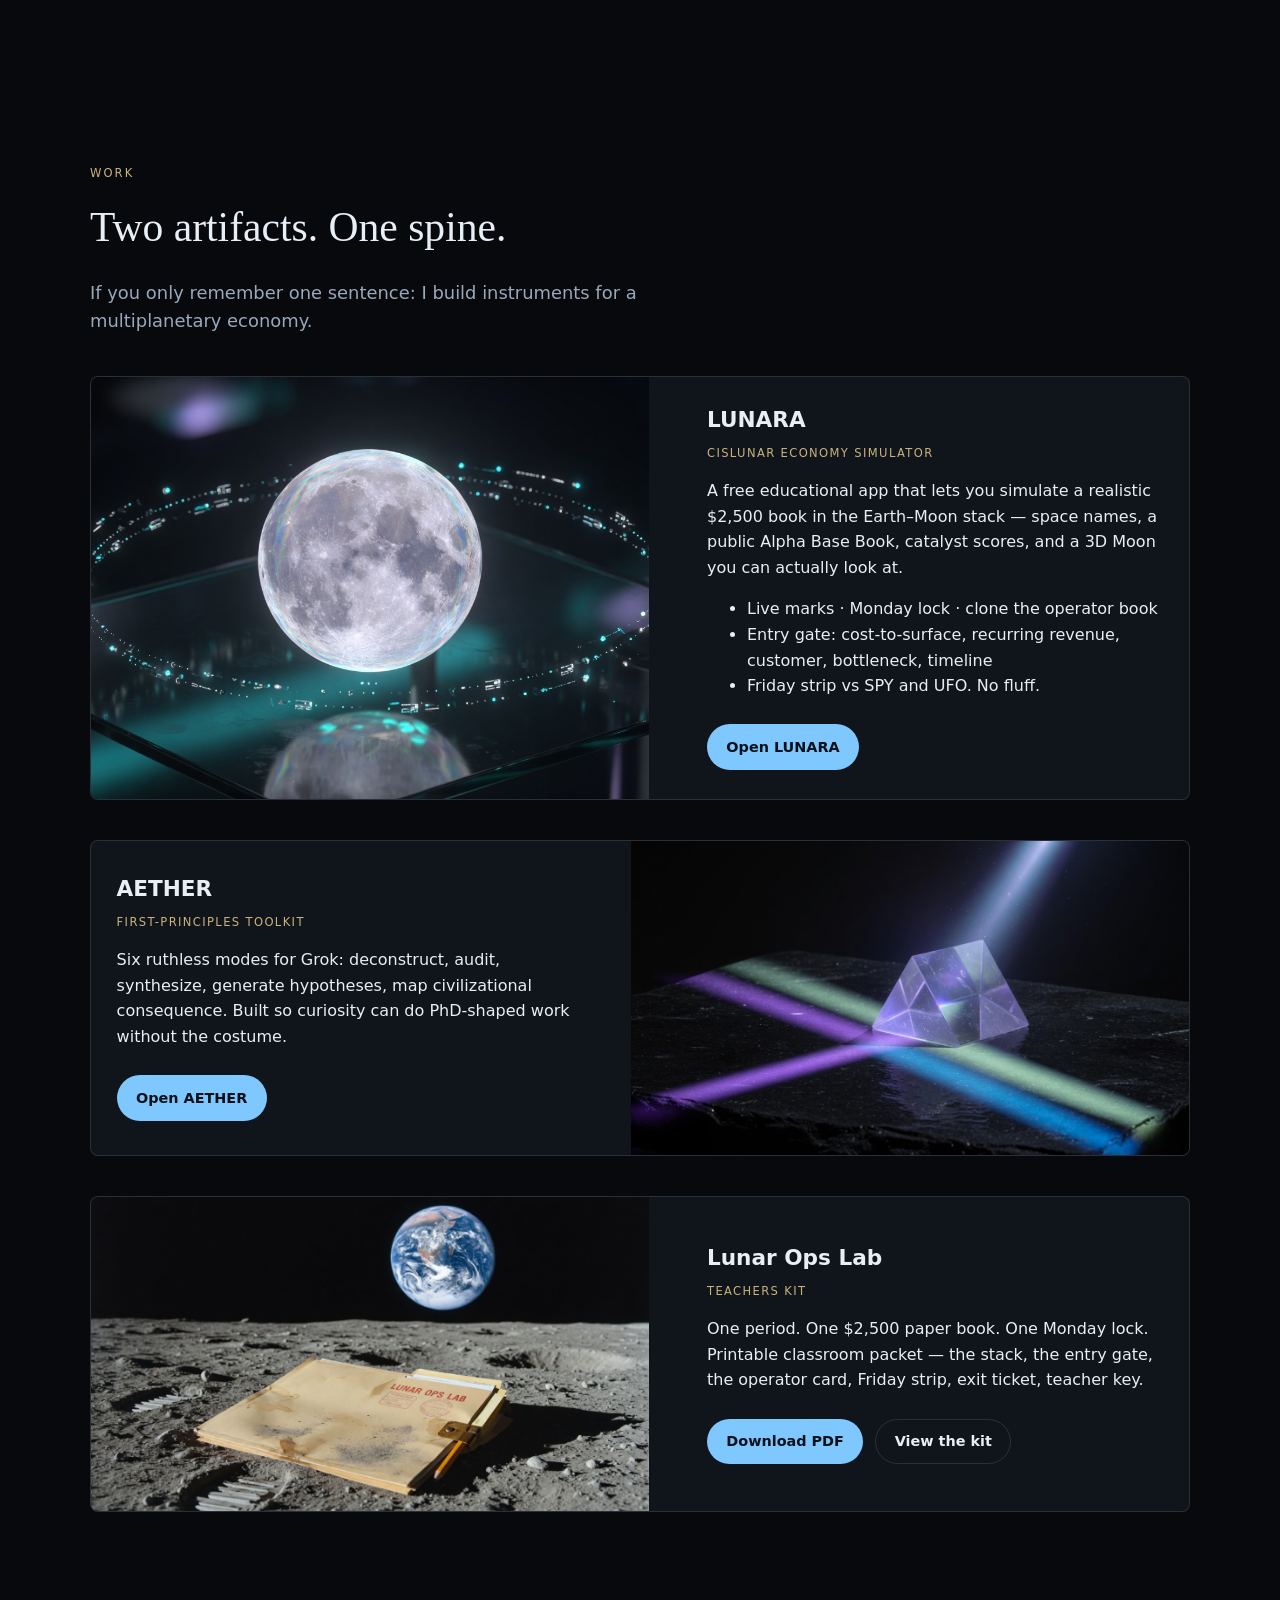
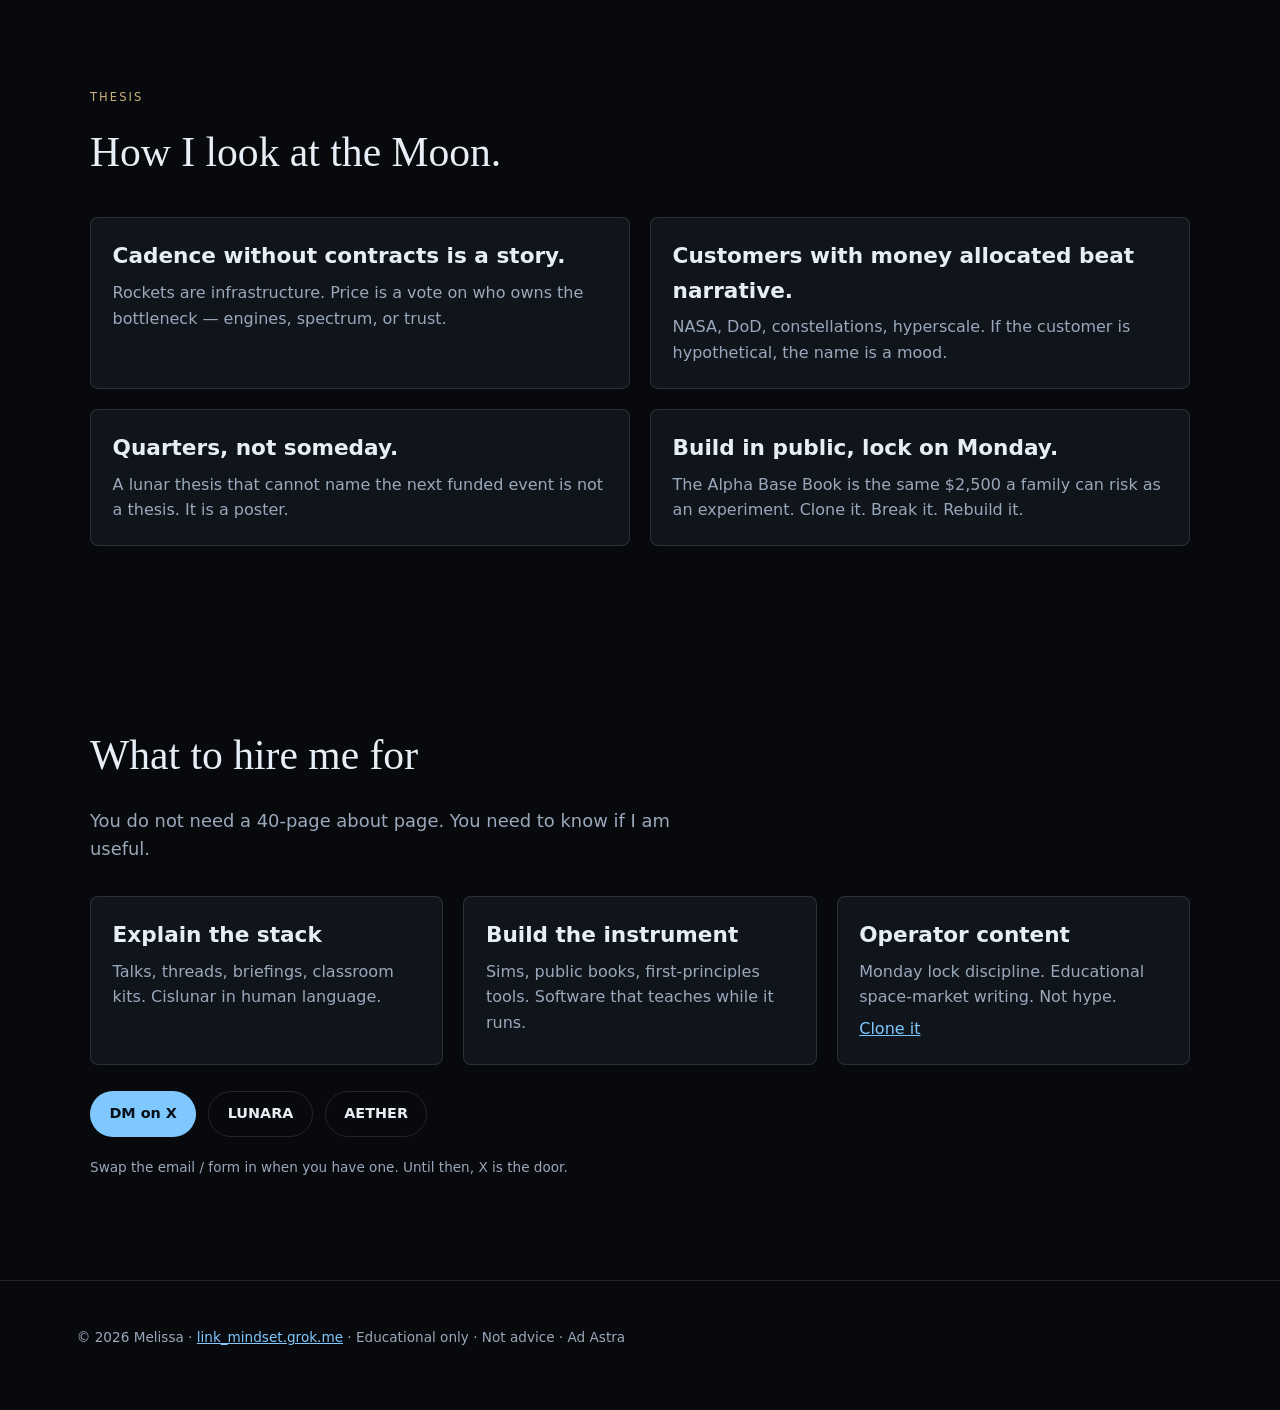
==== commit b88ad1da: "Remove Work, Kit, Thesis, Ops, Contact from the header." ====
--- a/index.html
+++ b/index.html
@@ -14,13 +14,6 @@
   <a class="skip" href="#main">Skip to content</a>
   <header class="nav">
     <a class="mark" href="#top">MELISSA</a>
-    <nav>
-      <a href="#work">Work</a>
-      <a href="#kit">Kit</a>
-      <a href="#thesis">Thesis</a>
-      <a href="#ops">Ops</a>
-      <a href="#contact">Contact</a>
-    </nav>
     <a class="btn ghost" href="https://x.com/link_mindset" target="_blank" rel="noopener">@link_mindset</a>
   </header>
 
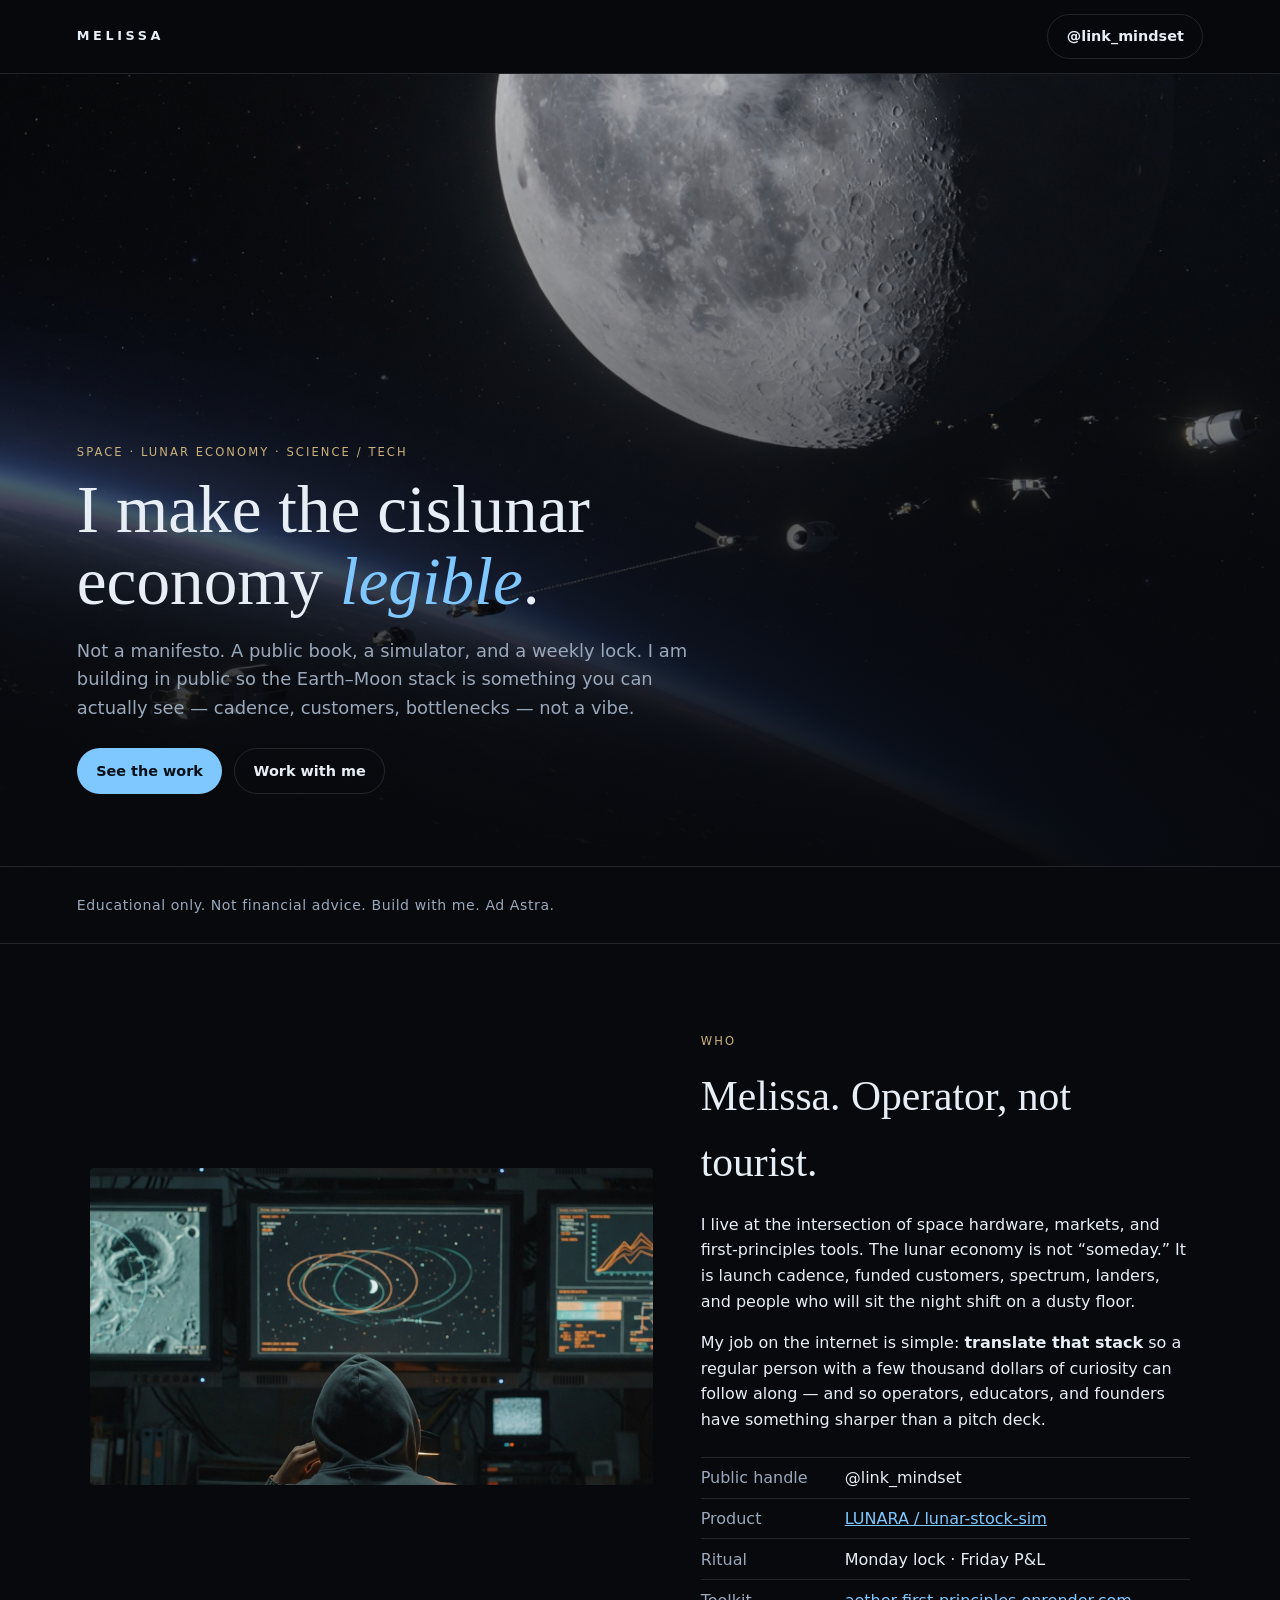
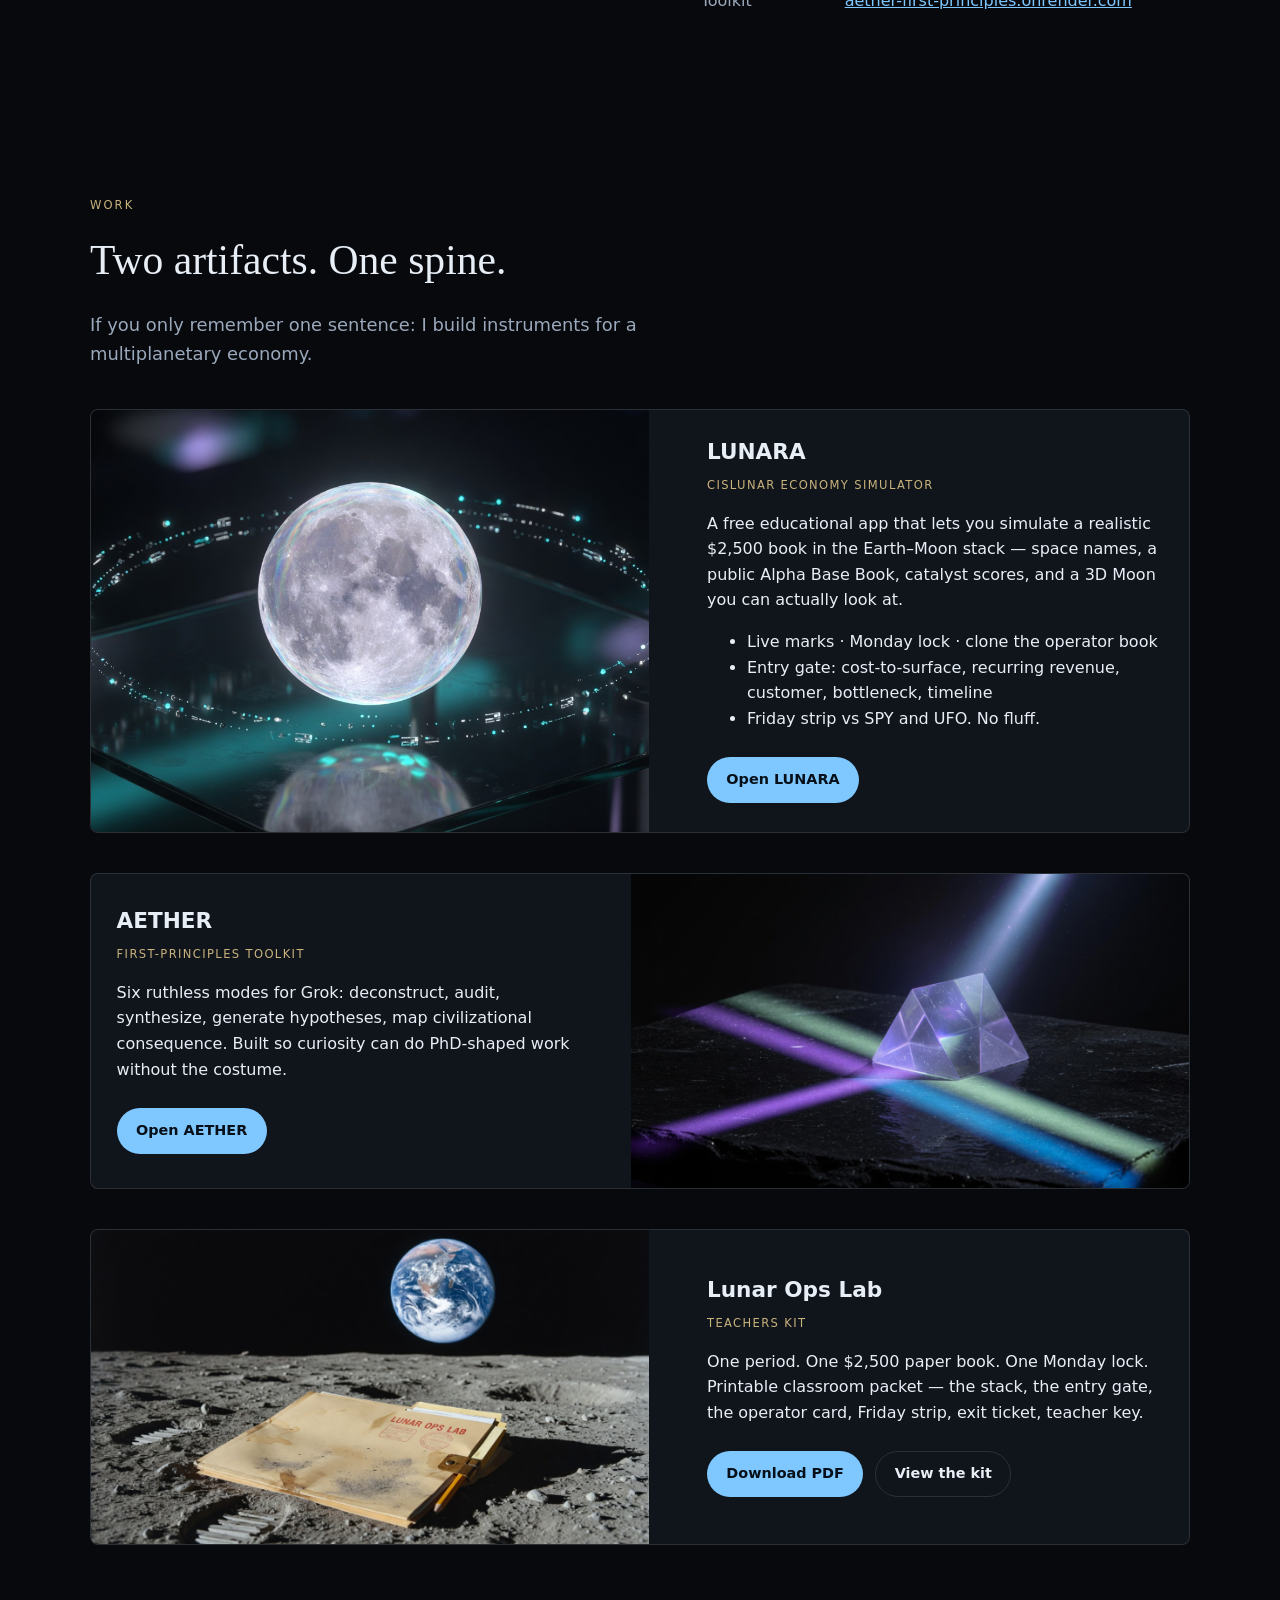
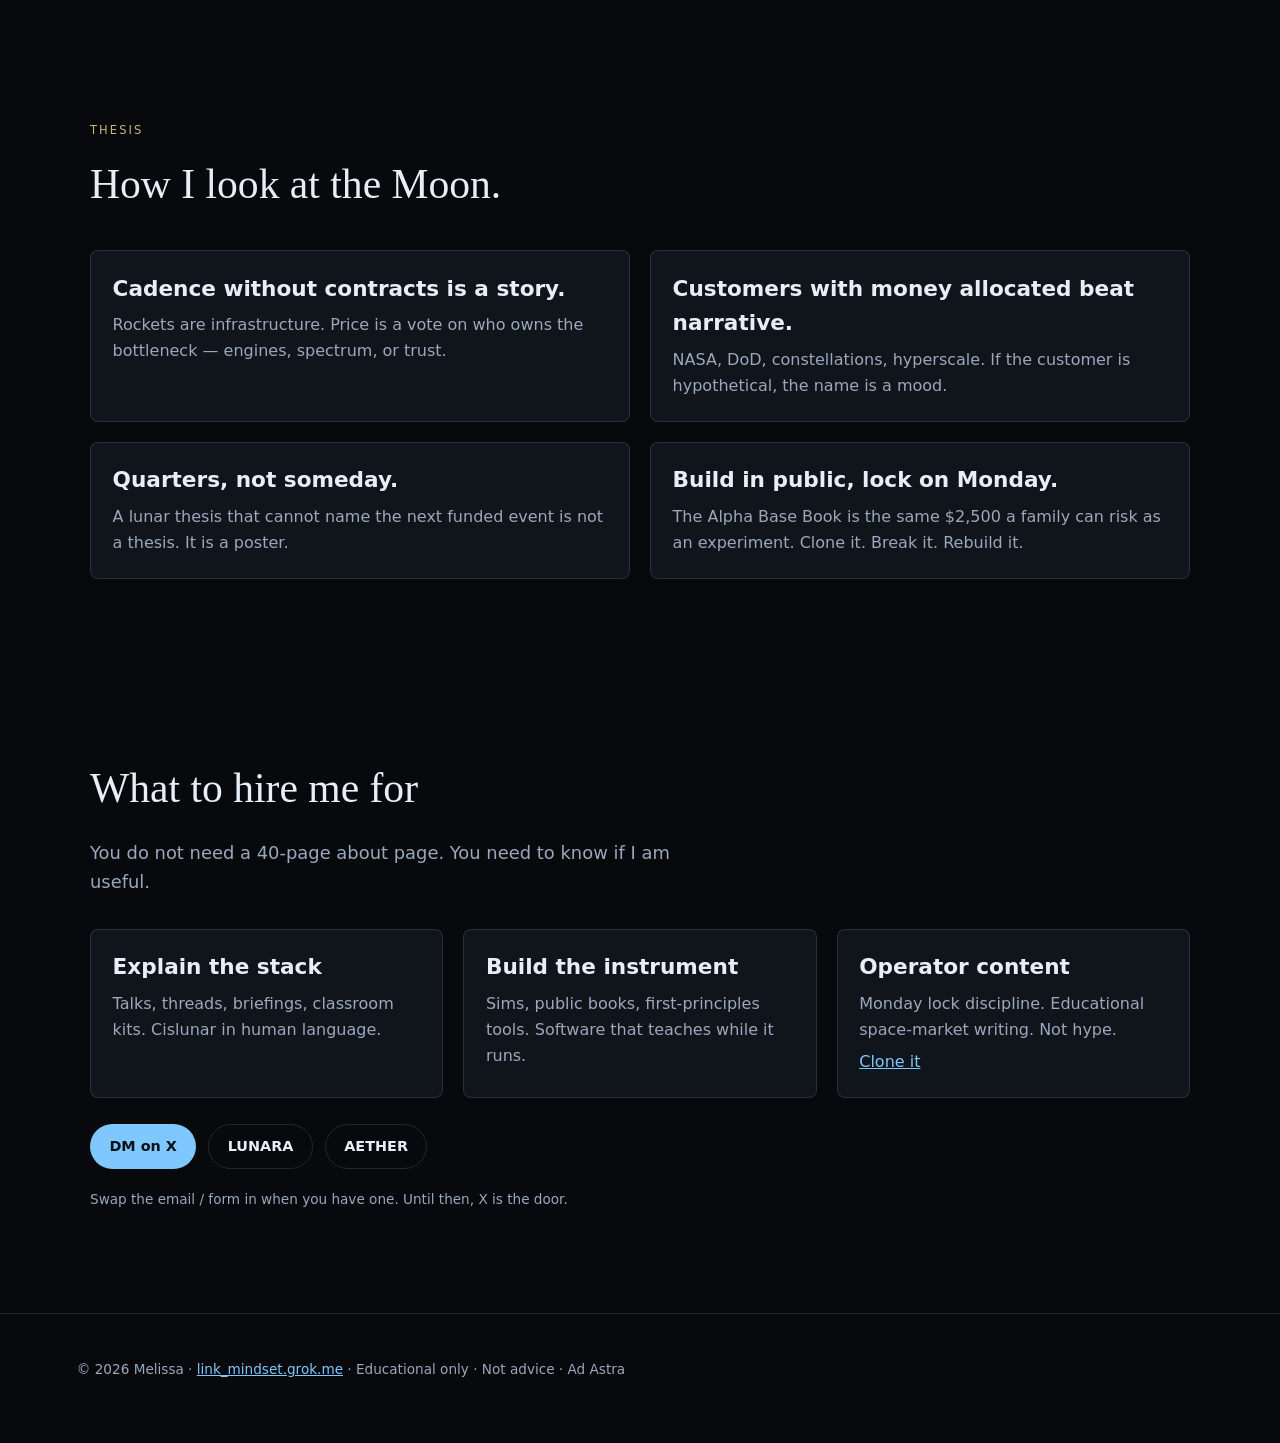
==== commit ad0be81a: "Restore Who text layout; keep only a wider image ratio." ====
--- a/index.html
+++ b/index.html
@@ -41,30 +41,28 @@
     </section>
 
     <section class="about" id="ops">
-      <p class="eyebrow">Who</p>
-      <h2>Melissa. Operator, not tourist.</h2>
-      <div class="about-row">
-        <figure>
-          <img src="assets/operator.jpg" alt="Operator at a lunar operations console" />
-        </figure>
-        <div>
-          <p>
-            I live at the intersection of space hardware, markets, and first-principles tools.
-            The lunar economy is not “someday.” It is launch cadence, funded customers,
-            spectrum, landers, and people who will sit the night shift on a dusty floor.
-          </p>
-          <p>
-            My job on the internet is simple: <strong>translate that stack</strong> so a
-            regular person with a few thousand dollars of curiosity can follow along —
-            and so operators, educators, and founders have something sharper than a pitch deck.
-          </p>
-          <ul class="facts">
-            <li><span>Public handle</span> @link_mindset</li>
-            <li><span>Product</span> <a href="https://lunar-stock-sim.onrender.com" target="_blank" rel="noopener">LUNARA / lunar-stock-sim</a></li>
-            <li><span>Ritual</span> Monday lock · Friday P&amp;L</li>
-            <li><span>Toolkit</span> <a href="https://aether-first-principles.onrender.com" target="_blank" rel="noopener">aether-first-principles.onrender.com</a></li>
-          </ul>
-        </div>
+      <figure>
+        <img src="assets/operator.jpg" alt="Operator at a lunar operations console" />
+      </figure>
+      <div>
+        <p class="eyebrow">Who</p>
+        <h2>Melissa. Operator, not tourist.</h2>
+        <p>
+          I live at the intersection of space hardware, markets, and first-principles tools.
+          The lunar economy is not “someday.” It is launch cadence, funded customers,
+          spectrum, landers, and people who will sit the night shift on a dusty floor.
+        </p>
+        <p>
+          My job on the internet is simple: <strong>translate that stack</strong> so a
+          regular person with a few thousand dollars of curiosity can follow along —
+          and so operators, educators, and founders have something sharper than a pitch deck.
+        </p>
+        <ul class="facts">
+          <li><span>Public handle</span> @link_mindset</li>
+          <li><span>Product</span> <a href="https://lunar-stock-sim.onrender.com" target="_blank" rel="noopener">LUNARA / lunar-stock-sim</a></li>
+          <li><span>Ritual</span> Monday lock · Friday P&amp;L</li>
+          <li><span>Toolkit</span> <a href="https://aether-first-principles.onrender.com" target="_blank" rel="noopener">aether-first-principles.onrender.com</a></li>
+        </ul>
       </div>
     </section>
 
--- a/styles.css
+++ b/styles.css
@@ -94,21 +94,21 @@
   max-width: calc(var(--max) + 12vw);
   margin: 0 auto;
 }
-.about-row {
+.about {
   display: grid;
-  grid-template-columns: minmax(220px, 320px) minmax(0, 1fr);
+  grid-template-columns: minmax(280px, 1.15fr) 1fr;
   gap: 3rem;
   align-items: center;
-  margin-top: 2rem;
+}
+.about figure {
+  margin: 0;
   width: 100%;
 }
-.about figure {
-  margin: 0 auto;
+.about figure img {
   width: 100%;
-  max-width: 320px;
-}
-.about figure img {
-  width: 100%; aspect-ratio: 3/4; object-fit: cover;
+  aspect-ratio: 16 / 9;
+  object-fit: cover;
+  object-position: center;
   border-radius: 4px;
 }
 h2 {
@@ -153,10 +153,9 @@
 
 @media (max-width: 860px) {
   .nav nav { display: none; }
-  .about-row, .card, .card.reverse, .grid, .grid.three {
+  .about, .card, .card.reverse, .grid, .grid.three {
     grid-template-columns: 1fr;
   }
-  .about-row figure { margin: 0 auto; }
   .card.reverse img { order: 0; }
   .hero { min-height: 78vh; }
 }
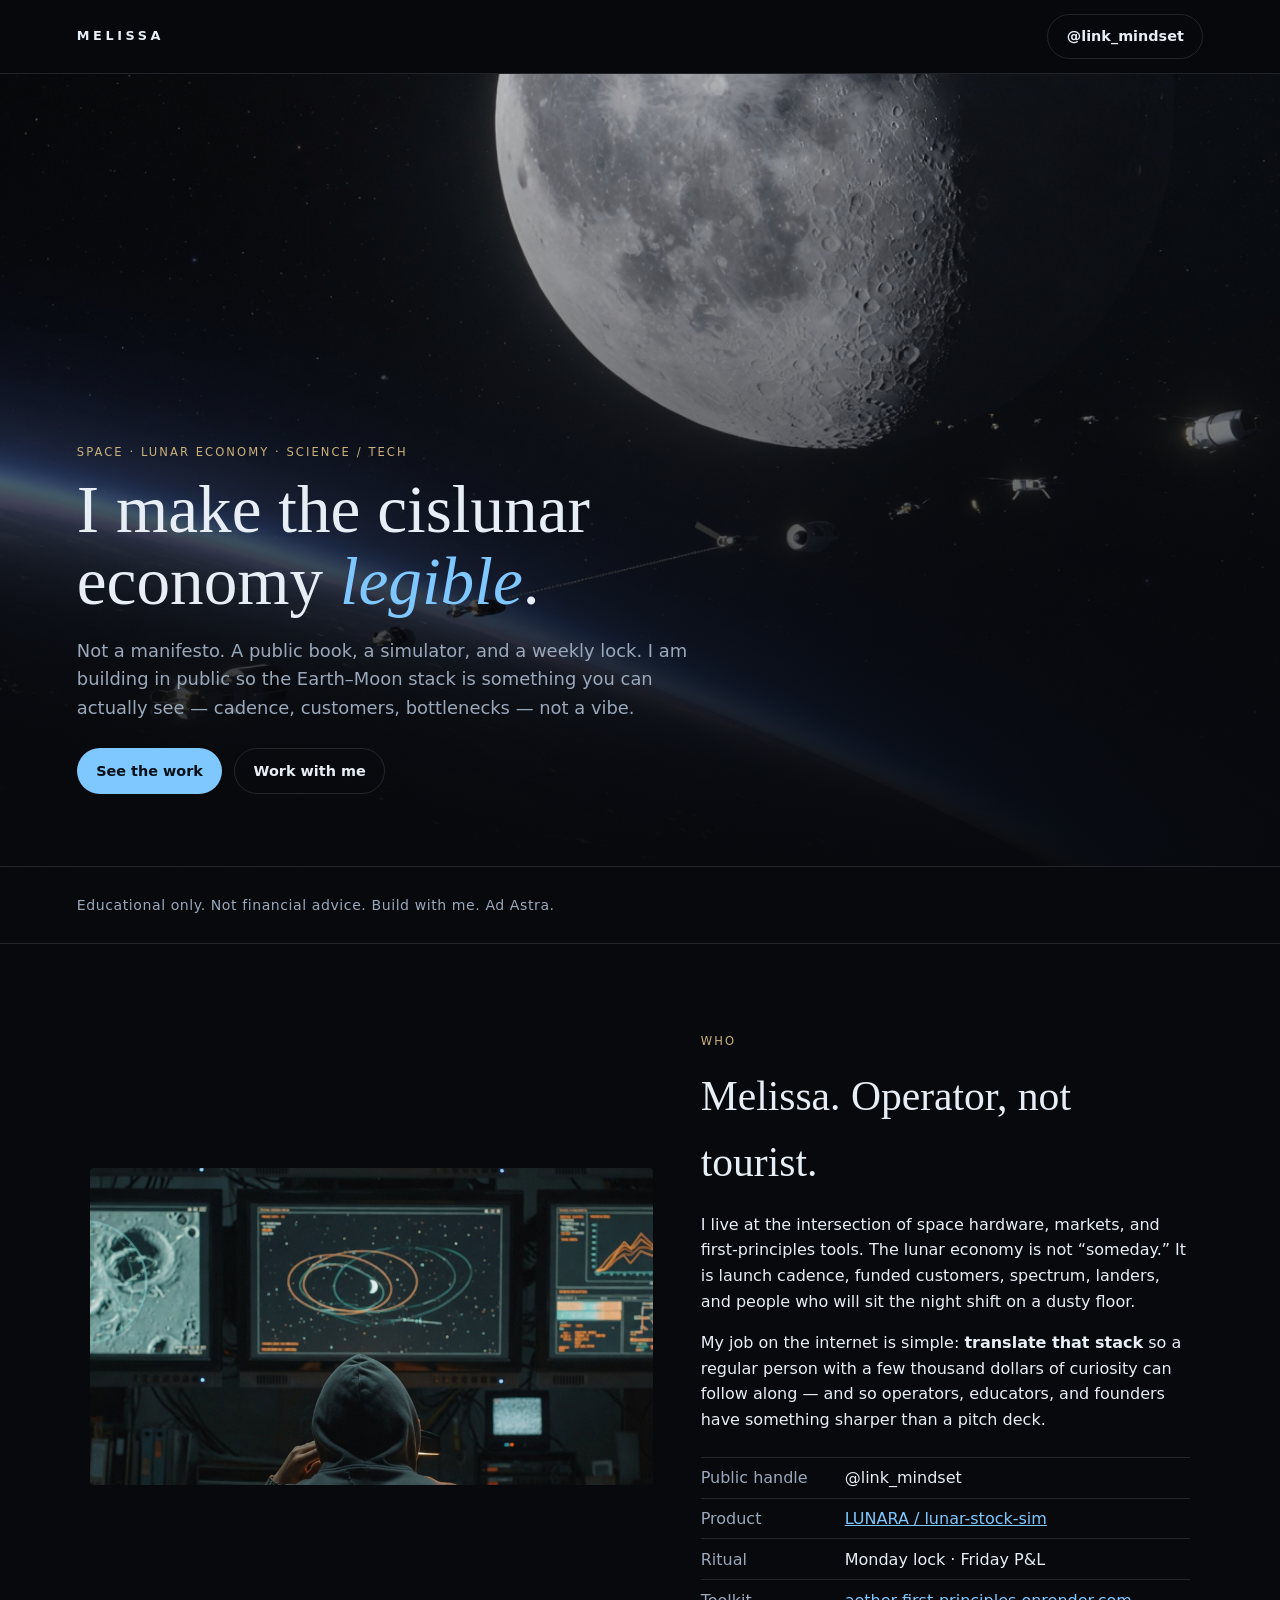
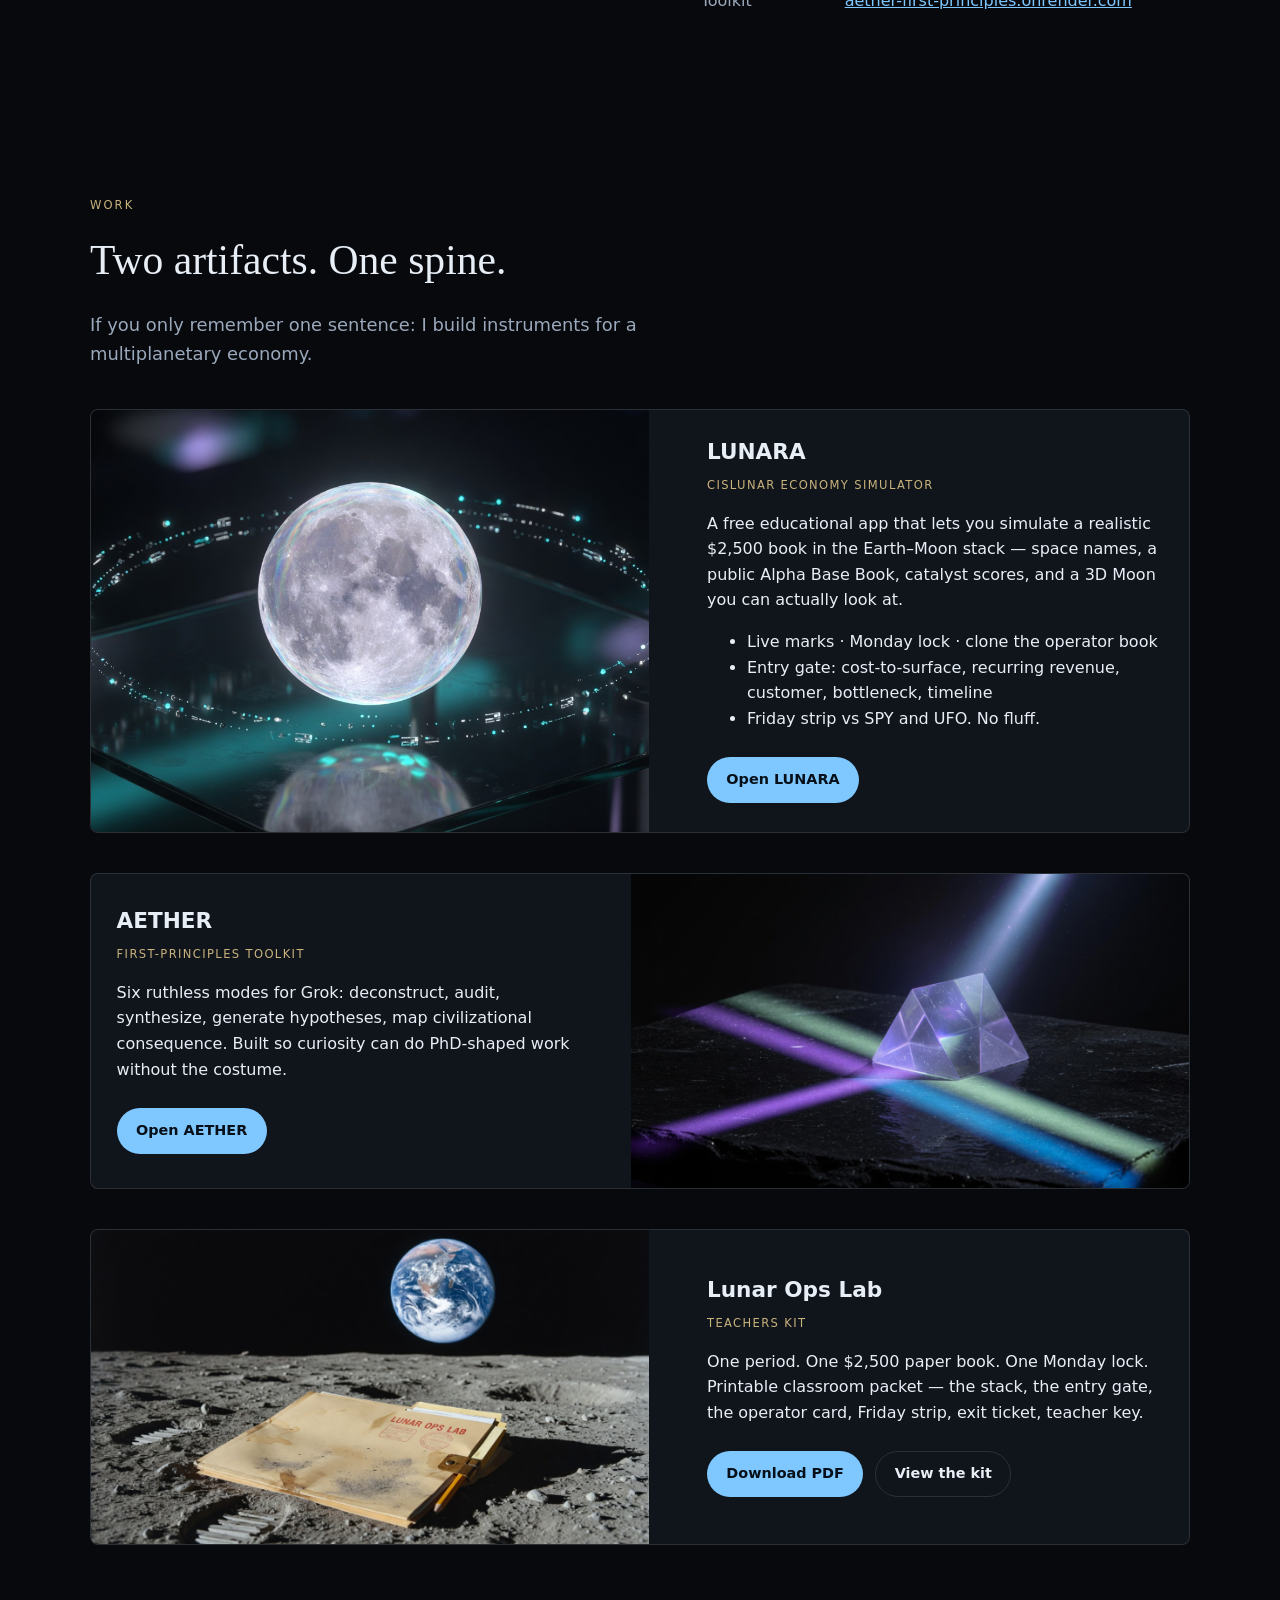
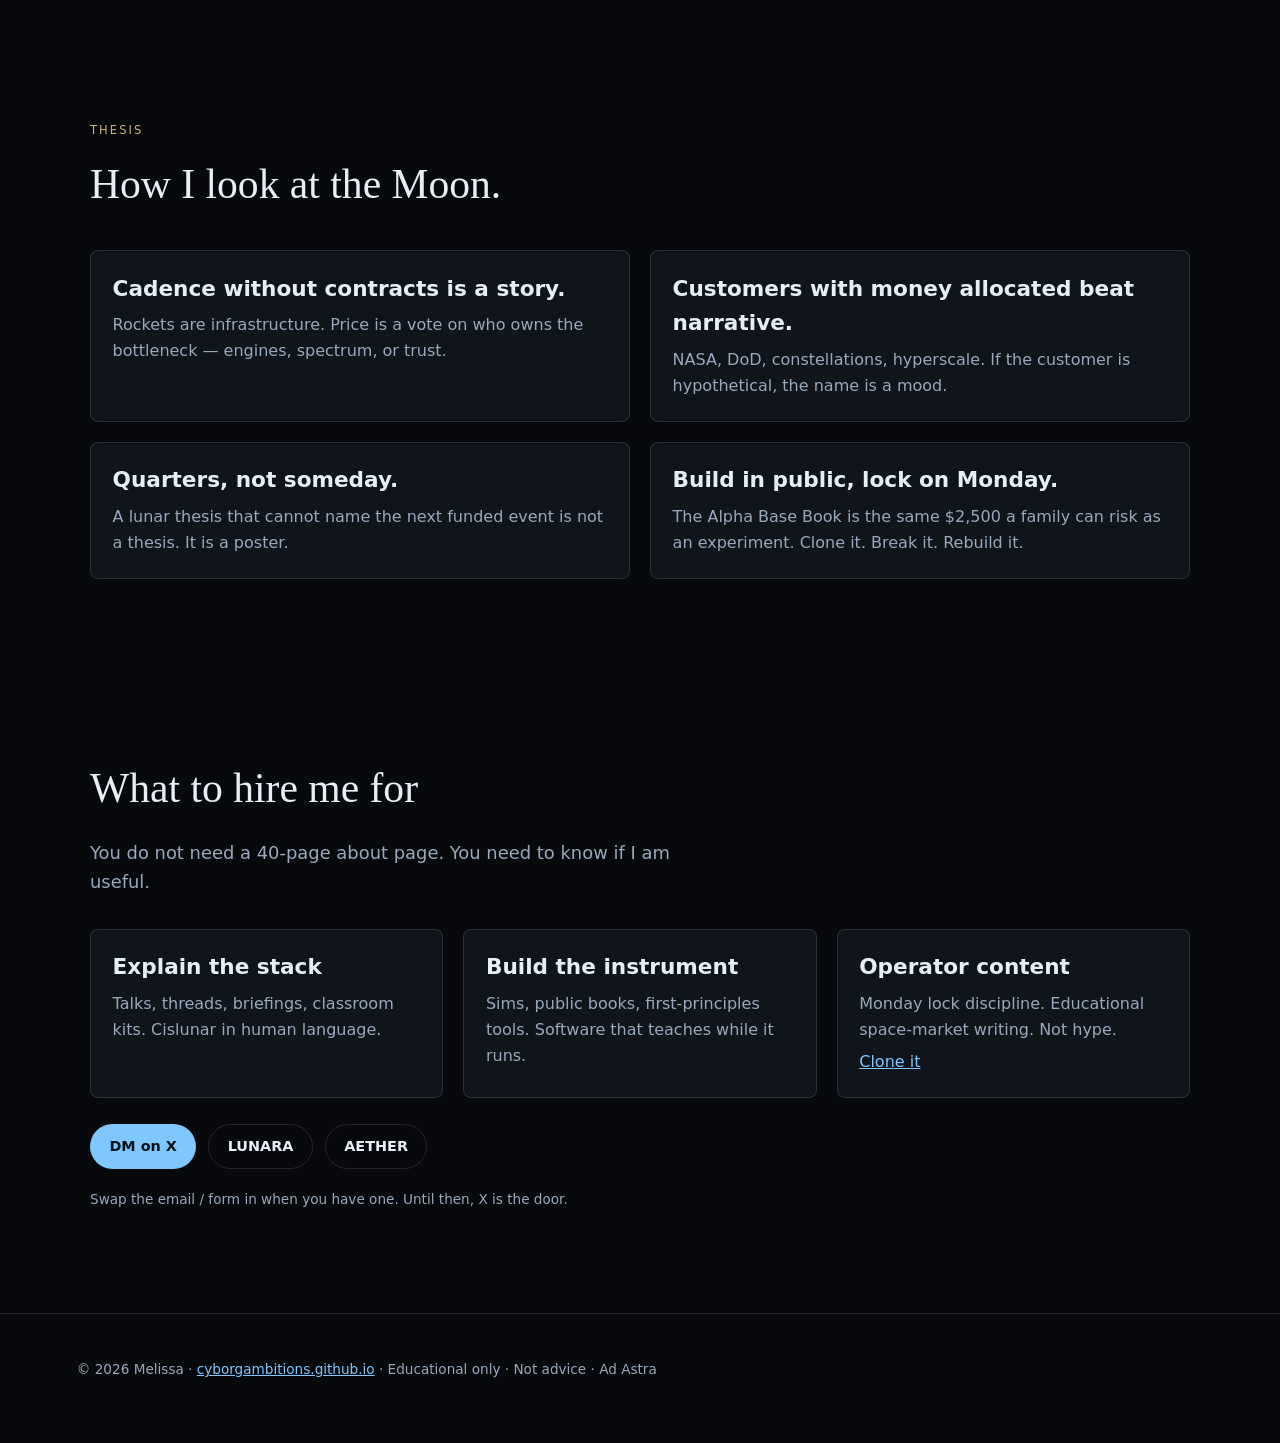
==== commit b9a48cd3: "This site is github.io only. Stop claiming grok.me." ====
--- a/index.html
+++ b/index.html
@@ -5,7 +5,7 @@
   <meta name="viewport" content="width=device-width, initial-scale=1" />
   <title>Melissa — Lunar Economy Operator</title>
   <meta name="description" content="I build tools and public books so regular people can see the Earth–Moon economy as it forms. LUNARA. AETHER. Build with me. Ad Astra." />
-  <link rel="canonical" href="https://link_mindset.grok.me/" />
+  <link rel="canonical" href="https://cyborgambitions.github.io/" />
   <link rel="stylesheet" href="styles.css" />
   <script data-goatcounter="https://linkmindset.goatcounter.com/count"
           async src="//gc.zgo.at/count.js"></script>
@@ -177,7 +177,7 @@
   </main>
 
   <footer>
-    <p>© <span id="y"></span> Melissa · <a href="https://link_mindset.grok.me/">link_mindset.grok.me</a> · Educational only · Not advice · Ad Astra</p>
+    <p>© <span id="y"></span> Melissa · <a href="https://cyborgambitions.github.io/">cyborgambitions.github.io</a> · Educational only · Not advice · Ad Astra</p>
   </footer>
   <script>
     document.getElementById("y").textContent = new Date().getFullYear();
